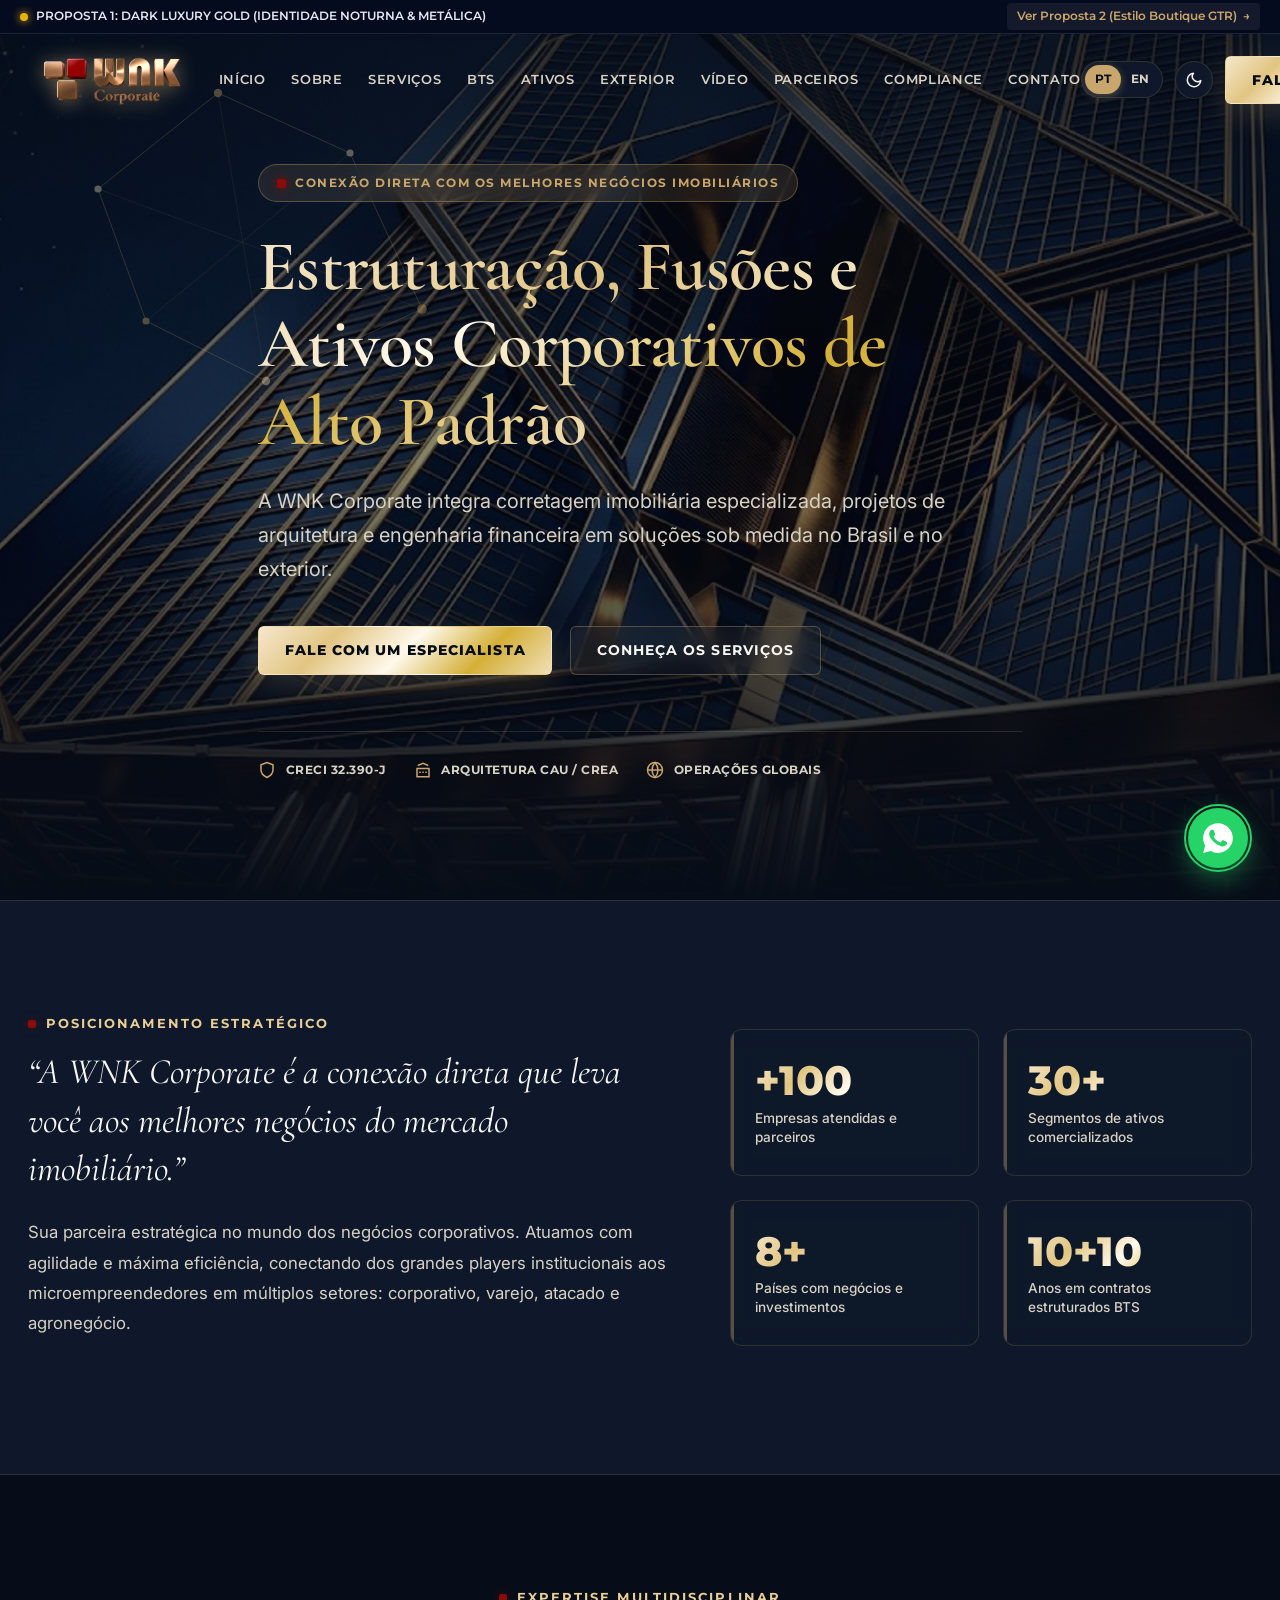
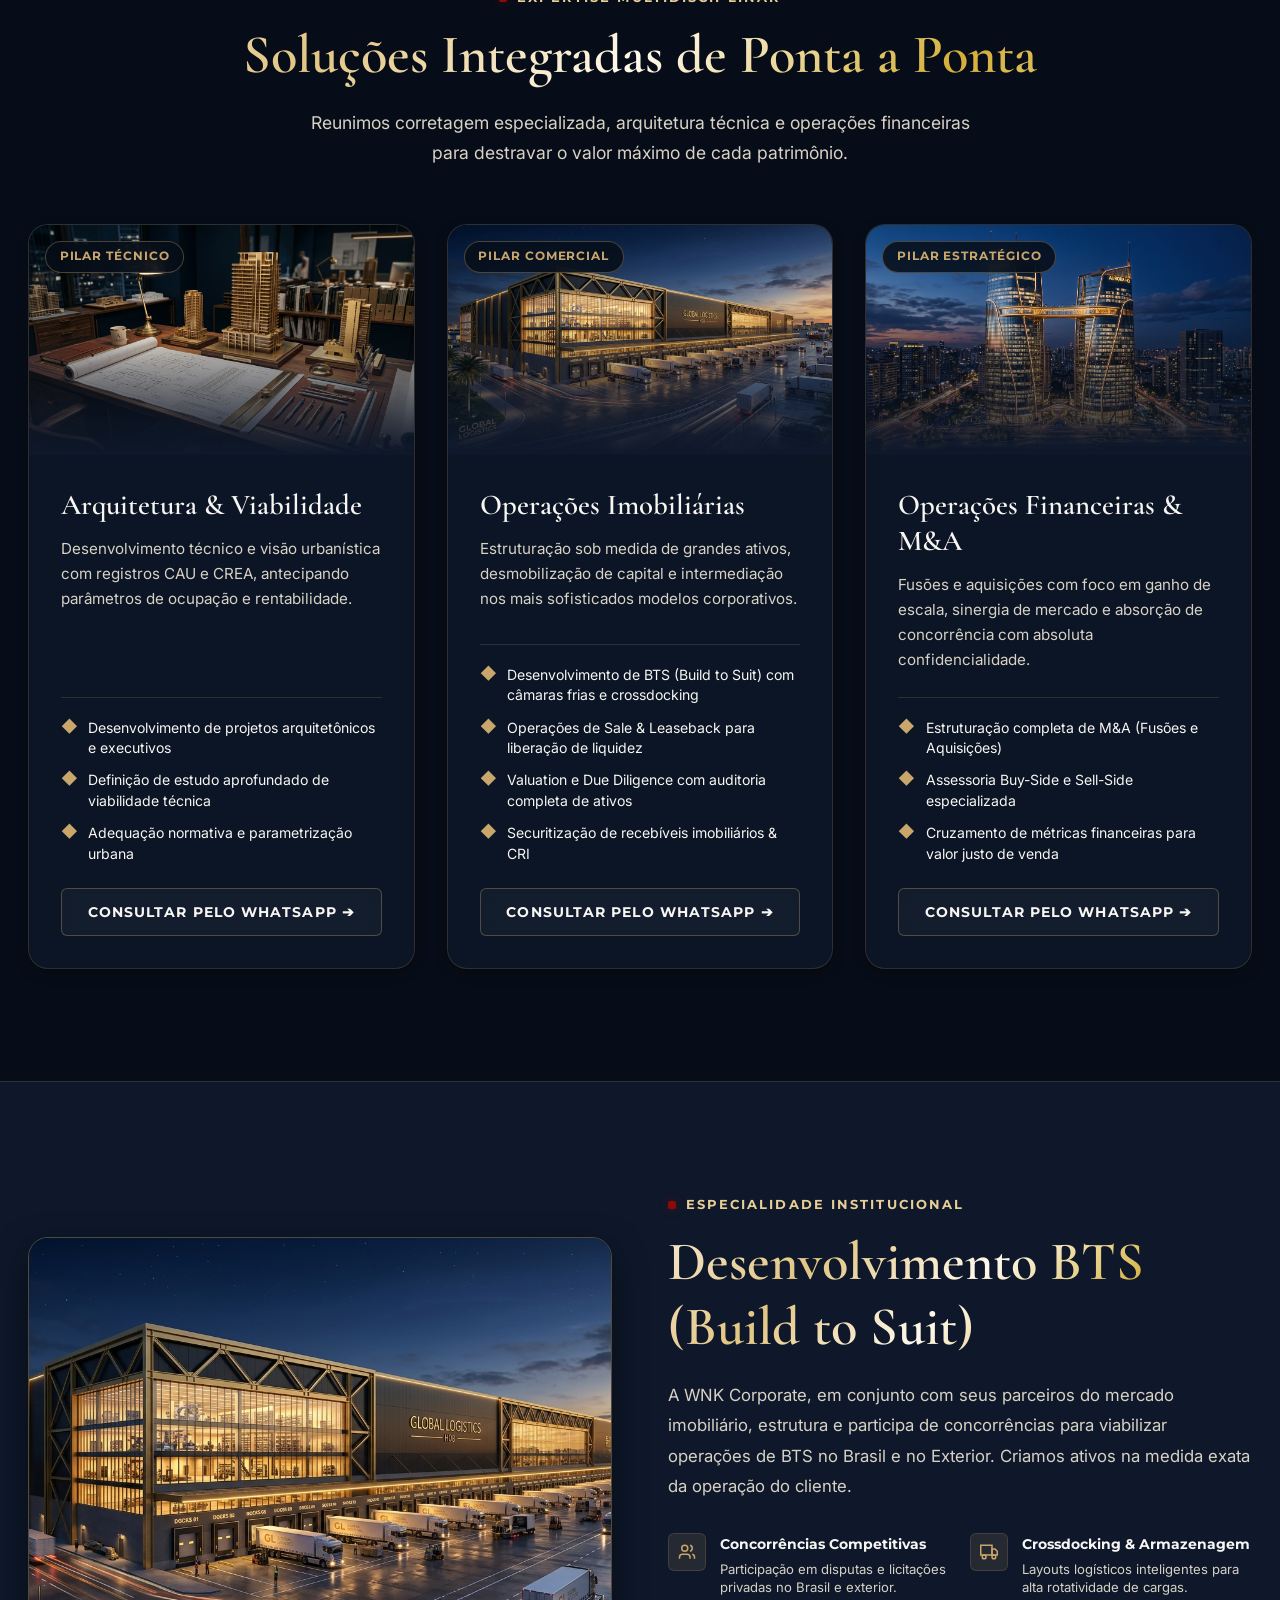
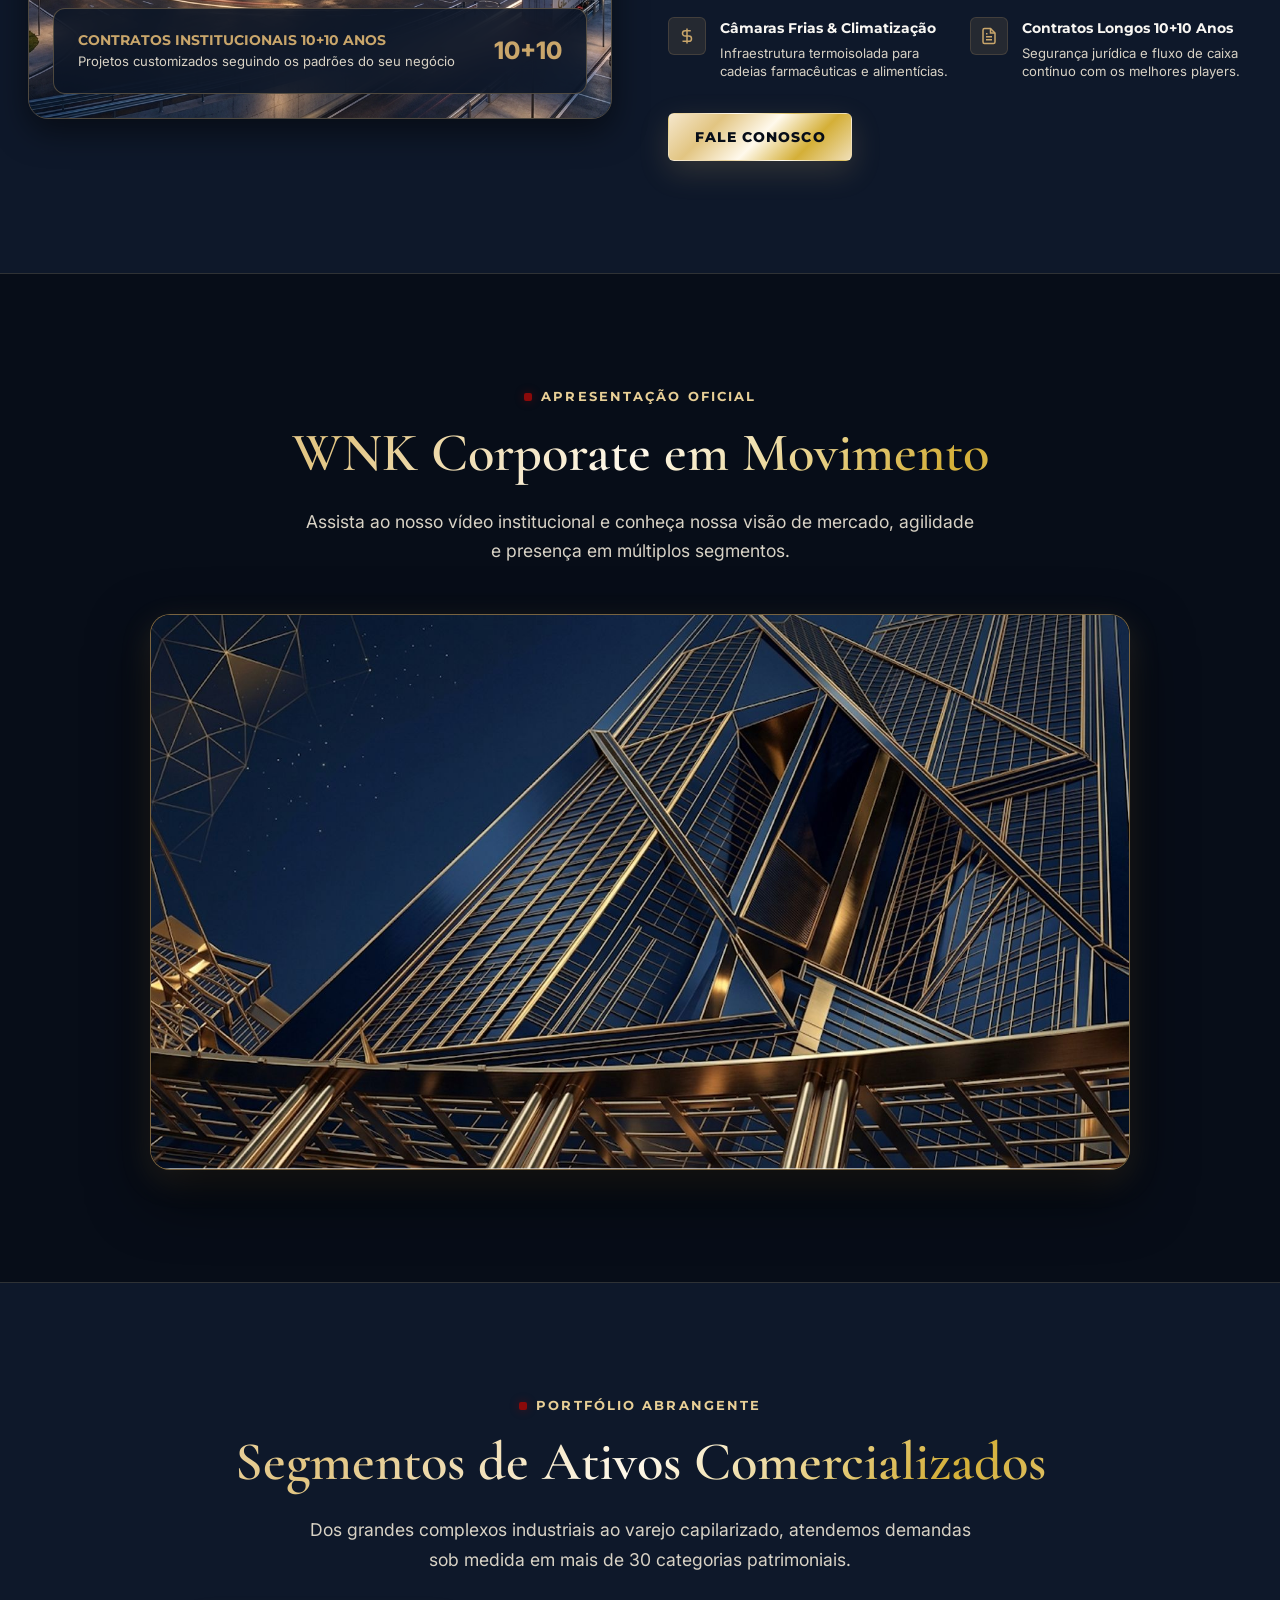
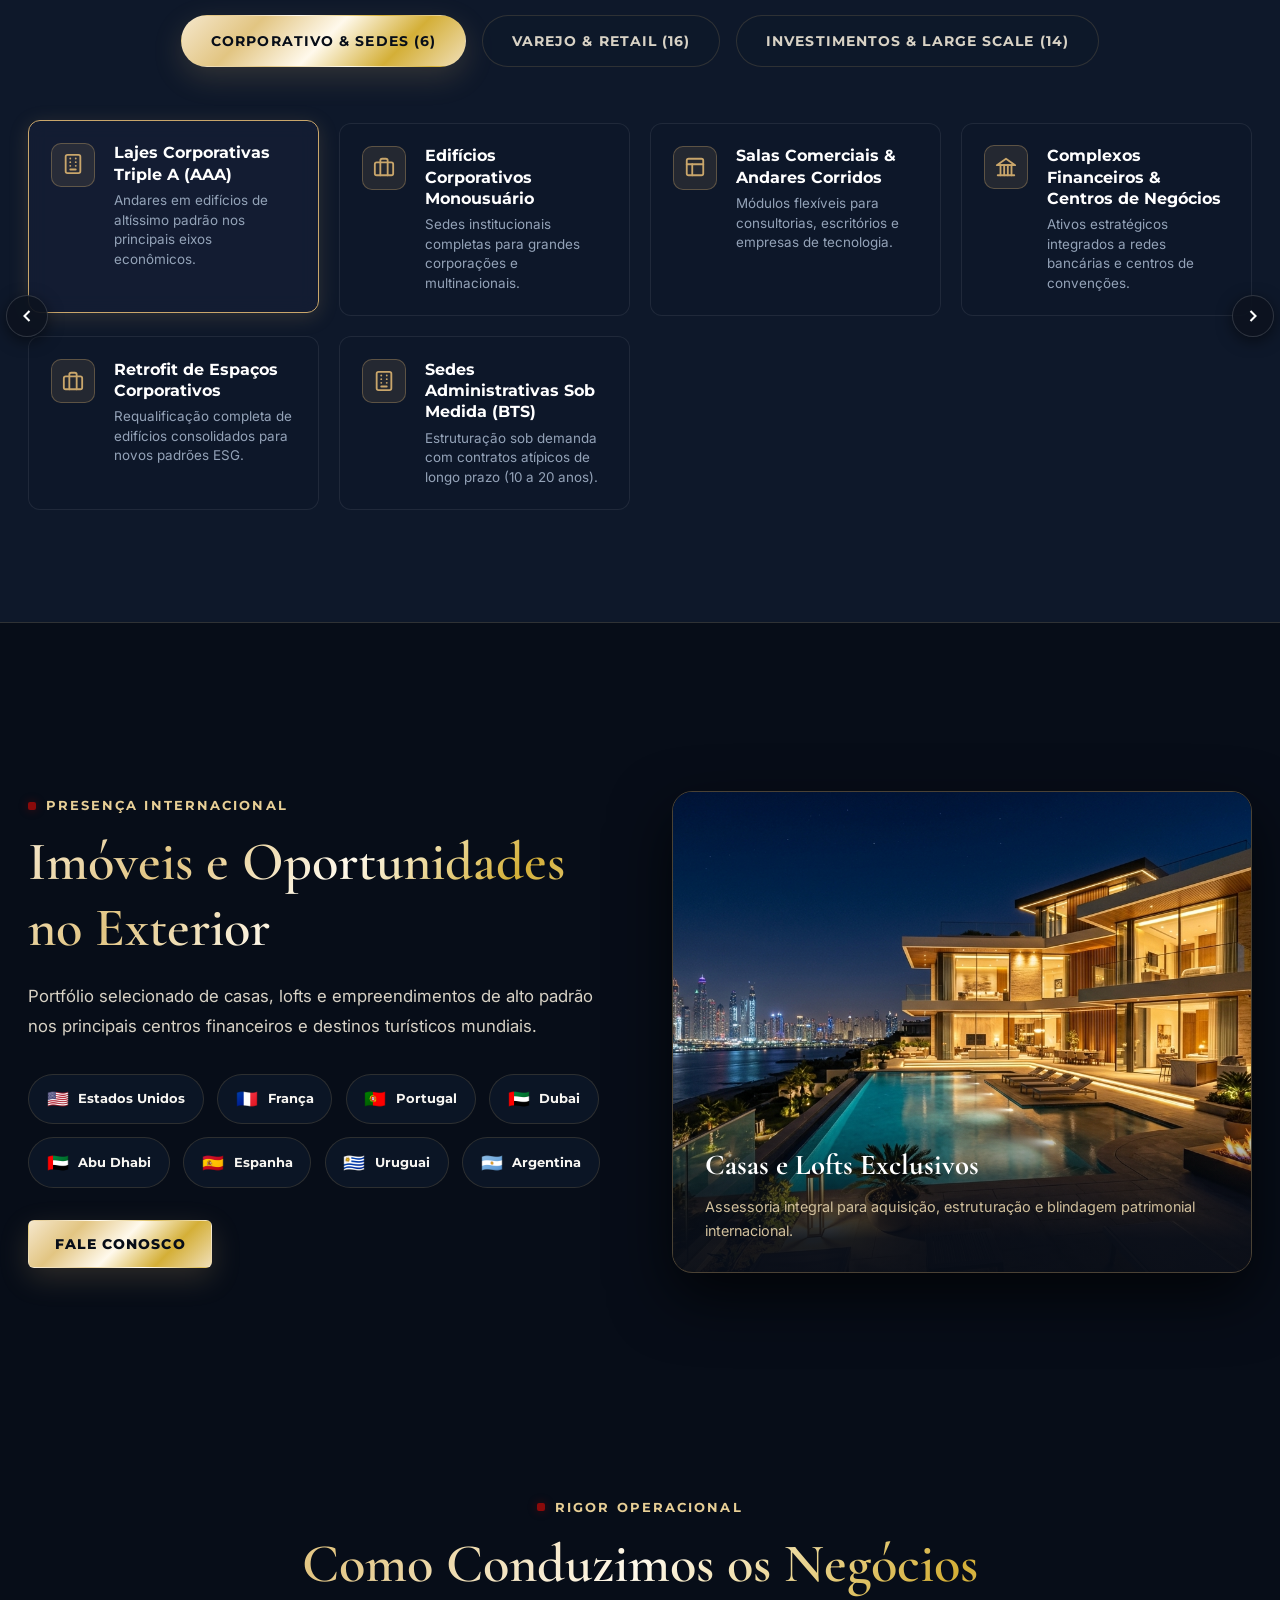
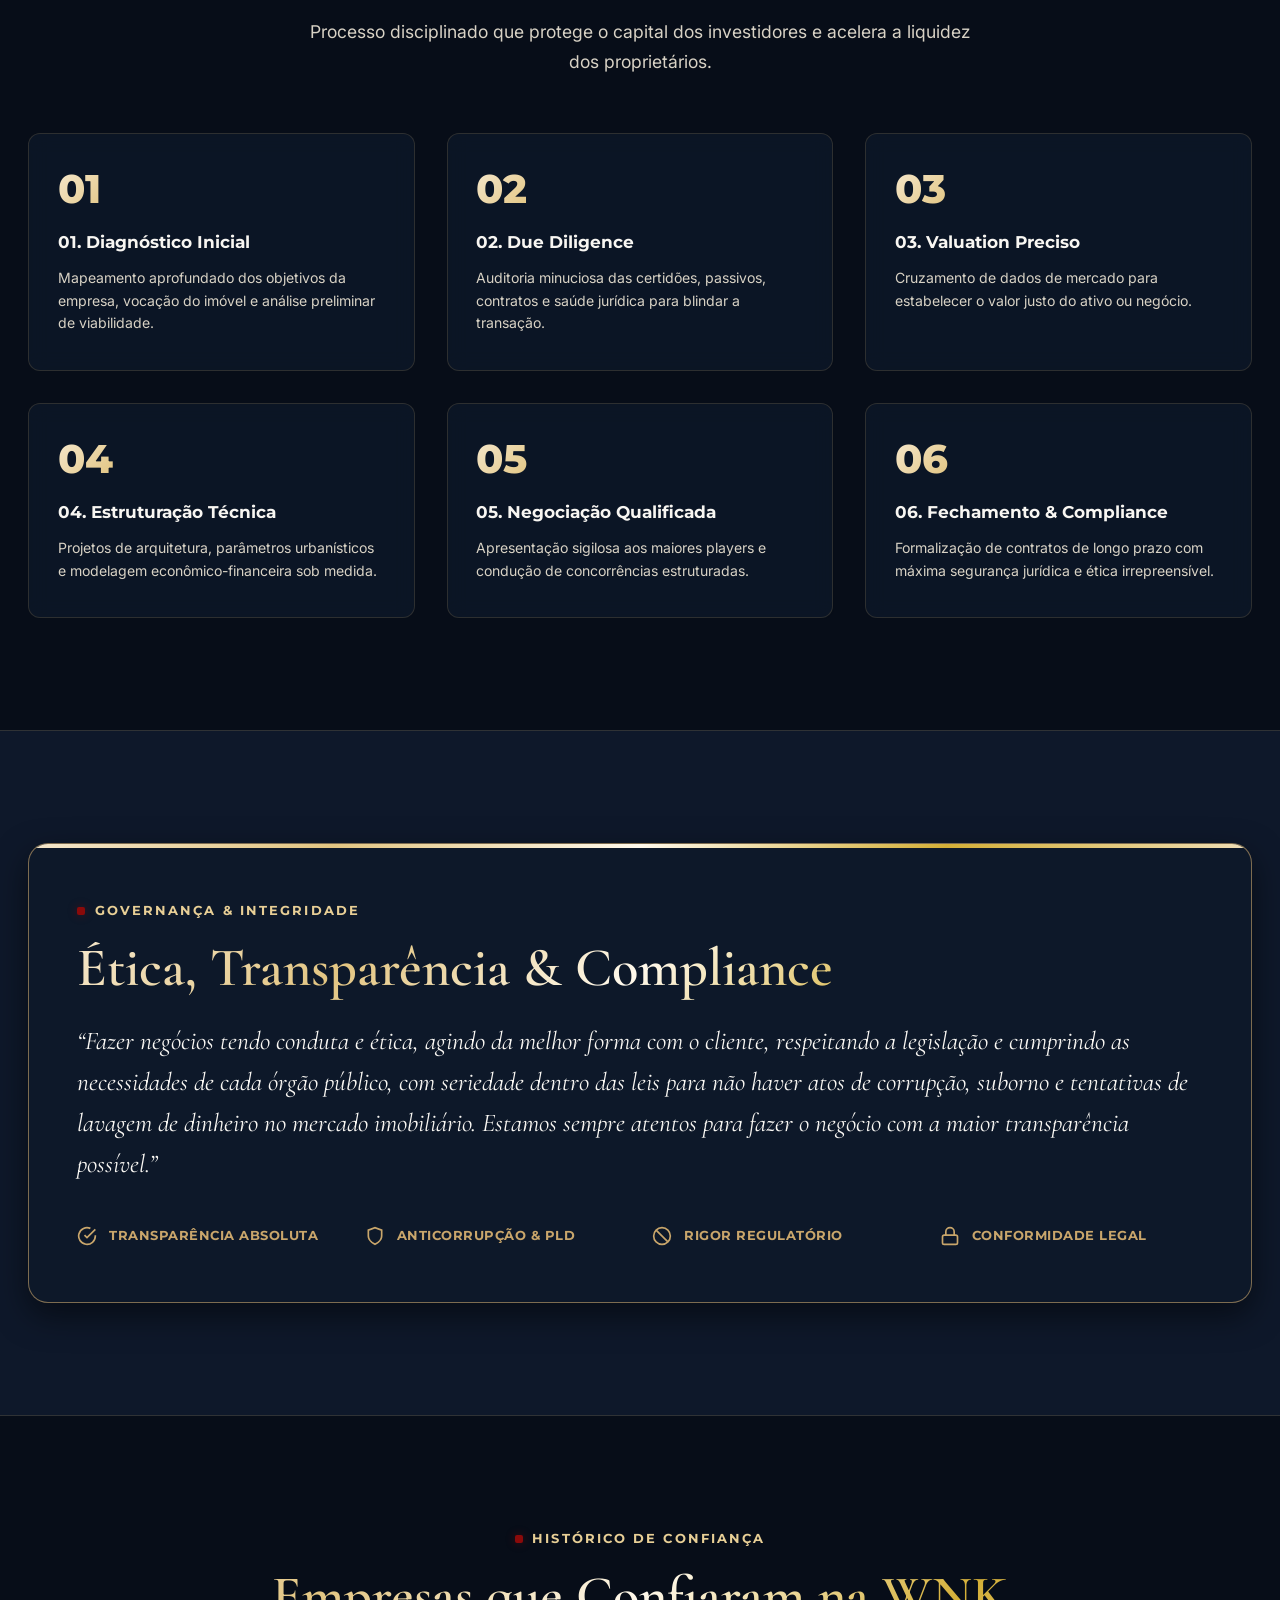
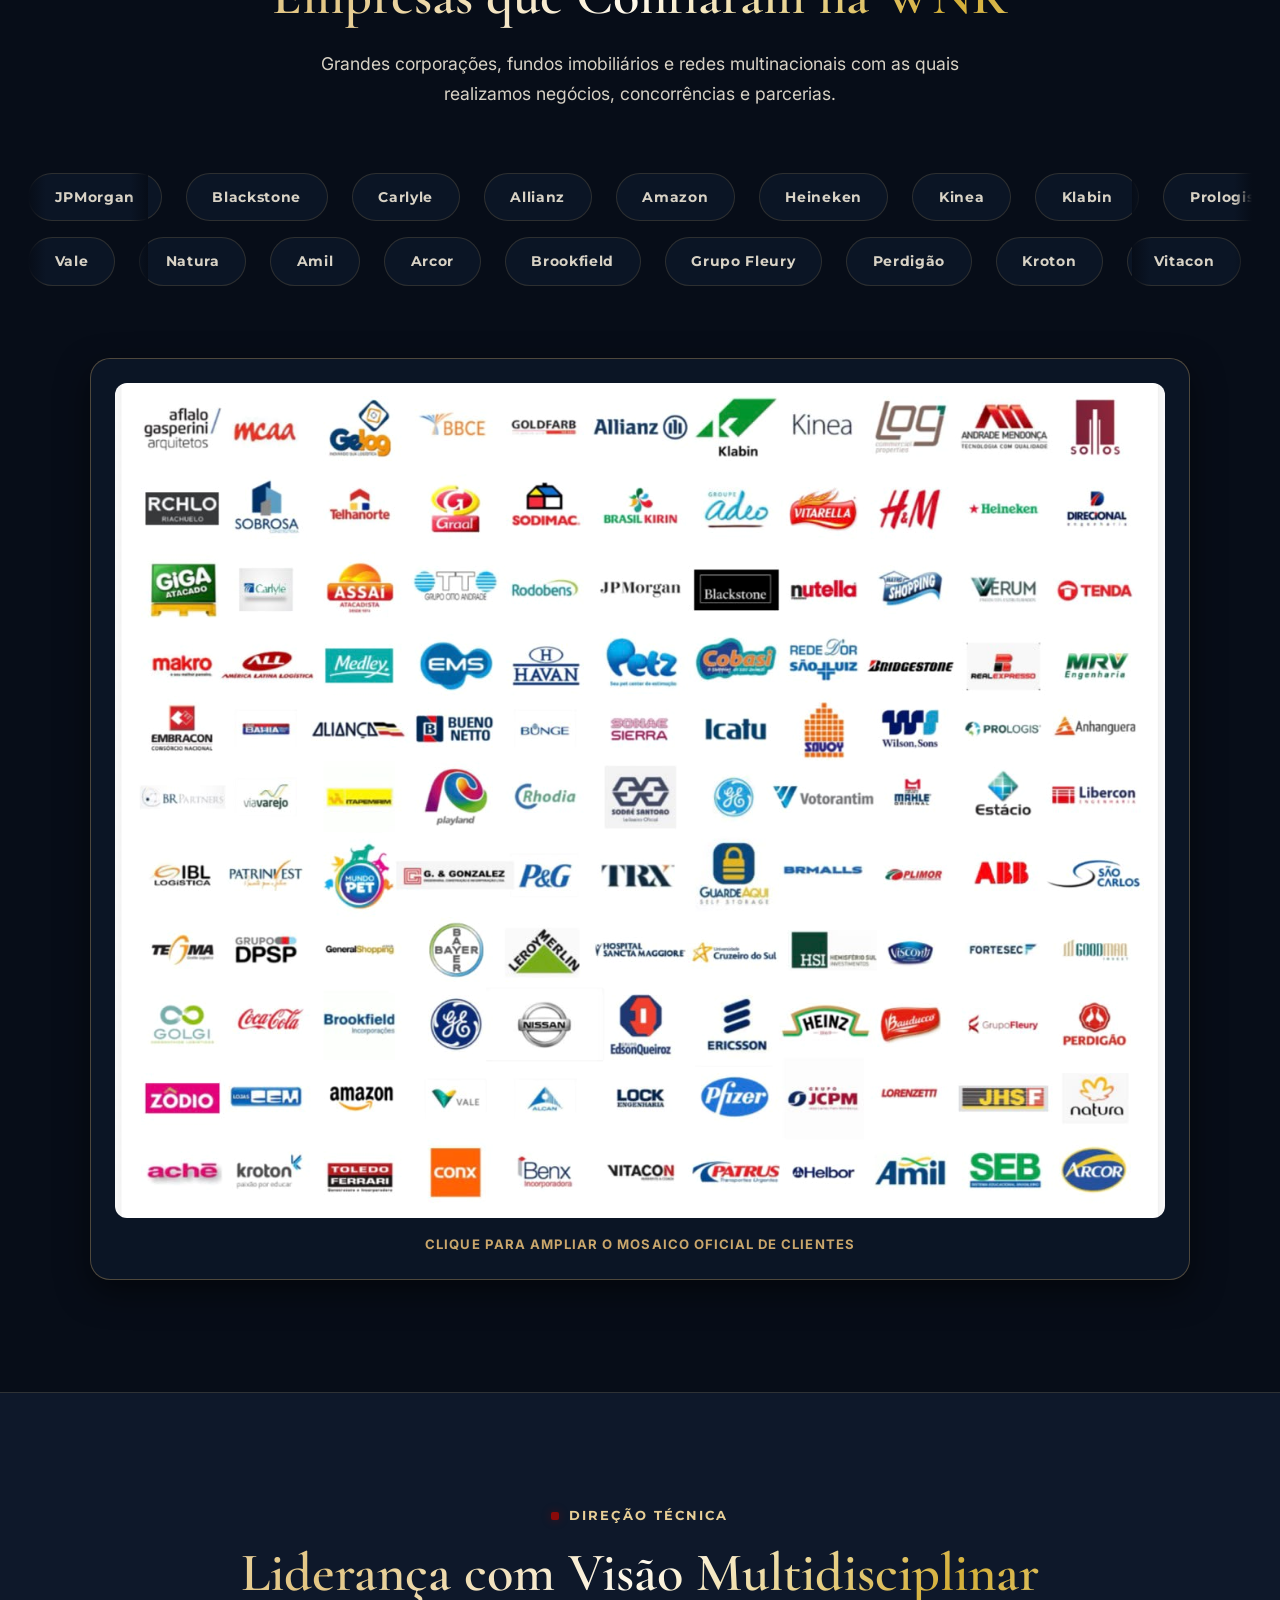
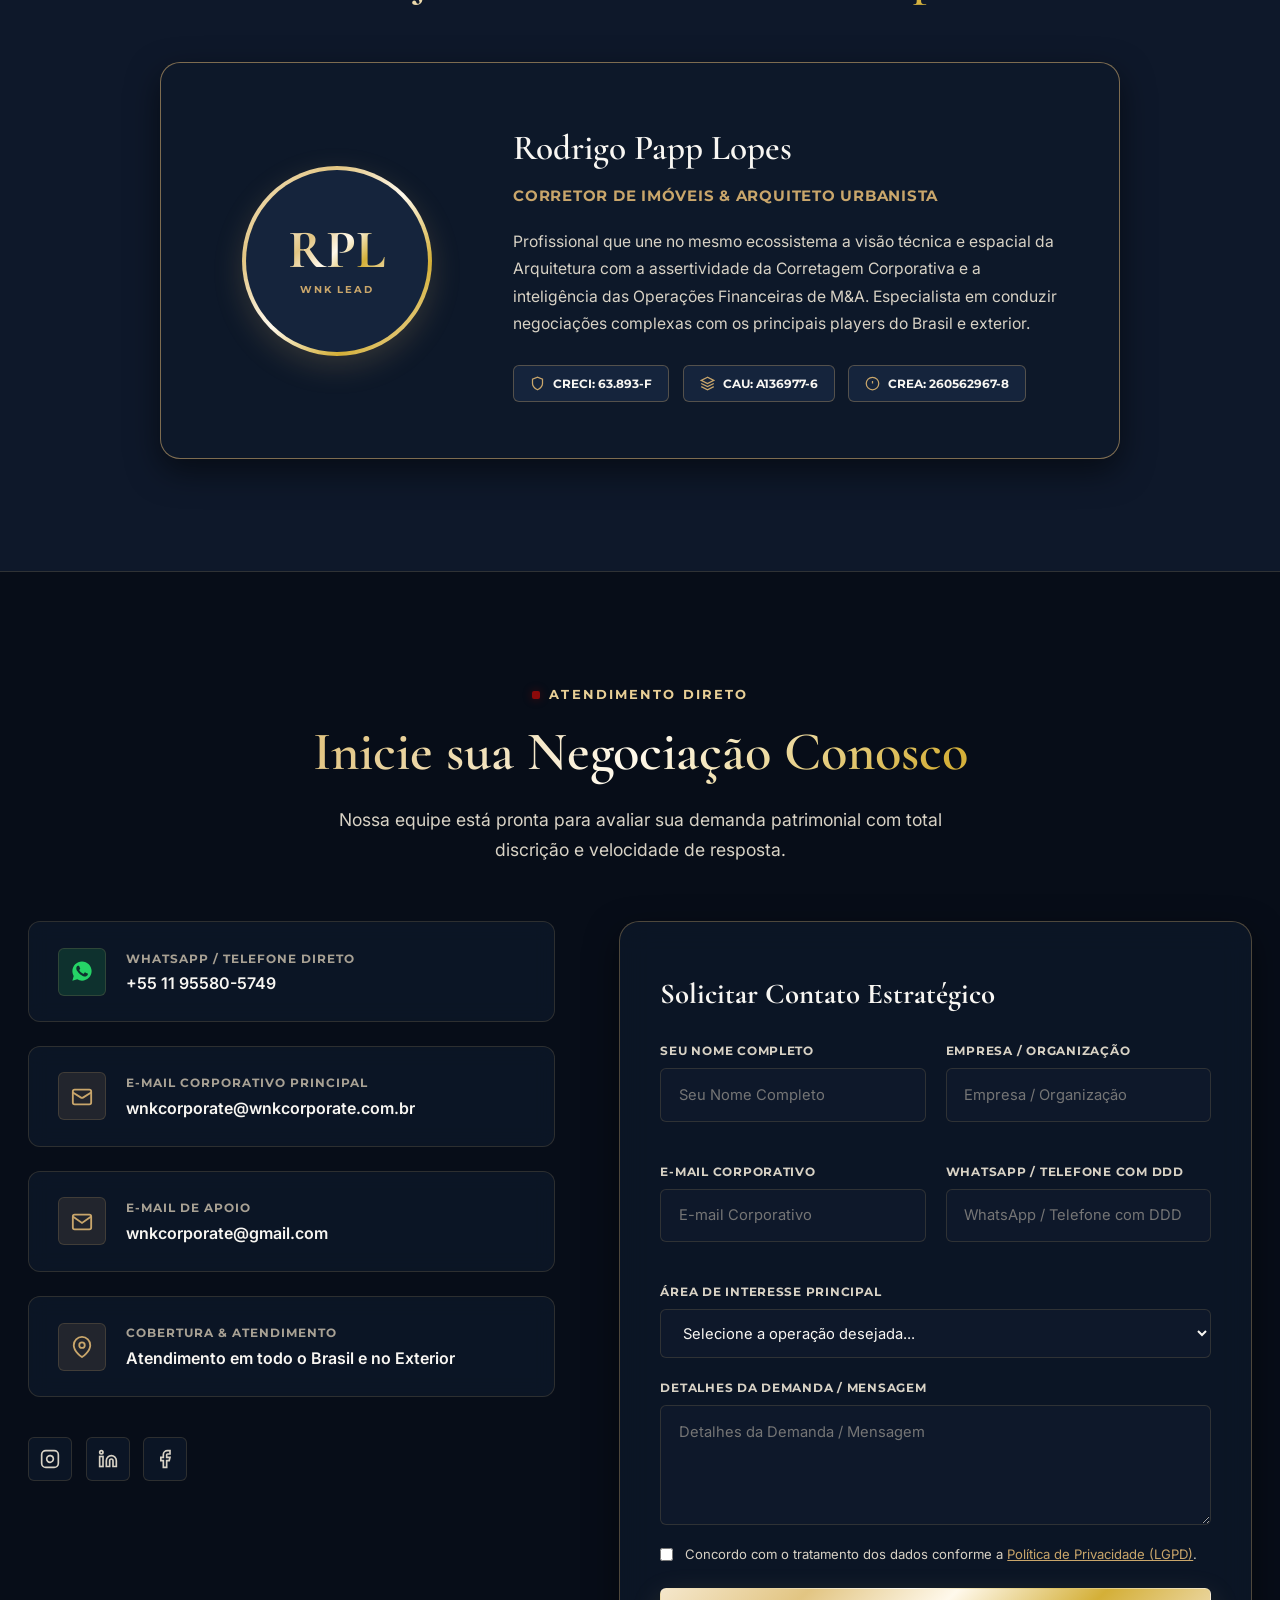
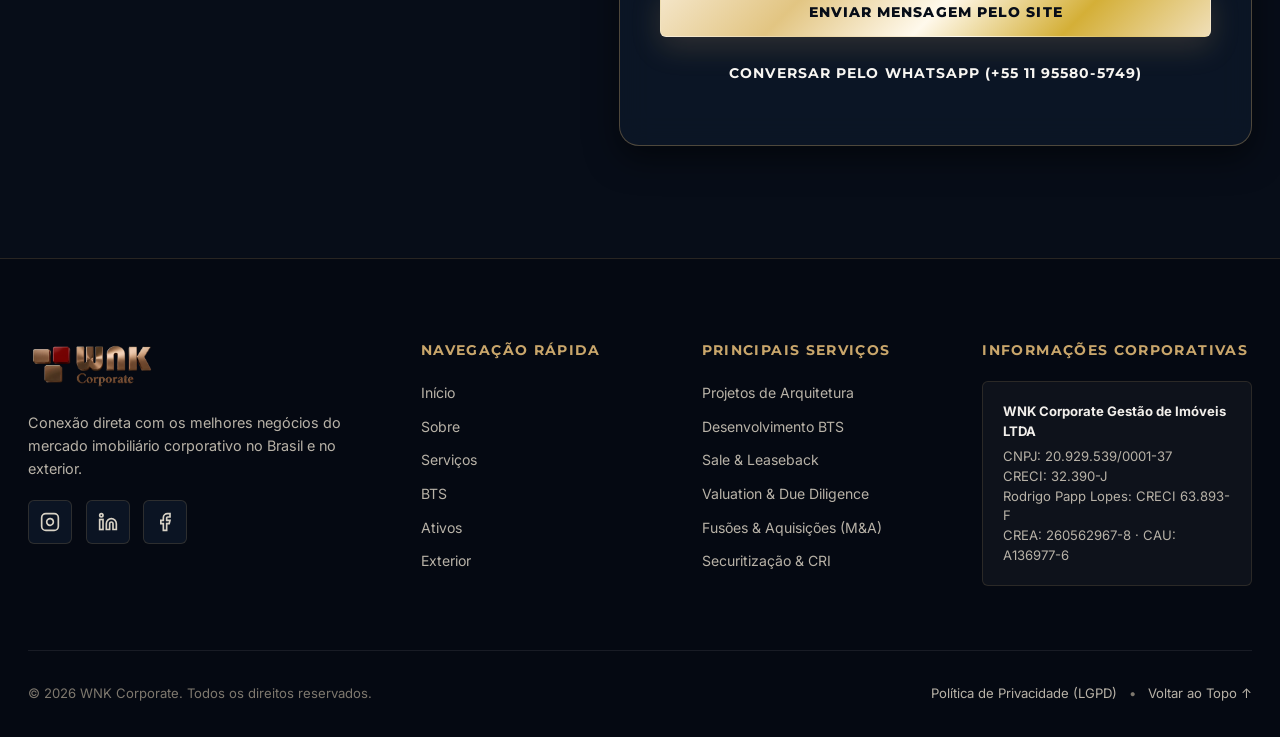
==== index.html @ b380c349 "chore: local adjustments before merge" ====
<!DOCTYPE html>
<html lang="pt-BR" data-theme="dark">
<head>
  <meta charset="UTF-8">
  <meta name="viewport" content="width=device-width, initial-scale=1.0">
  <title>WNK Corporate — Gestão de Imóveis & Estruturação de Ativos</title>
  <meta name="description" content="A WNK Corporate é a conexão direta que leva você aos melhores negócios do mercado imobiliário. BTS, Fusões e Aquisições (M&A), Valuation e Ativos Corporativos no Brasil e no Exterior.">
  <meta name="keywords" content="WNK Corporate, build to suit, BTS, M&A imobiliário, valuation imobiliário, galpões logísticos, imóveis corporativos, sale and leaseback, arquitetura corporativa, imóveis no exterior">
  <meta name="author" content="WNK Corporate Gestão de Imóveis LTDA">
  <meta name="robots" content="index, follow">

  <!-- Open Graph / Redes Sociais -->
  <meta property="og:type" content="website">
  <meta property="og:title" content="WNK Corporate — Gestão de Imóveis & Estruturação de Ativos">
  <meta property="og:description" content="A conexão direta que leva você aos melhores negócios do mercado imobiliário corporativo no Brasil e no exterior.">
  <meta property="og:url" content="https://www.wnkcorporate.com.br/">
  <meta property="og:image" content="assets/images/hero_reference.jpg">

  <!-- Favicon -->
  <link rel="icon" type="image/png" href="assets/images/logo.png">

  <!-- Google Fonts -->
  <link rel="preconnect" href="https://fonts.googleapis.com">
  <link rel="preconnect" href="https://fonts.gstatic.com" crossorigin>
  <link href="https://fonts.googleapis.com/css2?family=Cormorant+Garamond:ital,wght@0,500;0,600;0,700;1,500;1,600&family=Inter:wght@300;400;500;600;700&family=Montserrat:wght@400;500;600;700;800&display=swap" rel="stylesheet">

  <!-- Stylesheet -->
  <link rel="stylesheet" href="styles.css">
</head>
<body>

  <!-- ========================================================================
       BARRA DE COMPARAÇÃO DE PROTÓTIPOS (SWITCHER)
       ======================================================================== -->
  <div style="position: fixed; top: 0; left: 0; width: 100%; height: 34px; background: #050B1E; color: #E2E8F0; font-size: 0.78rem; padding: 0 1.25rem; display: flex; justify-content: space-between; align-items: center; z-index: 1100; border-bottom: 1px solid rgba(255,255,255,0.1); font-family: 'Montserrat', sans-serif; box-sizing: border-box;">
    <div style="display: inline-flex; align-items: center; gap: 0.5rem; font-weight: 600; text-transform: uppercase;">
      <span style="width: 8px; height: 8px; border-radius: 50%; background: #EAB308; box-shadow: 0 0 8px #EAB308;"></span>
      <span>Proposta 1: Dark Luxury Gold (Identidade Noturna & Metálica)</span>
    </div>
    <a href="prototipo-gtr.html" style="color: #C9A66B; font-weight: 600; display: inline-flex; align-items: center; gap: 0.4rem; padding: 0.2rem 0.6rem; border-radius: 4px; background: rgba(255,255,255,0.06); text-decoration: none;" title="Comparar com a Proposta 2">
      <span>Ver Proposta 2 (Estilo Boutique GTR)</span> →
    </a>
  </div>
  <header class="header" id="header">
    <div class="container navbar">
      <!-- Logotipo WNK -->
      <a href="#inicio" class="nav-brand" aria-label="WNK Corporate Início">
        <img src="assets/images/logo.png" alt="WNK Corporate Logotipo" width="210" height="84">
      </a>

      <!-- Menu Principal -->
      <nav class="nav-menu" id="navMenu">
        <a href="#inicio" class="nav-link" data-i18n="nav.home">Início</a>
        <a href="#sobre" class="nav-link" data-i18n="nav.about">Sobre</a>
        <a href="#servicos" class="nav-link" data-i18n="nav.services">Serviços</a>
        <a href="#bts" class="nav-link" data-i18n="nav.bts">BTS</a>
        <a href="#ativos" class="nav-link" data-i18n="nav.assets">Ativos</a>
        <a href="#exterior" class="nav-link" data-i18n="nav.global">Exterior</a>
        <a href="#video" class="nav-link" data-i18n="nav.video">Vídeo</a>
        <a href="#parceiros" class="nav-link" data-i18n="nav.clients">Parceiros</a>
        <a href="#compliance" class="nav-link" data-i18n="nav.compliance">Compliance</a>
        <a href="#contato" class="nav-link" data-i18n="nav.contact">Contato</a>

        <!-- Controles extras para Mobile no drawer -->
        <div class="nav-actions mobile-only" style="margin-top: 1rem; display: flex; gap: 0.75rem; width: 100%;">
          <a href="https://api.whatsapp.com/send?phone=5511955805749&text=Ol%C3%A1!%20Gostaria%20de%20informa%C3%A7%C3%B5es%20sobre%20a%20WNK%20Corporate." target="_blank" rel="noopener noreferrer" class="btn btn-primary" style="width: 100%; text-align: center;" data-i18n="nav.cta">
            Fale Conosco
          </a>
        </div>
      </nav>

      <!-- Ações de Cabeçalho (Idioma, Tema e CTA) -->
      <div class="nav-actions nav-actions-desktop">
        <!-- Seletor de Idioma (PT / EN) -->
        <div class="lang-toggle" role="group" aria-label="Seleção de idioma">
          <button class="lang-btn active" data-lang="pt" aria-label="Português">PT</button>
          <button class="lang-btn" data-lang="en" aria-label="English">EN</button>
        </div>

        <!-- Alternador de Tema (Dark / Light) -->
        <button class="theme-toggle-btn" id="themeToggle" aria-label="Alternar tema claro ou escuro">
          <svg id="themeIcon" viewBox="0 0 24 24" width="18" height="18" fill="none">
            <path d="M21 12.79A9 9 0 1 1 11.21 3 7 7 0 0 0 21 12.79z" stroke="currentColor" stroke-width="2" stroke-linecap="round" stroke-linejoin="round"/>
          </svg>
        </button>

        <!-- CTA WhatsApp Principal -->
        <a href="https://api.whatsapp.com/send?phone=5511955805749&text=Ol%C3%A1!%20Gostaria%20de%20informa%C3%A7%C3%B5es%20sobre%20as%20solu%C3%A7%C3%B5es%20corporativas%20da%20WNK%20Corporate." target="_blank" rel="noopener noreferrer" class="btn btn-primary" data-i18n="nav.cta">
          Fale Conosco
        </a>
      </div>

      <!-- Botão Hamburguer Mobile -->
      <button class="hamburger" id="hamburger" aria-label="Abrir menu de navegação">
        <span></span>
        <span></span>
        <span></span>
      </button>
    </div>
  </header>

  <main>
    <!-- ========================================================================
         HERO SECTION
         ======================================================================== -->
    <section class="hero" id="inicio">
      <div class="hero-backdrop">
        <img src="assets/images/hero_reference.jpg" alt="Estruturas Corporativas e Torres WNK" class="hero-img">
        <div class="hero-overlay"></div>
      </div>

      <!-- Rede Poligonal Dourada em SVG -->
      <svg class="hero-constellation" viewBox="0 0 400 400" fill="none" xmlns="http://www.w3.org/2000/svg">
        <path d="M50 120 L150 40 L260 90 L320 220 L190 280 L90 230 Z" stroke="#C9A66B" stroke-width="0.8" opacity="0.6"/>
        <path d="M150 40 L190 280 M260 90 L90 230 M50 120 L320 220" stroke="#C9A66B" stroke-width="0.5" opacity="0.4"/>
        <circle cx="50" cy="120" r="3" fill="#EAD9B8"/>
        <circle cx="150" cy="40" r="3.5" fill="#C9A66B"/>
        <circle cx="260" cy="90" r="3" fill="#EAD9B8"/>
        <circle cx="320" cy="220" r="4" fill="#C9A66B"/>
        <circle cx="190" cy="280" r="3.5" fill="#EAD9B8"/>
        <circle cx="90" cy="230" r="3" fill="#C9A66B"/>
      </svg>

      <div class="container hero-content">
        <!-- Tagline / Badge de topo -->
        <div class="hero-badge">
          <span class="cube-dot"></span>
          <span data-i18n="hero.badge">Conexão direta com os melhores negócios imobiliários</span>
        </div>

        <!-- Título Principal com Gradiente Metálico -->
        <h1 class="hero-title">
          <span class="text-metallic" data-i18n="hero.title">Estruturação, Fusões e Ativos Corporativos de Alto Padrão</span>
        </h1>

        <!-- Descrição -->
        <p class="hero-desc" data-i18n="hero.desc">
          A WNK Corporate integra corretagem imobiliária especializada, projetos de arquitetura e engenharia financeira em soluções sob medida no Brasil e no exterior.
        </p>

        <!-- CTAs -->
        <div class="hero-ctas">
          <a href="https://api.whatsapp.com/send?phone=5511955805749&text=Ol%C3%A1!%20Gostaria%20de%20falar%20com%20um%20especialista%20da%20WNK%20Corporate." target="_blank" rel="noopener noreferrer" class="btn btn-primary" data-i18n="hero.cta_primary">
            Fale com um Especialista
          </a>
          <a href="#servicos" class="btn btn-outline" data-i18n="hero.cta_secondary">
            Conheça os Serviços
          </a>
        </div>

        <!-- Chancelas Oficiais e Credenciais -->
        <div class="hero-credentials">
          <div class="cred-item">
            <svg viewBox="0 0 24 24" fill="none" stroke="currentColor" stroke-width="2"><path d="M12 22s8-4 8-10V5l-8-3-8 3v7c0 6 8 10 8 10z"/></svg>
            <span data-i18n="hero.cred_creci">CRECI 32.390-J</span>
          </div>
          <div class="cred-item">
            <svg viewBox="0 0 24 24" fill="none" stroke="currentColor" stroke-width="2"><path d="M3 21h18M3 10h18M5 6l7-3 7 3M4 10v11M20 10v11M8 14v2M12 14v2M16 14v2"/></svg>
            <span data-i18n="hero.cred_cau">Arquitetura CAU / CREA</span>
          </div>
          <div class="cred-item">
            <svg viewBox="0 0 24 24" fill="none" stroke="currentColor" stroke-width="2"><circle cx="12" cy="12" r="10"/><path d="M2 12h20M12 2a15.3 15.3 0 0 1 4 10 15.3 15.3 0 0 1-4 10 15.3 15.3 0 0 1-4-10 15.3 15.3 0 0 1 4-10z"/></svg>
            <span data-i18n="hero.cred_global">Operações Globais</span>
          </div>
        </div>
      </div>
    </section>

    <!-- ========================================================================
         MANIFESTO & ESTATÍSTICAS CHAVE
         ======================================================================== -->
    <section class="section manifesto-section" id="sobre">
      <div class="container">
        <div class="manifesto-grid">
          <div>
            <span class="section-label" data-i18n="manifesto.label">Posicionamento Estratégico</span>
            <blockquote class="manifesto-quote text-gold" data-i18n="manifesto.quote">
              “A WNK Corporate é a conexão direta que leva você aos melhores negócios do mercado imobiliário.”
            </blockquote>
            <p class="manifesto-text" data-i18n="manifesto.desc">
              Sua parceira estratégica no mundo dos negócios corporativos. Atuamos com agilidade e máxima eficiência, conectando dos grandes players institucionais aos microempreendedores em múltiplos setores: corporativo, varejo, atacado e agronegócio.
            </p>
          </div>

          <!-- Grade de Contadores & Métricas Chave -->
          <div class="stats-grid">
            <div class="stat-card">
              <div class="stat-number text-metallic" data-i18n="stat.companies">+100</div>
              <div class="stat-label" data-i18n="stat.companies_lbl">Empresas atendidas e parceiros</div>
            </div>
            <div class="stat-card">
              <div class="stat-number text-metallic" data-i18n="stat.assets">30+</div>
              <div class="stat-label" data-i18n="stat.assets_lbl">Segmentos de ativos comercializados</div>
            </div>
            <div class="stat-card">
              <div class="stat-number text-metallic" data-i18n="stat.countries">8+</div>
              <div class="stat-label" data-i18n="stat.countries_lbl">Países com negócios e investimentos</div>
            </div>
            <div class="stat-card">
              <div class="stat-number text-metallic" data-i18n="stat.contracts">10+10</div>
              <div class="stat-label" data-i18n="stat.contracts_lbl">Anos em contratos estruturados BTS</div>
            </div>
          </div>
        </div>
      </div>
    </section>

    <!-- ========================================================================
         SERVIÇOS (3 GRANDES PILARES)
         ======================================================================== -->
    <section class="section" id="servicos">
      <div class="container">
        <div class="text-center">
          <span class="section-label" data-i18n="services.label">Expertise Multidisciplinar</span>
          <h2 class="section-title text-metallic" data-i18n="services.title">Soluções Integradas de Ponta a Ponta</h2>
          <p class="section-subtitle" data-i18n="services.subtitle">
            Reunimos corretagem especializada, arquitetura técnica e operações financeiras para destravar o valor máximo de cada patrimônio.
          </p>
        </div>

        <div class="services-grid">
          <!-- Pilar 1: Arquitetura & Viabilidade -->
          <article class="service-card">
            <div class="service-img-wrapper">
              <img src="assets/images/architecture_concept.jpg" alt="Mesa de projetos e maquetes de arquitetura" loading="lazy">
              <div class="service-img-overlay"></div>
              <span class="service-tag" data-i18n="serv1.tag">Pilar Técnico</span>
            </div>
            <div class="service-body">
              <h3 class="service-title" data-i18n="serv1.title">Arquitetura & Viabilidade</h3>
              <p class="service-desc" data-i18n="serv1.desc">
                Desenvolvimento técnico e visão urbanística com registros CAU e CREA, antecipando parâmetros de ocupação e rentabilidade.
              </p>
              <ul class="service-list">
                <li class="service-item">
                  <span class="bullet">◆</span>
                  <span data-i18n="serv1.item1">Desenvolvimento de projetos arquitetônicos e executivos</span>
                </li>
                <li class="service-item">
                  <span class="bullet">◆</span>
                  <span data-i18n="serv1.item2">Definição de estudo aprofundado de viabilidade técnica</span>
                </li>
                <li class="service-item">
                  <span class="bullet">◆</span>
                  <span data-i18n="serv1.item3">Adequação normativa e parametrização urbana</span>
                </li>
              </ul>
              <a href="https://api.whatsapp.com/send?phone=5511955805749&text=Ol%C3%A1!%20Gostaria%20de%20mais%20informa%C3%A7%C3%B5es%20sobre%20Arquitetura%20%26%20Viabilidade." target="_blank" rel="noopener noreferrer" class="btn btn-outline" style="width: 100%; margin-top: 1.5rem; text-align: center;">Consultar pelo WhatsApp ➔</a>
            </div>
          </article>

          <!-- Pilar 2: Operações Imobiliárias Corporativas -->
          <article class="service-card">
            <div class="service-img-wrapper">
              <img src="assets/images/bts_warehouse.jpg" alt="Centro logístico moderno com docas" loading="lazy">
              <div class="service-img-overlay"></div>
              <span class="service-tag" data-i18n="serv2.tag">Pilar Comercial</span>
            </div>
            <div class="service-body">
              <h3 class="service-title" data-i18n="serv2.title">Operações Imobiliárias</h3>
              <p class="service-desc" data-i18n="serv2.desc">
                Estruturação sob medida de grandes ativos, desmobilização de capital e intermediação nos mais sofisticados modelos corporativos.
              </p>
              <ul class="service-list">
                <li class="service-item">
                  <span class="bullet">◆</span>
                  <span data-i18n="serv2.item1">Desenvolvimento de BTS (Build to Suit) com câmaras frias e crossdocking</span>
                </li>
                <li class="service-item">
                  <span class="bullet">◆</span>
                  <span data-i18n="serv2.item2">Operações de Sale & Leaseback para liberação de liquidez</span>
                </li>
                <li class="service-item">
                  <span class="bullet">◆</span>
                  <span data-i18n="serv2.item3">Valuation e Due Diligence com auditoria completa de ativos</span>
                </li>
                <li class="service-item">
                  <span class="bullet">◆</span>
                  <span data-i18n="serv2.item4">Securitização de recebíveis imobiliários & CRI</span>
                </li>
              </ul>
              <a href="https://api.whatsapp.com/send?phone=5511955805749&text=Ol%C3%A1!%20Gostaria%20de%20mais%20informa%C3%A7%C3%B5es%20sobre%20Opera%C3%A7%C3%B5es%20Imobili%C3%A1rias%20e%20BTS." target="_blank" rel="noopener noreferrer" class="btn btn-outline" style="width: 100%; margin-top: 1.5rem; text-align: center;">Consultar pelo WhatsApp ➔</a>
            </div>
          </article>

          <!-- Pilar 3: Operações Financeiras & M&A -->
          <article class="service-card">
            <div class="service-img-wrapper">
              <img src="assets/images/mna_towers.jpg" alt="Torres corporativas modernas conectadas" loading="lazy">
              <div class="service-img-overlay"></div>
              <span class="service-tag" data-i18n="serv3.tag">Pilar Estratégico</span>
            </div>
            <div class="service-body">
              <h3 class="service-title" data-i18n="serv3.title">Operações Financeiras & M&A</h3>
              <p class="service-desc" data-i18n="serv3.desc">
                Fusões e aquisições com foco em ganho de escala, sinergia de mercado e absorção de concorrência com absoluta confidencialidade.
              </p>
              <ul class="service-list">
                <li class="service-item">
                  <span class="bullet">◆</span>
                  <span data-i18n="serv3.item1">Estruturação completa de M&A (Fusões e Aquisições)</span>
                </li>
                <li class="service-item">
                  <span class="bullet">◆</span>
                  <span data-i18n="serv3.item2">Assessoria Buy-Side e Sell-Side especializada</span>
                </li>
                <li class="service-item">
                  <span class="bullet">◆</span>
                  <span data-i18n="serv3.item3">Cruzamento de métricas financeiras para valor justo de venda</span>
                </li>
              </ul>
              <a href="https://api.whatsapp.com/send?phone=5511955805749&text=Ol%C3%A1!%20Gostaria%20de%20mais%20informa%C3%A7%C3%B5es%20sobre%20Opera%C3%A7%C3%B5es%20Financeiras%20%26%20M%26A." target="_blank" rel="noopener noreferrer" class="btn btn-outline" style="width: 100%; margin-top: 1.5rem; text-align: center;">Consultar pelo WhatsApp ➔</a>
            </div>
          </article>
        </div>
      </div>
    </section>

    <!-- ========================================================================
         DESTAQUE BTS (BUILD TO SUIT)
         ======================================================================== -->
    <section class="section bts-section" id="bts">
      <div class="container">
        <div class="bts-grid">
          <!-- Coluna Visual -->
          <div class="bts-image-box">
            <img src="assets/images/bts_warehouse.jpg" alt="Galpão Logístico BTS WNK Corporate" loading="lazy">
            <div class="bts-badge-floating">
              <div>
                <div class="bts-badge-title" data-i18n="bts.badge_title">Contratos Institucionais 10+10 Anos</div>
                <div class="bts-badge-sub" data-i18n="bts.badge_sub">Projetos customizados seguindo os padrões do seu negócio</div>
              </div>
              <div style="color: var(--gold-400); font-size: 1.5rem; font-weight: 800;">10+10</div>
            </div>
          </div>

          <!-- Coluna Conteúdo -->
          <div>
            <span class="section-label" data-i18n="bts.label">Especialidade Institucional</span>
            <h2 class="section-title text-metallic" data-i18n="bts.title">Desenvolvimento BTS (Build to Suit)</h2>
            <p class="manifesto-text" data-i18n="bts.desc">
              A WNK Corporate, em conjunto com seus parceiros do mercado imobiliário, estrutura e participa de concorrências para viabilizar operações de BTS no Brasil e no Exterior. Criamos ativos na medida exata da operação do cliente.
            </p>

            <div class="bts-features-list">
              <div class="bts-feature-item">
                <div class="bts-feature-icon">
                  <svg viewBox="0 0 24 24" fill="none" stroke="currentColor" stroke-width="2"><path d="M16 21v-2a4 4 0 0 0-4-4H6a4 4 0 0 0-4 4v2"/><circle cx="9" cy="7" r="4"/><path d="M22 21v-2a4 4 0 0 0-3-3.87"/><path d="M16 3.13a4 4 0 0 1 0 7.75"/></svg>
                </div>
                <div class="bts-feature-text">
                  <h4 data-i18n="bts.f1_title">Concorrências Competitivas</h4>
                  <p data-i18n="bts.f1_desc">Participação em disputas e licitações privadas no Brasil e exterior.</p>
                </div>
              </div>

              <div class="bts-feature-item">
                <div class="bts-feature-icon">
                  <svg viewBox="0 0 24 24" fill="none" stroke="currentColor" stroke-width="2"><rect x="1" y="3" width="15" height="13"/><polygon points="16 8 20 8 23 11 23 16 16 16 16 8"/><circle cx="5.5" cy="18.5" r="2.5"/><circle cx="18.5" cy="18.5" r="2.5"/></svg>
                </div>
                <div class="bts-feature-text">
                  <h4 data-i18n="bts.f2_title">Crossdocking & Armazenagem</h4>
                  <p data-i18n="bts.f2_desc">Layouts logísticos inteligentes para alta rotatividade de cargas.</p>
                </div>
              </div>

              <div class="bts-feature-item">
                <div class="bts-feature-icon">
                  <svg viewBox="0 0 24 24" fill="none" stroke="currentColor" stroke-width="2"><path d="M12 2v20M17 5H9.5a3.5 3.5 0 0 0 0 7h5a3.5 3.5 0 0 1 0 7H6"/></svg>
                </div>
                <div class="bts-feature-text">
                  <h4 data-i18n="bts.f3_title">Câmaras Frias & Climatização</h4>
                  <p data-i18n="bts.f3_desc">Infraestrutura termoisolada para cadeias farmacêuticas e alimentícias.</p>
                </div>
              </div>

              <div class="bts-feature-item">
                <div class="bts-feature-icon">
                  <svg viewBox="0 0 24 24" fill="none" stroke="currentColor" stroke-width="2"><path d="M14 2H6a2 2 0 0 0-2 2v16a2 2 0 0 0 2 2h12a2 2 0 0 0 2-2V8z"/><polyline points="14 2 14 8 20 8"/><line x1="16" y1="13" x2="8" y2="13"/><line x1="16" y1="17" x2="8" y2="17"/><polyline points="10 9 9 9 8 9"/></svg>
                </div>
                <div class="bts-feature-text">
                  <h4 data-i18n="bts.f4_title">Contratos Longos 10+10 Anos</h4>
                  <p data-i18n="bts.f4_desc">Segurança jurídica e fluxo de caixa contínuo com os melhores players.</p>
                </div>
              </div>
            </div>

            <a href="https://api.whatsapp.com/send?phone=5511955805749&text=Ol%C3%A1!%20Gostaria%20de%20estruturar%20uma%20opera%C3%A7%C3%A3o%20de%20BTS%20com%20a%20WNK%20Corporate." target="_blank" rel="noopener noreferrer" class="btn btn-primary" data-i18n="nav.cta">
              Fale Conosco sobre BTS
            </a>
          </div>
        </div>
      </div>
    </section>

    <!-- ========================================================================
         VÍDEO INSTITUCIONAL
         ======================================================================== -->
    <section class="section video-section" id="video">
      <div class="container text-center">
        <span class="section-label" data-i18n="video.label">Apresentação Oficial</span>
        <h2 class="section-title text-metallic" data-i18n="video.title">WNK Corporate em Movimento</h2>
        <p class="section-subtitle" data-i18n="video.subtitle">
          Assista ao nosso vídeo institucional e conheça nossa visão de mercado, agilidade e presença em múltiplos segmentos.
        </p>

        <!-- Player Customizado -->
        <div class="video-container">
          <div class="video-wrapper">
            <video id="instVideo" playsinline preload="metadata" poster="assets/images/hero_reference.jpg">
              <source src="assets/video/wnk_institucional.mp4" type="video/mp4">
              Seu navegador não suporta a reprodução deste vídeo.
            </video>
          </div>
          <!-- Controles customizados sobrepostos -->
          <div class="video-custom-controls">
            <button class="video-play-btn" id="videoPlayBtn" aria-label="Reproduzir vídeo institucional">
              <svg viewBox="0 0 24 24" width="22" height="22" fill="currentColor">
                <path d="M8 5v14l11-7z"/>
              </svg>
            </button>
            <div class="video-meta">WNK Corporate • Vídeo Oficial</div>
          </div>
        </div>
      </div>
    </section>

    <!-- ========================================================================
         SEGMENTOS DE ATIVOS (DUAS ABAS INTERATIVAS)
         ======================================================================== -->
    <section class="section assets-section" id="ativos">
      <div class="container">
        <div class="text-center">
          <span class="section-label" data-i18n="assets.label">Portfólio Abrangente</span>
          <h2 class="section-title text-metallic" data-i18n="assets.title">Segmentos de Ativos Comercializados</h2>
          <p class="section-subtitle" data-i18n="assets.subtitle">
            Dos grandes complexos industriais ao varejo capilarizado, atendemos demandas sob medida em mais de 30 categorias patrimoniais.
          </p>
        </div>

        <!-- Botões de Alternância das Abas -->
        <div class="assets-tabs">
          <button class="tab-btn active" id="tabCorp">
            <span data-i18n="assets.tab_corp">Corporativo & Sedes (6)</span>
          </button>
          <button class="tab-btn" id="tabRetail">
            <span data-i18n="assets.tab_retail">Varejo & Retail (16)</span>
          </button>
          <button class="tab-btn" id="tabInvest">
            <span data-i18n="assets.tab_invest">Investimentos & Large Scale (14)</span>
          </button>
        </div>

        <!-- Grade Dinâmica de Ativos com Navegação Carrossel -->
        <div class="assets-carousel-wrapper">
          <button class="carousel-arrow prev" id="assetsPrev" aria-label="Anterior">
            <svg width="20" height="20" viewBox="0 0 24 24" fill="none" stroke="currentColor" stroke-width="2.5"><polyline points="15 18 9 12 15 6"></polyline></svg>
          </button>

          <div class="assets-grid" id="assetsList">
            <!-- Renderizado via script.js -->
          </div>

          <button class="carousel-arrow next" id="assetsNext" aria-label="Próximo">
            <svg width="20" height="20" viewBox="0 0 24 24" fill="none" stroke="currentColor" stroke-width="2.5"><polyline points="9 18 15 12 9 6"></polyline></svg>
          </button>
        </div>
      </div>
    </section>

    <!-- ========================================================================
         IMÓVEIS NO EXTERIOR (CASAS E LOFTS)
         ======================================================================== -->
    <section class="section global-section" id="exterior">
      <div class="container">
        <div class="global-grid">
          <div>
            <span class="section-label" data-i18n="global.label">Presença Internacional</span>
            <h2 class="section-title text-metallic" data-i18n="global.title">Imóveis e Oportunidades no Exterior</h2>
            <p class="manifesto-text" data-i18n="global.desc">
              Portfólio selecionado de casas, lofts e empreendimentos de alto padrão nos principais centros financeiros e destinos turísticos mundiais.
            </p>

            <!-- Países em Destaque -->
            <div class="countries-pills">
              <div class="country-pill">
                <span class="flag">🇺🇸</span>
                <span data-i18n="global.p1">Estados Unidos</span>
              </div>
              <div class="country-pill">
                <span class="flag">🇫🇷</span>
                <span data-i18n="global.p2">França</span>
              </div>
              <div class="country-pill">
                <span class="flag">🇵🇹</span>
                <span data-i18n="global.p3">Portugal</span>
              </div>
              <div class="country-pill">
                <span class="flag">🇦🇪</span>
                <span data-i18n="global.p4">Dubai</span>
              </div>
              <div class="country-pill">
                <span class="flag">🇦🇪</span>
                <span data-i18n="global.p5">Abu Dhabi</span>
              </div>
              <div class="country-pill">
                <span class="flag">🇪🇸</span>
                <span data-i18n="global.p6">Espanha</span>
              </div>
              <div class="country-pill">
                <span class="flag">🇺🇾</span>
                <span data-i18n="global.p7">Uruguai</span>
              </div>
              <div class="country-pill">
                <span class="flag">🇦🇷</span>
                <span data-i18n="global.p8">Argentina</span>
              </div>
            </div>

            <a href="https://api.whatsapp.com/send?phone=5511955805749&text=Ol%C3%A1!%20Tenho%20interesse%20em%20investimentos%20e%20im%C3%B3veis%20no%20exterior." target="_blank" rel="noopener noreferrer" class="btn btn-primary" data-i18n="nav.cta">
              Consultar Carteira Internacional
            </a>
          </div>

          <!-- Card Visual com Imagem de Villa Internacional -->
          <div class="global-card">
            <img src="assets/images/international_villa.jpg" alt="Villa de Luxo Internacional à Beira-Mar" loading="lazy">
            <div class="global-card-info">
              <h3 data-i18n="global.card_title">Casas e Lofts Exclusivos</h3>
              <p data-i18n="global.card_sub">Assessoria integral para aquisição, estruturação e blindagem patrimonial internacional.</p>
            </div>
          </div>
        </div>
      </div>
    </section>

    <!-- ========================================================================
         METODOLOGIA / COMO TRABALHAMOS (6 ETAPAS)
         ======================================================================== -->
    <section class="section" id="metodologia">
      <div class="container">
        <div class="text-center">
          <span class="section-label" data-i18n="process.label">Rigor Operacional</span>
          <h2 class="section-title text-metallic" data-i18n="process.title">Como Conduzimos os Negócios</h2>
          <p class="section-subtitle" data-i18n="process.subtitle">
            Processo disciplinado que protege o capital dos investidores e acelera a liquidez dos proprietários.
          </p>
        </div>

        <div class="process-grid">
          <div class="process-card">
            <div class="process-number">01</div>
            <h3 class="process-title" data-i18n="step1.title">01. Diagnóstico Inicial</h3>
            <p class="process-desc" data-i18n="step1.desc">Mapeamento aprofundado dos objetivos da empresa, vocação do imóvel e análise preliminar de viabilidade.</p>
          </div>

          <div class="process-card">
            <div class="process-number">02</div>
            <h3 class="process-title" data-i18n="step2.title">02. Due Diligence</h3>
            <p class="process-desc" data-i18n="step2.desc">Auditoria minuciosa das certidões, passivos, contratos e saúde jurídica para blindar a transação.</p>
          </div>

          <div class="process-card">
            <div class="process-number">03</div>
            <h3 class="process-title" data-i18n="step3.title">03. Valuation Preciso</h3>
            <p class="process-desc" data-i18n="step3.desc">Cruzamento de dados de mercado para estabelecer o valor justo do ativo ou negócio.</p>
          </div>

          <div class="process-card">
            <div class="process-number">04</div>
            <h3 class="process-title" data-i18n="step4.title">04. Estruturação Técnica</h3>
            <p class="process-desc" data-i18n="step4.desc">Projetos de arquitetura, parâmetros urbanísticos e modelagem econômico-financeira sob medida.</p>
          </div>

          <div class="process-card">
            <div class="process-number">05</div>
            <h3 class="process-title" data-i18n="step5.title">05. Negociação Qualificada</h3>
            <p class="process-desc" data-i18n="step5.desc">Apresentação sigilosa aos maiores players e condução de concorrências estruturadas.</p>
          </div>

          <div class="process-card">
            <div class="process-number">06</div>
            <h3 class="process-title" data-i18n="step6.title">06. Fechamento & Compliance</h3>
            <p class="process-desc" data-i18n="step6.desc">Formalização de contratos de longo prazo com máxima segurança jurídica e ética irrepreensível.</p>
          </div>
        </div>
      </div>
    </section>

    <!-- ========================================================================
         ÉTICA & COMPLIANCE
         ======================================================================== -->
    <section class="section compliance-section" id="compliance">
      <div class="container">
        <div class="compliance-box">
          <span class="section-label" data-i18n="compliance.label">Governança & Integridade</span>
          <h2 class="section-title text-metallic" data-i18n="compliance.title">Ética, Transparência & Compliance</h2>
          <blockquote class="compliance-manifesto" data-i18n="compliance.quote">
            “Fazer negócios tendo conduta e ética, agindo da melhor forma com o cliente, respeitando a legislação e cumprindo as necessidades de cada órgão público, com seriedade dentro das leis para não haver atos de corrupção, suborno e tentativas de lavagem de dinheiro no mercado imobiliário. Estamos sempre atentos para fazer o negócio com a maior transparência possível.”
          </blockquote>

          <div class="compliance-pillars">
            <div class="compliance-pillar-item">
              <svg viewBox="0 0 24 24" fill="none" stroke="currentColor" stroke-width="2"><path d="M22 11.08V12a10 10 0 1 1-5.93-9.14"/><polyline points="22 4 12 14.01 9 11.01"/></svg>
              <span data-i18n="compliance.p1">Transparência Absoluta</span>
            </div>
            <div class="compliance-pillar-item">
              <svg viewBox="0 0 24 24" fill="none" stroke="currentColor" stroke-width="2"><path d="M12 22s8-4 8-10V5l-8-3-8 3v7c0 6 8 10 8 10z"/></svg>
              <span data-i18n="compliance.p2">Anticorrupção & PLD</span>
            </div>
            <div class="compliance-pillar-item">
              <svg viewBox="0 0 24 24" fill="none" stroke="currentColor" stroke-width="2"><circle cx="12" cy="12" r="10"/><path d="m4.93 4.93 14.14 14.14"/></svg>
              <span data-i18n="compliance.p3">Rigor Regulatório</span>
            </div>
            <div class="compliance-pillar-item">
              <svg viewBox="0 0 24 24" fill="none" stroke="currentColor" stroke-width="2"><rect x="3" y="11" width="18" height="11" rx="2" ry="2"/><path d="M7 11V7a5 5 0 0 1 10 0v4"/></svg>
              <span data-i18n="compliance.p4">Conformidade Legal</span>
            </div>
          </div>
        </div>
      </div>
    </section>

    <!-- ========================================================================
         EMPRESAS QUE CONFIARAM NA WNK (CLIENTES / PARCEIROS)
         ======================================================================== -->
    <section class="section clients-section" id="parceiros">
      <div class="container text-center">
        <span class="section-label" data-i18n="clients.label">Histórico de Confiança</span>
        <h2 class="section-title text-metallic" data-i18n="clients.title">Empresas que Confiaram na WNK</h2>
        <p class="section-subtitle" data-i18n="clients.subtitle">
          Grandes corporações, fundos imobiliários e redes multinacionais com as quais realizamos negócios, concorrências e parcerias.
        </p>

        <!-- Marquee Infinito de Marcas Reais Notáveis -->
        <div class="marquee-container">
          <div class="marquee-track">
            <span class="marquee-pill">JPMorgan</span>
            <span class="marquee-pill">Blackstone</span>
            <span class="marquee-pill">Carlyle</span>
            <span class="marquee-pill">Allianz</span>
            <span class="marquee-pill">Amazon</span>
            <span class="marquee-pill">Heineken</span>
            <span class="marquee-pill">Kinea</span>
            <span class="marquee-pill">Klabin</span>
            <span class="marquee-pill">Prologis</span>
            <span class="marquee-pill">Votorantim</span>
            <span class="marquee-pill">Rede D'Or São Luiz</span>
            <span class="marquee-pill">Assaí Atacadista</span>
            <span class="marquee-pill">H&M</span>
            <span class="marquee-pill">Petz</span>
            <span class="marquee-pill">Cobasi</span>
            <span class="marquee-pill">Coca-Cola</span>
            <span class="marquee-pill">Pfizer</span>
            <span class="marquee-pill">Leroy Merlin</span>
            <span class="marquee-pill">ABB</span>
            <span class="marquee-pill">Bayer</span>
            <!-- Repetição para loop seamless -->
            <span class="marquee-pill">JPMorgan</span>
            <span class="marquee-pill">Blackstone</span>
            <span class="marquee-pill">Carlyle</span>
            <span class="marquee-pill">Allianz</span>
            <span class="marquee-pill">Amazon</span>
            <span class="marquee-pill">Heineken</span>
            <span class="marquee-pill">Kinea</span>
            <span class="marquee-pill">Klabin</span>
            <span class="marquee-pill">Prologis</span>
            <span class="marquee-pill">Votorantim</span>
            <span class="marquee-pill">Rede D'Or São Luiz</span>
            <span class="marquee-pill">Assaí Atacadista</span>
            <span class="marquee-pill">H&M</span>
            <span class="marquee-pill">Petz</span>
            <span class="marquee-pill">Cobasi</span>
            <span class="marquee-pill">Coca-Cola</span>
            <span class="marquee-pill">Pfizer</span>
            <span class="marquee-pill">Leroy Merlin</span>
            <span class="marquee-pill">ABB</span>
            <span class="marquee-pill">Bayer</span>
          </div>

          <div class="marquee-track reverse">
            <span class="marquee-pill">Vale</span>
            <span class="marquee-pill">Natura</span>
            <span class="marquee-pill">Amil</span>
            <span class="marquee-pill">Arcor</span>
            <span class="marquee-pill">Brookfield</span>
            <span class="marquee-pill">Grupo Fleury</span>
            <span class="marquee-pill">Perdigão</span>
            <span class="marquee-pill">Kroton</span>
            <span class="marquee-pill">Vitacon</span>
            <span class="marquee-pill">MRV Engenharia</span>
            <span class="marquee-pill">Telhanorte</span>
            <span class="marquee-pill">Sodimac</span>
            <span class="marquee-pill">Rodobens</span>
            <span class="marquee-pill">Icatu Seguros</span>
            <span class="marquee-pill">Bunge</span>
            <span class="marquee-pill">Graal</span>
            <span class="marquee-pill">Nissan</span>
            <span class="marquee-pill">Ericsson</span>
            <span class="marquee-pill">Heinz</span>
            <span class="marquee-pill">Bridgestone</span>
            <!-- Repetição para loop seamless -->
            <span class="marquee-pill">Vale</span>
            <span class="marquee-pill">Natura</span>
            <span class="marquee-pill">Amil</span>
            <span class="marquee-pill">Arcor</span>
            <span class="marquee-pill">Brookfield</span>
            <span class="marquee-pill">Grupo Fleury</span>
            <span class="marquee-pill">Perdigão</span>
            <span class="marquee-pill">Kroton</span>
            <span class="marquee-pill">Vitacon</span>
            <span class="marquee-pill">MRV Engenharia</span>
            <span class="marquee-pill">Telhanorte</span>
            <span class="marquee-pill">Sodimac</span>
            <span class="marquee-pill">Rodobens</span>
            <span class="marquee-pill">Icatu Seguros</span>
            <span class="marquee-pill">Bunge</span>
            <span class="marquee-pill">Graal</span>
            <span class="marquee-pill">Nissan</span>
            <span class="marquee-pill">Ericsson</span>
            <span class="marquee-pill">Heinz</span>
            <span class="marquee-pill">Bridgestone</span>
          </div>
        </div>

        <!-- Mosaico Completo Interativo com Botão para Ampliar -->
        <div class="clients-mosaic-card" id="clientsMosaicTrigger" style="cursor: pointer;" title="Clique para ampliar">
          <img src="assets/images/clientes.jpg" alt="Mosaico de 120 logos de empresas atendidas e parceiros da WNK Corporate" loading="lazy">
          <div style="margin-top: 1rem; color: var(--gold-400); font-size: 0.82rem; font-weight: 700; text-transform: uppercase; letter-spacing: 0.08em;" data-i18n="clients.mosaic_cta">
            Clique para ampliar o mosaico oficial de clientes
          </div>
        </div>
      </div>
    </section>

    <!-- ========================================================================
         LIDERANÇA & DIREÇÃO TÉCNICA (RODRIGO PAPP LOPES)
         ======================================================================== -->
    <section class="section leadership-section" id="lideranca">
      <div class="container">
        <div class="text-center">
          <span class="section-label" data-i18n="lead.label">Direção Técnica</span>
          <h2 class="section-title text-metallic" data-i18n="lead.title">Liderança com Visão Multidisciplinar</h2>
        </div>

        <div class="leadership-card">
          <!-- Monograma Oficial Luxury (Sem foto pessoal provisória conforme solicitação) -->
          <div class="leader-monogram">
            <div class="leader-monogram-inner">
              <span class="leader-monogram-letters">RPL</span>
              <span class="leader-monogram-label">WNK LEAD</span>
            </div>
          </div>

          <!-- Credenciais e Biografia Executiva -->
          <div>
            <h3 class="leader-name" data-i18n="lead.name">Rodrigo Papp Lopes</h3>
            <div class="leader-roles" data-i18n="lead.roles">Corretor de Imóveis & Arquiteto Urbanista</div>
            <p class="leader-bio" data-i18n="lead.bio">
              Profissional que une no mesmo ecossistema a visão técnica e espacial da Arquitetura com a assertividade da Corretagem Corporativa e a inteligência das Operações Financeiras de M&A. Especialista em conduzir negociações complexas com os principais players do Brasil e exterior.
            </p>

            <div class="credentials-badges">
              <div class="cred-badge">
                <svg viewBox="0 0 24 24" fill="none" stroke="currentColor" stroke-width="2"><path d="M12 22s8-4 8-10V5l-8-3-8 3v7c0 6 8 10 8 10z"/></svg>
                <span data-i18n="lead.creci">CRECI: 63.893-F</span>
              </div>
              <div class="cred-badge">
                <svg viewBox="0 0 24 24" fill="none" stroke="currentColor" stroke-width="2"><polygon points="12 2 2 7 12 12 22 7 12 2"/><polyline points="2 17 12 22 22 17"/><polyline points="2 12 12 17 22 12"/></svg>
                <span data-i18n="lead.cau">CAU: A136977-6</span>
              </div>
              <div class="cred-badge">
                <svg viewBox="0 0 24 24" fill="none" stroke="currentColor" stroke-width="2"><circle cx="12" cy="12" r="10"/><line x1="12" y1="8" x2="12" y2="12"/><line x1="12" y1="16" x2="12.01" y2="16"/></svg>
                <span data-i18n="lead.crea">CREA: 260562967-8</span>
              </div>
            </div>
          </div>
        </div>
      </div>
    </section>

    <!-- ========================================================================
         CONTATO & ATENDIMENTO PERSONALIZADO
         ======================================================================== -->
    <section class="section contact-section" id="contato">
      <div class="container">
        <div class="text-center">
          <span class="section-label" data-i18n="contact.label">Atendimento Direto</span>
          <h2 class="section-title text-metallic" data-i18n="contact.title">Inicie sua Negociação Conosco</h2>
          <p class="section-subtitle" data-i18n="contact.subtitle">
            Nossa equipe está pronta para avaliar sua demanda patrimonial com total discrição e velocidade de resposta.
          </p>
        </div>

        <div class="contact-grid">
          <!-- Coluna 1: Informações e Cartões Diretos -->
          <div class="contact-info-panel">
            <!-- WhatsApp Direto -->
            <a href="https://api.whatsapp.com/send?phone=5511955805749&text=Ol%C3%A1!%20Gostaria%20de%20iniciar%20um%20atendimento%20com%20a%20WNK%20Corporate." target="_blank" rel="noopener noreferrer" class="contact-card-box">
              <div class="contact-card-icon" style="background: rgba(37, 211, 102, 0.15); color: #25D366;">
                <svg viewBox="0 0 32 32" fill="currentColor" width="24" height="24" aria-hidden="true">
                  <path d="M16 2C8.27 2 2 8.27 2 16c0 2.58.7 5.01 1.91 7.11L2 30l7.08-1.86A13.93 13.93 0 0 0 16 30c7.73 0 14-6.27 14-14S23.73 2 16 2zm8.17 19.83c-.34.96-1.7 1.76-2.77 1.99-.74.16-1.71.29-4.96-1.06-4.16-1.72-6.83-5.96-7.04-6.24-.2-.28-1.69-2.25-1.69-4.3 0-2.05 1.07-3.05 1.45-3.47.38-.42.83-.52 1.11-.52.28 0 .55.01.79.02.26.01.59-.1.93.71.35.83 1.19 2.89 1.29 3.1.1.21.17.46.03.74-.14.28-.21.46-.42.7-.21.24-.44.54-.63.73-.21.21-.43.44-.19.86.24.42 1.08 1.78 2.32 2.88 1.59 1.42 2.93 1.86 3.35 2.07.42.21.66.17.91-.1.24-.28 1.04-1.21 1.32-1.63.28-.42.55-.35.93-.21.38.14 2.39 1.13 2.8 1.33.41.21.69.31.79.48.1.18.1 1.02-.24 1.98z"/>
                </svg>
              </div>
              <div class="contact-card-meta">
                <h4 data-i18n="contact.phone_lbl">WhatsApp / Telefone Direto</h4>
                <p>+55 11 95580-5749</p>
              </div>
            </a>

            <!-- E-mail Principal -->
            <a href="mailto:wnkcorporate@wnkcorporate.com.br" class="contact-card-box">
              <div class="contact-card-icon">
                <svg viewBox="0 0 24 24" fill="none" stroke="currentColor" stroke-width="2"><rect x="2" y="4" width="20" height="16" rx="2"/><path d="m22 7-8.97 5.7a1.94 1.94 0 0 1-2.06 0L2 7"/></svg>
              </div>
              <div class="contact-card-meta">
                <h4 data-i18n="contact.email_lbl">E-mail Corporativo Principal</h4>
                <p>wnkcorporate@wnkcorporate.com.br</p>
              </div>
            </a>

            <!-- E-mail de Apoio -->
            <a href="mailto:wnkcorporate@gmail.com" class="contact-card-box">
              <div class="contact-card-icon">
                <svg viewBox="0 0 24 24" fill="none" stroke="currentColor" stroke-width="2"><path d="M4 4h16c1.1 0 2 .9 2 2v12c0 1.1-.9 2-2 2H4c-1.1 0-2-.9-2-2V6c0-1.1.9-2 2-2z"/><polyline points="22,6 12,13 2,6"/></svg>
              </div>
              <div class="contact-card-meta">
                <h4 data-i18n="contact.email_alt_lbl">E-mail de Apoio</h4>
                <p>wnkcorporate@gmail.com</p>
              </div>
            </a>

            <!-- Atendimento e Cobertura -->
            <div class="contact-card-box">
              <div class="contact-card-icon">
                <svg viewBox="0 0 24 24" fill="none" stroke="currentColor" stroke-width="2"><path d="M21 10c0 7-9 13-9 13s-9-6-9-13a9 9 0 0 1 18 0z"/><circle cx="12" cy="10" r="3"/></svg>
              </div>
              <div class="contact-card-meta">
                <h4 data-i18n="contact.address_lbl">Cobertura & Atendimento</h4>
                <p data-i18n="contact.address_val">Atendimento em todo o Brasil e no Exterior</p>
              </div>
            </div>

            <!-- Redes Sociais Oficiais -->
            <div class="social-links-bar">
              <a href="https://instagram.com/wnkcorporate.com.br" target="_blank" rel="noopener noreferrer" class="social-icon-btn" aria-label="Instagram da WNK Corporate">
                <svg viewBox="0 0 24 24" fill="none" stroke="currentColor" stroke-width="2"><rect x="2" y="2" width="20" height="20" rx="5" ry="5"/><path d="M16 11.37A4 4 0 1 1 12.63 8 4 4 0 0 1 16 11.37z"/><line x1="17.5" y1="6.5" x2="17.51" y2="6.5"/></svg>
              </a>
              <a href="#" class="social-icon-btn" aria-label="LinkedIn da WNK Corporate" title="LinkedIn WNK Corporate (Em breve)" onclick="event.preventDefault();">
                <svg viewBox="0 0 24 24" fill="none" stroke="currentColor" stroke-width="2"><path d="M16 8a6 6 0 0 1 6 6v7h-4v-7a2 2 0 0 0-2-2 2 2 0 0 0-2 2v7h-4v-7a6 6 0 0 1 6-6z"/><rect x="2" y="9" width="4" height="12"/><circle cx="4" cy="4" r="2"/></svg>
              </a>
              <a href="https://facebook.com/consultorimoveiswnk" target="_blank" rel="noopener noreferrer" class="social-icon-btn" aria-label="Facebook da WNK Corporate">
                <svg viewBox="0 0 24 24" fill="none" stroke="currentColor" stroke-width="2"><path d="M18 2h-3a5 5 0 0 0-5 5v3H7v4h3v8h4v-8h3l1-4h-4V7a1 1 0 0 1 1-1h3z"/></svg>
              </a>
            </div>
          </div>

          <!-- Coluna 2: Formulário Executivo de Contato -->
          <div class="contact-form-card">
            <h3 style="font-family: var(--font-serif); font-size: 1.8rem; margin-bottom: 1.5rem; color: var(--text-primary);" data-i18n="contact.form_title">
              Solicitar Contato Estratégico
            </h3>

            <form id="contactForm">
              <div class="form-group-row">
                <div class="form-field">
                  <label class="form-label" for="formName" data-i18n="contact.f_name">Seu Nome Completo</label>
                  <input type="text" id="formName" class="form-input" required placeholder="Ex: Carlos Mendes" data-i18n-ph="contact.f_name">
                </div>
                <div class="form-field">
                  <label class="form-label" for="formCompany" data-i18n="contact.f_company">Empresa / Organização</label>
                  <input type="text" id="formCompany" class="form-input" placeholder="Ex: Grupo Alfa Corp" data-i18n-ph="contact.f_company">
                </div>
              </div>

              <div class="form-group-row">
                <div class="form-field">
                  <label class="form-label" for="formEmail" data-i18n="contact.f_email">E-mail Corporativo</label>
                  <input type="email" id="formEmail" class="form-input" required placeholder="carlos@empresa.com.br" data-i18n-ph="contact.f_email">
                </div>
                <div class="form-field">
                  <label class="form-label" for="formPhone" data-i18n="contact.f_phone">WhatsApp / Telefone com DDD</label>
                  <input type="tel" id="formPhone" class="form-input" required placeholder="(11) 99999-9999" data-i18n-ph="contact.f_phone">
                </div>
              </div>

              <div class="form-field">
                <label class="form-label" for="formInterest" data-i18n="contact.f_interest">Área de Interesse Principal</label>
                <select id="formInterest" class="form-select" required>
                  <option value="" disabled selected data-i18n="contact.f_interest_def">Selecione a operação desejada...</option>
                  <option value="BTS (Build to Suit)" data-i18n="contact.f_opt_bts">Desenvolvimento BTS (Build to Suit)</option>
                  <option value="Operações M&A" data-i18n="contact.f_opt_mna">Operações Financeiras & M&A</option>
                  <option value="Galpões Logísticos" data-i18n="contact.f_opt_logistics">Galpões Logísticos / Indústria</option>
                  <option value="Varejo e Comercial" data-i18n="contact.f_opt_retail">Varejo & Comercial</option>
                  <option value="Imóveis no Exterior" data-i18n="contact.f_opt_global">Imóveis no Exterior</option>
                  <option value="Valuation e Due Diligence" data-i18n="contact.f_opt_valuation">Valuation & Due Diligence</option>
                  <option value="Outros Segmentos" data-i18n="contact.f_opt_other">Outros Segmentos Corporativos</option>
                </select>
              </div>

              <div class="form-field">
                <label class="form-label" for="formMessage" data-i18n="contact.f_msg">Detalhes da Demanda / Mensagem</label>
                <textarea id="formMessage" class="form-textarea" required placeholder="Descreva brevemente seu interesse..." data-i18n-ph="contact.f_msg"></textarea>
              </div>

              <label class="form-checkbox-label">
                <input type="checkbox" id="formLgpd" required>
                <span>
                  <span data-i18n="contact.f_lgpd">Concordo com o tratamento dos dados conforme a</span>
                  <a href="politica-de-privacidade.html" target="_blank" data-i18n="contact.f_lgpd_link">Política de Privacidade (LGPD)</a>.
                </span>
              </label>

              <button type="submit" class="btn btn-primary" style="width: 100%;" data-i18n="contact.f_submit">
                Enviar Mensagem pelo Site
              </button>
              <a href="https://api.whatsapp.com/send?phone=5511955805749&text=Ol%C3%A1!%20Gostaria%20de%20iniciar%20um%20atendimento%20estrat%C3%A9gico%20com%20a%20WNK%20Corporate." target="_blank" rel="noopener noreferrer" class="btn btn-secondary" style="width: 100%; margin-top: 0.85rem; text-align: center; display: inline-flex; justify-content: center; align-items: center; gap: 0.5rem;" data-i18n="contact.f_or_wpp_btn">
                <svg width="18" height="18" viewBox="0 0 24 24" fill="currentColor"><path d="M12.031 6.172c-3.181 0-5.767 2.586-5.768 5.766-.001 1.298.38 2.27 1.019 3.287l-.582 2.128 2.182-.573c.978.58 1.911.928 3.145.929 3.178 0 5.767-2.587 5.768-5.766.001-3.187-2.575-5.77-5.764-5.771zm3.392 8.244c-.144.405-.837.774-1.17.824-.299.045-.677.063-1.092-.069-.252-.08-.575-.187-.988-.365-1.739-.751-2.874-2.502-2.961-2.617-.087-.116-.708-.94-.708-1.793s.448-1.273.607-1.446c.159-.173.346-.217.462-.217l.332.006c.106.005.249-.04.39.298.144.347.491 1.2.534 1.287.043.087.072.188.014.304-.058.116-.087.188-.173.289l-.26.304c-.087.086-.177.18-.076.354.101.174.449.741.964 1.201.662.591 1.221.774 1.394.86.173.086.275.071.376-.043.101-.116.433-.506.549-.68.116-.173.231-.145.39-.087s1.011.477 1.184.564.289.13.332.202c.043.072.043.419-.101.824z"/></svg>
                Conversar pelo WhatsApp (+55 11 95580-5749)
              </a>
            </form>
          </div>
        </div>
      </div>
    </section>
  </main>

  <!-- ========================================================================
       RODAPÉ COMPLETO & DADOS CORPORATIVOS
       ======================================================================== -->
  <footer class="footer">
    <div class="container">
      <div class="footer-grid">
        <!-- Coluna 1: Marca & Resumo -->
        <div class="footer-brand">
          <img src="assets/images/logo.png" alt="WNK Corporate" width="160" height="64">
          <p data-i18n="footer.desc">
            Conexão direta com os melhores negócios do mercado imobiliário corporativo no Brasil e no exterior.
          </p>
          <div class="social-links-bar" style="margin-top: 1.25rem;">
            <a href="https://instagram.com/wnkcorporate.com.br" target="_blank" rel="noopener noreferrer" class="social-icon-btn" aria-label="Instagram da WNK Corporate">
              <svg viewBox="0 0 24 24" fill="none" stroke="currentColor" stroke-width="2"><rect x="2" y="2" width="20" height="20" rx="5" ry="5"/><path d="M16 11.37A4 4 0 1 1 12.63 8 4 4 0 0 1 16 11.37z"/><line x1="17.5" y1="6.5" x2="17.51" y2="6.5"/></svg>
            </a>
            <a href="#" class="social-icon-btn" aria-label="LinkedIn da WNK Corporate" title="LinkedIn WNK Corporate (Em breve)" onclick="event.preventDefault();">
              <svg viewBox="0 0 24 24" fill="none" stroke="currentColor" stroke-width="2"><path d="M16 8a6 6 0 0 1 6 6v7h-4v-7a2 2 0 0 0-2-2 2 2 0 0 0-2 2v7h-4v-7a6 6 0 0 1 6-6z"/><rect x="2" y="9" width="4" height="12"/><circle cx="4" cy="4" r="2"/></svg>
            </a>
            <a href="https://facebook.com/consultorimoveiswnk" target="_blank" rel="noopener noreferrer" class="social-icon-btn" aria-label="Facebook da WNK Corporate">
              <svg viewBox="0 0 24 24" fill="none" stroke="currentColor" stroke-width="2"><path d="M18 2h-3a5 5 0 0 0-5 5v3H7v4h3v8h4v-8h3l1-4h-4V7a1 1 0 0 1 1-1h3z"/></svg>
            </a>
          </div>
        </div>

        <!-- Coluna 2: Navegação Rápida -->
        <div class="footer-col">
          <h4 data-i18n="footer.nav_title">Navegação Rápida</h4>
          <div class="footer-links">
            <a href="#inicio" data-i18n="nav.home">Início</a>
            <a href="#sobre" data-i18n="nav.about">Sobre Nós</a>
            <a href="#servicos" data-i18n="nav.services">Serviços</a>
            <a href="#bts" data-i18n="nav.bts">Build to Suit</a>
            <a href="#ativos" data-i18n="nav.assets">Ativos</a>
            <a href="#exterior" data-i18n="nav.global">Exterior</a>
          </div>
        </div>

        <!-- Coluna 3: Serviços Chave -->
        <div class="footer-col">
          <h4 data-i18n="footer.serv_title">Principais Serviços</h4>
          <div class="footer-links">
            <a href="#servicos">Projetos de Arquitetura</a>
            <a href="#bts">Desenvolvimento BTS</a>
            <a href="#servicos">Sale & Leaseback</a>
            <a href="#servicos">Valuation & Due Diligence</a>
            <a href="#servicos">Fusões & Aquisições (M&A)</a>
            <a href="#servicos">Securitização & CRI</a>
          </div>
        </div>

        <!-- Coluna 4: Informações Corporativas Oficiais -->
        <div class="footer-col">
          <h4 data-i18n="footer.legal_title">Informações Corporativas</h4>
          <div class="footer-legal-panel">
            <strong data-i18n="footer.legal_razao">WNK Corporate Gestão de Imóveis LTDA</strong>
            <p data-i18n="footer.legal_cnpj">CNPJ: 20.929.539/0001-37</p>
            <p data-i18n="footer.legal_creci">CRECI: 32.390-J</p>
            <p>Rodrigo Papp Lopes: CRECI 63.893-F</p>
            <p>CREA: 260562967-8 · CAU: A136977-6</p>
          </div>
        </div>
      </div>

      <!-- Barra Inferior do Rodapé -->
      <div class="footer-bottom">
        <div>
          © 2026 WNK Corporate. <span data-i18n="footer.rights">Todos os direitos reservados.</span>
        </div>
        <div>
          <a href="politica-de-privacidade.html" data-i18n="footer.privacy">Política de Privacidade (LGPD)</a>
          <span style="margin: 0 0.5rem;">•</span>
          <a href="#inicio">Voltar ao Topo ↑</a>
        </div>
      </div>
    </div>
  </footer>

  <!-- ========================================================================
       BOTÃO WHATSAPP FLUTUANTE
       ======================================================================== -->
  <a href="https://api.whatsapp.com/send?phone=5511955805749&text=Ol%C3%A1!%20Gostaria%20de%20informa%C3%A7%C3%B5es%20sobre%20as%20solu%C3%A7%C3%B5es%20da%20WNK%20Corporate." target="_blank" rel="noopener noreferrer" class="whatsapp-float" aria-label="Fale conosco no WhatsApp">
    <div class="whatsapp-pulse"></div>
    <svg viewBox="0 0 32 32" fill="#FFFFFF" width="34" height="34" aria-hidden="true">
      <path d="M16 2C8.27 2 2 8.27 2 16c0 2.58.7 5.01 1.91 7.11L2 30l7.08-1.86A13.93 13.93 0 0 0 16 30c7.73 0 14-6.27 14-14S23.73 2 16 2zm8.17 19.83c-.34.96-1.7 1.76-2.77 1.99-.74.16-1.71.29-4.96-1.06-4.16-1.72-6.83-5.96-7.04-6.24-.2-.28-1.69-2.25-1.69-4.3 0-2.05 1.07-3.05 1.45-3.47.38-.42.83-.52 1.11-.52.28 0 .55.01.79.02.26.01.59-.1.93.71.35.83 1.19 2.89 1.29 3.1.1.21.17.46.03.74-.14.28-.21.46-.42.7-.21.24-.44.54-.63.73-.21.21-.43.44-.19.86.24.42 1.08 1.78 2.32 2.88 1.59 1.42 2.93 1.86 3.35 2.07.42.21.66.17.91-.1.24-.28 1.04-1.21 1.32-1.63.28-.42.55-.35.93-.21.38.14 2.39 1.13 2.8 1.33.41.21.69.31.79.48.1.18.1 1.02-.24 1.98z"/>
    </svg>
  </a>

  <!-- ========================================================================
       MODAL DE ZOOM DO MOSAICO DE CLIENTES
       ======================================================================== -->
  <div class="modal-overlay" id="modalClients">
    <div class="modal-content">
      <button class="modal-close-btn" id="modalClose" aria-label="Fechar visualização">✕</button>
      <img src="assets/images/clientes.jpg" alt="Mosaico completo ampliado de clientes e parceiros" style="width: 100%; height: auto;">
    </div>
  </div>

  <!-- JavaScript -->
  <script src="script.js"></script>
</body>
</html>
---- styles.css ----
/* ==========================================================================
   WNK CORPORATE — DESIGN SYSTEM & TOKENS
   Paleta extraída do logo 3D e do render arquitetônico Hero
   Suporte a Modo Escuro (Default) e Modo Claro, e layout 100% responsivo
   ========================================================================== */

:root {
  /* Fontes */
  --font-serif: 'Cormorant Garamond', Georgia, serif;
  --font-heading: 'Montserrat', -apple-system, BlinkMacSystemFont, sans-serif;
  --font-body: 'Inter', -apple-system, BlinkMacSystemFont, sans-serif;

  /* Constantes de Cores da Marca */
  --wnk-red: #8B0A0A;
  --wnk-red-glow: rgba(139, 10, 10, 0.45);
  --gold-400: #C9A66B;
  --gold-300: #DCBF8A;
  --gold-200: #EAD9B8;
  --gold-500: #AF8B4C;
  --bronze-700: #492C1A;
  --bronze-500: #745039;
  --bronze-300: #B29886;

  /* Gradiente Metálico de Assinatura — Luminoso e de Alto Contraste */
  --gradient-gold: linear-gradient(135deg, #F5E7CC 0%, #E2C582 25%, #FFF9EC 50%, #D4AF37 75%, #F0DFB8 100%);
  --gradient-gold-bright: linear-gradient(135deg, #FFFFFF 0%, #F5E8C7 50%, #E2C582 100%);
  --gradient-glass: linear-gradient(135deg, rgba(255, 255, 255, 0.08) 0%, rgba(255, 255, 255, 0.02) 100%);

  /* Transições e Curvas */
  --ease-smooth: cubic-bezier(0.16, 1, 0.3, 1);
  --ease-spring: cubic-bezier(0.34, 1.56, 0.64, 1);
  --transition-fast: 0.25s var(--ease-smooth);
  --transition-normal: 0.4s var(--ease-smooth);
  --transition-slow: 0.8s var(--ease-smooth);

  /* Dimensões Globais */
  --container-max: 1320px;
  --header-height: 92px;
  --radius-sm: 6px;
  --radius-md: 12px;
  --radius-lg: 20px;
  --radius-full: 9999px;
}

/* ==========================================================================
   TEMA ESCURO (DEFAULT — Midnight Navy & Brushed Gold)
   ========================================================================== */
[data-theme="dark"], :root:not([data-theme="light"]) {
  --bg-base: #070D18;
  --bg-surface: #0E182A;
  --bg-surface-elevated: #15243C;
  --bg-surface-hover: #1D3150;
  --bg-card: rgba(14, 24, 42, 0.75);
  --bg-glass: rgba(10, 20, 38, 0.85);

  --border-subtle: rgba(201, 166, 107, 0.18);
  --border-medium: rgba(201, 166, 107, 0.35);
  --border-strong: rgba(201, 166, 107, 0.6);

  --text-primary: #F8F6F2;
  --text-secondary: #D8D2C5;
  --text-muted: #A8A194;
  --text-accent: #E8CF96;

  --shadow-sm: 0 4px 12px rgba(0, 0, 0, 0.35);
  --shadow-md: 0 12px 32px rgba(0, 0, 0, 0.5);
  --shadow-lg: 0 24px 60px rgba(0, 0, 0, 0.7);
  --shadow-gold: 0 10px 30px rgba(201, 166, 107, 0.2);

  --hero-overlay: linear-gradient(180deg, rgba(7, 13, 24, 0.75) 0%, rgba(7, 13, 24, 0.4) 50%, #070D18 100%);
  --marquee-fade: linear-gradient(90deg, #070D18 0%, transparent 15%, transparent 85%, #070D18 100%);
}

/* ==========================================================================
   TEMA CLARO (Executive Ivory, Warm Paper & Polished Gold)
   ========================================================================== */
[data-theme="light"] {
  --bg-base: #F7F5F0;
  --bg-surface: #FFFFFF;
  --bg-surface-elevated: #EFEBE3;
  --bg-surface-hover: #E8E2D7;
  --bg-card: rgba(255, 255, 255, 0.88);
  --bg-glass: rgba(247, 245, 240, 0.9);

  --border-subtle: rgba(116, 80, 57, 0.12);
  --border-medium: rgba(175, 139, 76, 0.35);
  --border-strong: rgba(175, 139, 76, 0.65);

  --text-primary: #0D1624;
  --text-secondary: #3D4857;
  --text-muted: #6B7280;
  --text-accent: #8E6C32;

  --shadow-sm: 0 4px 14px rgba(13, 22, 36, 0.06);
  --shadow-md: 0 12px 30px rgba(13, 22, 36, 0.1);
  --shadow-lg: 0 24px 50px rgba(13, 22, 36, 0.14);
  --shadow-gold: 0 10px 25px rgba(175, 139, 76, 0.25);

  --hero-overlay: linear-gradient(180deg, rgba(247, 245, 240, 0.88) 0%, rgba(247, 245, 240, 0.65) 50%, #F7F5F0 100%);
  --marquee-fade: linear-gradient(90deg, #F7F5F0 0%, transparent 15%, transparent 85%, #F7F5F0 100%);
}

/* ==========================================================================
   RESET & BASE STYLES
   ========================================================================== */
*, *::before, *::after {
  box-sizing: border-box;
  margin: 0;
  padding: 0;
}

html {
  scroll-behavior: smooth;
  scroll-padding-top: var(--header-height);
  font-size: 16px;
  -webkit-font-smoothing: antialiased;
  -moz-osx-font-smoothing: grayscale;
}

body {
  font-family: var(--font-body);
  background-color: var(--bg-base);
  color: var(--text-primary);
  line-height: 1.65;
  overflow-x: hidden;
  transition: background-color var(--transition-normal), color var(--transition-normal);
}

img, video {
  max-width: 100%;
  height: auto;
  display: block;
}

a {
  color: inherit;
  text-decoration: none;
  transition: var(--transition-fast);
}

button, input, textarea, select {
  font: inherit;
  color: inherit;
  border: none;
  background: none;
  outline: none;
}

button {
  cursor: pointer;
}

ul, ol {
  list-style: none;
}

/* Seleção de Texto */
::selection {
  background: var(--gold-400);
  color: #070D18;
}

/* Scrollbar Customizada */
::-webkit-scrollbar {
  width: 9px;
}
::-webkit-scrollbar-track {
  background: var(--bg-base);
}
::-webkit-scrollbar-thumb {
  background: var(--bronze-500);
  border-radius: var(--radius-full);
}
::-webkit-scrollbar-thumb:hover {
  background: var(--gold-400);
}

/* Utilitários de Layout */
.container {
  width: 100%;
  max-width: var(--container-max);
  margin: 0 auto;
  padding: 0 1.75rem;
}

.section {
  padding: 7rem 0;
  position: relative;
}

@media (max-width: 768px) {
  .section {
    padding: 4.5rem 0;
  }
}

/* Tipografia Especial */
.font-serif {
  font-family: var(--font-serif);
}

.text-gold {
  color: var(--text-accent);
}

.text-metallic {
  background: var(--gradient-gold);
  -webkit-background-clip: text;
  -webkit-text-fill-color: transparent;
  background-clip: text;
  color: #F5E7CC;
}

[data-theme="light"] .text-metallic {
  background: linear-gradient(135deg, #9C7238 0%, #C4984A 50%, #7A5320 100%);
  -webkit-background-clip: text;
  -webkit-text-fill-color: transparent;
  background-clip: text;
  color: #9C7238;
}

.section-label {
  display: flex;
  align-items: center;
  gap: 0.6rem;
  font-family: var(--font-heading);
  font-size: 0.82rem;
  font-weight: 700;
  text-transform: uppercase;
  letter-spacing: 0.16em;
  color: var(--text-accent);
  margin-bottom: 0.85rem;
  width: fit-content;
}

.section-label::before {
  content: '';
  display: inline-block;
  width: 8px;
  height: 8px;
  background: var(--wnk-red);
  border-radius: 2px;
  box-shadow: 0 0 10px var(--wnk-red-glow);
  flex-shrink: 0;
}

.section-title {
  display: block;
  width: 100%;
  font-family: var(--font-serif);
  font-size: clamp(2.2rem, 4.5vw, 3.4rem);
  font-weight: 600;
  line-height: 1.2;
  margin-bottom: 1.25rem;
  color: var(--text-primary);
}

.section-subtitle {
  display: block;
  font-size: 1.1rem;
  color: var(--text-secondary);
  max-width: 680px;
  line-height: 1.7;
}

.text-center {
  text-align: center;
}

.text-center .section-label {
  justify-content: center;
  margin-left: auto;
  margin-right: auto;
  margin-bottom: 0.85rem;
}

.text-center .section-title {
  text-align: center;
  margin-left: auto;
  margin-right: auto;
}

.text-center .section-subtitle {
  margin-left: auto;
  margin-right: auto;
}

/* ==========================================================================
   HEADER & NAVBAR
   ========================================================================== */
.header {
  position: fixed;
  top: 34px;
  left: 0;
  width: 100%;
  height: var(--header-height);
  z-index: 1000;
  transition: all var(--transition-normal);
  background: transparent;
}

.header.scrolled {
  height: 72px;
  background: var(--bg-glass);
  backdrop-filter: blur(20px);
  -webkit-backdrop-filter: blur(20px);
  border-bottom: 1px solid var(--border-subtle);
  box-shadow: var(--shadow-sm);
}

.navbar {
  display: flex;
  align-items: center;
  justify-content: space-between;
  height: 100%;
}

.header .container.navbar {
  max-width: 1780px;
  padding: 0 clamp(1.25rem, 3vw, 3.5rem);
  width: 100%;
}

.nav-brand {
  display: flex;
  align-items: center;
  gap: 0.75rem;
  z-index: 1002;
  margin-right: clamp(1rem, 2.5vw, 3.5rem);
  flex-shrink: 0;
}

.mobile-only {
  display: none !important;
}

@media (max-width: 1080px) {
  .mobile-only {
    display: flex !important;
  }
}

.nav-brand img {
  height: 60px;
  width: auto;
  object-fit: contain;
  transition: transform var(--transition-fast), height var(--transition-fast), filter var(--transition-fast);
  filter: drop-shadow(0 2px 10px rgba(201, 166, 107, 0.45)) brightness(1.28);
}

.header.scrolled .nav-brand img {
  height: 48px;
}

@media (max-width: 768px) {
  .nav-brand img {
    height: 48px;
  }
}

[data-theme="light"] .nav-brand img {
  filter: drop-shadow(0 2px 8px rgba(0, 0, 0, 0.15)) brightness(0.95);
}

.nav-brand:hover img {
  transform: scale(1.03);
}

.nav-menu {
  display: flex;
  align-items: center;
  gap: 1.6rem;
}

.nav-link {
  font-family: var(--font-heading);
  font-size: 0.82rem;
  font-weight: 600;
  letter-spacing: 0.05em;
  text-transform: uppercase;
  color: var(--text-secondary);
  position: relative;
  padding: 0.4rem 0;
}

.nav-link::after {
  content: '';
  position: absolute;
  bottom: 0;
  left: 0;
  width: 0%;
  height: 2px;
  background: var(--gradient-gold);
  transition: width var(--transition-fast);
}

.nav-link:hover {
  color: var(--text-primary);
}

.nav-link:hover::after {
  width: 100%;
}

/* Controles de Topo (Idioma, Tema, CTA) */
.nav-actions {
  display: flex;
  align-items: center;
  gap: 0.75rem;
}

/* Botão Alternador de Idioma (PT / EN) */
.lang-toggle {
  display: inline-flex;
  align-items: center;
  background: var(--bg-surface);
  border: 1px solid var(--border-subtle);
  border-radius: var(--radius-full);
  padding: 3px;
  transition: var(--transition-fast);
}

.lang-toggle:hover {
  border-color: var(--border-medium);
}

.lang-btn {
  font-family: var(--font-heading);
  font-size: 0.72rem;
  font-weight: 700;
  padding: 5px 10px;
  border-radius: var(--radius-full);
  color: var(--text-secondary);
  transition: all var(--transition-fast);
}

.lang-btn.active {
  background: var(--gold-400);
  color: #070D18;
  box-shadow: 0 2px 8px rgba(201, 166, 107, 0.4);
}

/* Botão Alternador de Tema (Dark / Light) */
.theme-toggle-btn {
  display: flex;
  align-items: center;
  justify-content: center;
  width: 38px;
  height: 38px;
  border-radius: var(--radius-full);
  background: var(--bg-surface);
  border: 1px solid var(--border-subtle);
  color: var(--text-primary);
  transition: all var(--transition-fast);
}

.theme-toggle-btn:hover {
  border-color: var(--gold-400);
  color: var(--gold-400);
  transform: rotate(18deg);
}

.theme-toggle-btn svg {
  width: 18px;
  height: 18px;
}

/* Botões Estilizados */
.btn {
  display: inline-flex;
  align-items: center;
  justify-content: center;
  gap: 0.6rem;
  padding: 0.75rem 1.6rem;
  font-family: var(--font-heading);
  font-size: 0.85rem;
  font-weight: 700;
  text-transform: uppercase;
  letter-spacing: 0.08em;
  border-radius: var(--radius-sm);
  transition: all var(--transition-fast);
  position: relative;
  overflow: hidden;
  white-space: nowrap;
}

.btn-primary {
  background: var(--gradient-gold);
  color: #070D18;
  font-weight: 800;
  border: 1px solid rgba(255, 255, 255, 0.2);
  box-shadow: var(--shadow-gold);
}

.btn-primary:hover {
  box-shadow: 0 12px 30px rgba(201, 166, 107, 0.45);
  transform: translateY(-2px);
  filter: brightness(1.08);
}

.btn-outline {
  border: 1px solid var(--border-medium);
  color: var(--text-primary);
  background: rgba(255, 255, 255, 0.03);
  backdrop-filter: blur(10px);
}

.btn-outline:hover {
  border-color: var(--gold-400);
  color: var(--gold-400);
  background: rgba(201, 166, 107, 0.08);
  transform: translateY(-2px);
}

.btn-whatsapp {
  background: #25D366;
  color: #FFFFFF;
}

.btn-whatsapp:hover {
  background: #20BD5A;
  box-shadow: 0 10px 25px rgba(37, 211, 102, 0.35);
  transform: translateY(-2px);
}

/* Hamburger Mobile */
.hamburger {
  display: none;
  flex-direction: column;
  justify-content: space-around;
  width: 30px;
  height: 24px;
  background: transparent;
  cursor: pointer;
  z-index: 1002;
}

.hamburger span {
  width: 100%;
  height: 2px;
  background-color: var(--text-primary);
  border-radius: 2px;
  transition: all var(--transition-fast);
}

.hamburger.active span:nth-child(1) {
  transform: rotate(45deg) translate(6px, 6px);
}

.hamburger.active span:nth-child(2) {
  opacity: 0;
}

.hamburger.active span:nth-child(3) {
  transform: rotate(-45deg) translate(6px, -6px);
}

@media (max-width: 1080px) {
  .hamburger {
    display: flex;
  }

  .nav-menu {
    position: fixed;
    top: 0;
    right: -100%;
    width: min(85vw, 380px);
    height: 100vh;
    background: var(--bg-surface);
    backdrop-filter: blur(25px);
    -webkit-backdrop-filter: blur(25px);
    border-left: 1px solid var(--border-subtle);
    flex-direction: column;
    align-items: flex-start;
    padding: 6rem 2.2rem 2.5rem;
    gap: 1.4rem;
    transition: right var(--transition-normal);
    box-shadow: var(--shadow-lg);
    z-index: 1001;
    overflow-y: auto;
  }

  .nav-menu.open {
    right: 0;
  }

  .nav-link {
    font-size: 1rem;
    width: 100%;
  }

  .nav-actions-desktop {
    display: none;
  }
}

/* ==========================================================================
   HERO SECTION
   ========================================================================== */
.hero {
  position: relative;
  min-height: 100vh;
  display: flex;
  align-items: center;
  padding-top: calc(var(--header-height) + 2rem);
  padding-bottom: 5rem;
  overflow: hidden;
}

.hero-backdrop {
  position: absolute;
  top: 0;
  left: 0;
  width: 100%;
  height: 100%;
  z-index: 1;
  overflow: hidden;
}

.hero-img {
  width: 100%;
  height: 100%;
  object-fit: cover;
  object-position: center right;
  transform: scale(1.05);
  filter: contrast(1.08) brightness(0.85);
  transition: filter var(--transition-normal);
}

[data-theme="light"] .hero-img {
  filter: contrast(0.95) brightness(0.92) saturate(0.9);
}

.hero-overlay {
  position: absolute;
  top: 0;
  left: 0;
  width: 100%;
  height: 100%;
  background: var(--hero-overlay);
  z-index: 2;
}

/* Rede geométrica / constelação SVG decorativa */
.hero-constellation {
  position: absolute;
  top: 5%;
  left: 3%;
  width: 480px;
  height: 480px;
  pointer-events: none;
  opacity: 0.38;
  z-index: 3;
}

.hero-content {
  position: relative;
  z-index: 4;
  max-width: 820px;
}

.hero-badge {
  display: inline-flex;
  align-items: center;
  gap: 0.6rem;
  padding: 0.5rem 1.1rem;
  border-radius: var(--radius-full);
  background: rgba(201, 166, 107, 0.12);
  border: 1px solid var(--border-medium);
  font-family: var(--font-heading);
  font-size: 0.78rem;
  font-weight: 700;
  letter-spacing: 0.12em;
  text-transform: uppercase;
  color: var(--gold-400);
  margin-bottom: 1.6rem;
  backdrop-filter: blur(10px);
}

.hero-badge .cube-dot {
  width: 9px;
  height: 9px;
  background: var(--wnk-red);
  border-radius: 2px;
  box-shadow: 0 0 10px var(--wnk-red);
}

.hero-title {
  font-family: var(--font-serif);
  font-size: clamp(2.6rem, 5.5vw, 4.4rem);
  font-weight: 600;
  line-height: 1.1;
  margin-bottom: 1.5rem;
  letter-spacing: -0.01em;
}

.hero-desc {
  font-size: clamp(1.05rem, 1.8vw, 1.25rem);
  color: var(--text-secondary);
  line-height: 1.7;
  margin-bottom: 2.5rem;
  max-width: 720px;
}

.hero-ctas {
  display: flex;
  flex-wrap: wrap;
  gap: 1.1rem;
  margin-bottom: 3.5rem;
}

.hero-credentials {
  display: flex;
  flex-wrap: wrap;
  align-items: center;
  gap: 1.75rem;
  padding-top: 1.75rem;
  border-top: 1px solid var(--border-subtle);
}

.cred-item {
  display: flex;
  align-items: center;
  gap: 0.6rem;
  font-family: var(--font-heading);
  font-size: 0.78rem;
  font-weight: 700;
  color: var(--text-secondary);
  letter-spacing: 0.04em;
  text-transform: uppercase;
}

.cred-item svg {
  width: 18px;
  height: 18px;
  color: var(--gold-400);
}

/* ==========================================================================
   MANIFESTO & ESTATÍSTICAS
   ========================================================================== */
.manifesto-section {
  background: var(--bg-surface);
  border-top: 1px solid var(--border-subtle);
  border-bottom: 1px solid var(--border-subtle);
  position: relative;
}

.manifesto-grid {
  display: grid;
  grid-template-columns: 1.1fr 0.9fr;
  gap: 4rem;
  align-items: center;
}

@media (max-width: 960px) {
  .manifesto-grid {
    grid-template-columns: 1fr;
    gap: 3rem;
  }
}

.manifesto-quote {
  font-family: var(--font-serif);
  font-size: clamp(1.6rem, 2.8vw, 2.3rem);
  font-style: italic;
  line-height: 1.35;
  color: var(--text-primary);
  margin-bottom: 1.5rem;
  position: relative;
}

.manifesto-text {
  font-size: 1.05rem;
  color: var(--text-secondary);
  line-height: 1.8;
  margin-bottom: 1.5rem;
}

.stats-grid {
  display: grid;
  grid-template-columns: repeat(2, 1fr);
  gap: 1.5rem;
}

.stat-card {
  background: var(--bg-card);
  border: 1px solid var(--border-subtle);
  border-radius: var(--radius-md);
  padding: 1.75rem 1.5rem;
  transition: all var(--transition-normal);
  backdrop-filter: blur(10px);
  position: relative;
  overflow: hidden;
}

.stat-card::before {
  content: '';
  position: absolute;
  top: 0;
  left: 0;
  width: 3px;
  height: 100%;
  background: var(--gold-400);
  opacity: 0.4;
  transition: opacity var(--transition-fast);
}

.stat-card:hover {
  transform: translateY(-4px);
  border-color: var(--border-medium);
  box-shadow: var(--shadow-sm);
}

.stat-card:hover::before {
  opacity: 1;
}

.stat-number {
  font-family: var(--font-heading);
  font-size: clamp(2rem, 3.2vw, 2.7rem);
  font-weight: 800;
  color: var(--text-accent);
  line-height: 1.1;
  margin-bottom: 0.35rem;
}

.stat-label {
  font-size: 0.85rem;
  color: var(--text-secondary);
  font-weight: 500;
  line-height: 1.4;
}

/* ==========================================================================
   SERVIÇOS (3 GRANDES PILARES)
   ========================================================================== */
.services-grid {
  display: grid;
  grid-template-columns: repeat(3, 1fr);
  gap: 2rem;
  margin-top: 3.5rem;
}

@media (max-width: 1024px) {
  .services-grid {
    grid-template-columns: 1fr;
    max-width: 600px;
    margin-left: auto;
    margin-right: auto;
  }
}

.service-card {
  background: var(--bg-card);
  border: 1px solid var(--border-subtle);
  border-radius: var(--radius-lg);
  overflow: hidden;
  display: flex;
  flex-direction: column;
  transition: all var(--transition-normal);
  backdrop-filter: blur(15px);
  box-shadow: var(--shadow-sm);
  position: relative;
}

.service-card:hover {
  transform: translateY(-8px);
  border-color: var(--border-strong);
  box-shadow: var(--shadow-md);
}

.service-img-wrapper {
  position: relative;
  height: 230px;
  overflow: hidden;
}

.service-img-wrapper img {
  width: 100%;
  height: 100%;
  object-fit: cover;
  transition: transform var(--transition-slow);
}

.service-card:hover .service-img-wrapper img {
  transform: scale(1.08);
}

.service-img-overlay {
  position: absolute;
  inset: 0;
  background: linear-gradient(180deg, transparent 40%, var(--bg-surface) 100%);
}

.service-tag {
  position: absolute;
  top: 1rem;
  left: 1rem;
  background: rgba(7, 13, 24, 0.85);
  border: 1px solid var(--border-medium);
  border-radius: var(--radius-full);
  padding: 0.35rem 0.85rem;
  font-family: var(--font-heading);
  font-size: 0.72rem;
  font-weight: 700;
  color: var(--gold-400);
  text-transform: uppercase;
  letter-spacing: 0.08em;
  backdrop-filter: blur(8px);
}

.service-body {
  padding: 2rem;
  flex: 1;
  display: flex;
  flex-direction: column;
}

.service-title {
  font-family: var(--font-serif);
  font-size: 1.8rem;
  font-weight: 600;
  margin-bottom: 0.85rem;
  line-height: 1.25;
}

.service-desc {
  font-size: 0.95rem;
  color: var(--text-secondary);
  line-height: 1.65;
  margin-bottom: 1.5rem;
}

.service-list {
  margin-top: auto;
  display: flex;
  flex-direction: column;
  gap: 0.75rem;
  padding-top: 1.25rem;
  border-top: 1px solid var(--border-subtle);
}

.service-item {
  display: flex;
  align-items: flex-start;
  gap: 0.65rem;
  font-size: 0.88rem;
  color: var(--text-primary);
  line-height: 1.45;
}

.service-item .bullet {
  color: var(--gold-400);
  font-size: 1rem;
  line-height: 1;
}

/* ==========================================================================
   DESTAQUE BTS (BUILD TO SUIT)
   ========================================================================== */
.bts-section {
  position: relative;
  background: var(--bg-surface);
  border-top: 1px solid var(--border-subtle);
  border-bottom: 1px solid var(--border-subtle);
  overflow: hidden;
}

.bts-grid {
  display: grid;
  grid-template-columns: 1fr 1fr;
  gap: 3.5rem;
  align-items: center;
}

@media (max-width: 960px) {
  .bts-grid {
    grid-template-columns: 1fr;
  }
}

.bts-image-box {
  position: relative;
  border-radius: var(--radius-lg);
  overflow: hidden;
  border: 1px solid var(--border-medium);
  box-shadow: var(--shadow-md);
}

.bts-image-box img {
  width: 100%;
  height: 480px;
  object-fit: cover;
  transition: transform var(--transition-slow);
}

.bts-image-box:hover img {
  transform: scale(1.04);
}

.bts-badge-floating {
  position: absolute;
  bottom: 1.5rem;
  left: 1.5rem;
  right: 1.5rem;
  background: var(--bg-glass);
  backdrop-filter: blur(16px);
  border: 1px solid var(--border-medium);
  border-radius: var(--radius-md);
  padding: 1.25rem 1.5rem;
  display: flex;
  align-items: center;
  justify-content: space-between;
}

.bts-badge-title {
  font-family: var(--font-heading);
  font-size: 0.85rem;
  font-weight: 700;
  color: var(--gold-400);
  text-transform: uppercase;
}

.bts-badge-sub {
  font-size: 0.82rem;
  color: var(--text-secondary);
}

.bts-features-list {
  display: grid;
  grid-template-columns: 1fr 1fr;
  gap: 1.25rem;
  margin: 2rem 0;
}

@media (max-width: 600px) {
  .bts-features-list {
    grid-template-columns: 1fr;
  }
}

.bts-feature-item {
  display: flex;
  gap: 0.85rem;
  align-items: flex-start;
}

.bts-feature-icon {
  width: 38px;
  height: 38px;
  border-radius: var(--radius-sm);
  background: rgba(201, 166, 107, 0.12);
  border: 1px solid var(--border-subtle);
  display: flex;
  align-items: center;
  justify-content: center;
  color: var(--gold-400);
  flex-shrink: 0;
}

.bts-feature-icon svg {
  width: 18px;
  height: 18px;
}

.bts-feature-text h4 {
  font-family: var(--font-heading);
  font-size: 0.9rem;
  font-weight: 700;
  margin-bottom: 0.2rem;
  color: var(--text-primary);
}

.bts-feature-text p {
  font-size: 0.82rem;
  color: var(--text-secondary);
  line-height: 1.4;
}

/* ==========================================================================
   VÍDEO INSTITUCIONAL
   ========================================================================== */
.video-section {
  position: relative;
  background: var(--bg-base);
}

.video-container {
  max-width: 980px;
  margin: 3rem auto 0;
  position: relative;
  border-radius: var(--radius-lg);
  overflow: hidden;
  border: 1px solid var(--border-strong);
  box-shadow: var(--shadow-lg), var(--shadow-gold);
  background: #000;
}

.video-wrapper {
  position: relative;
  width: 100%;
  padding-bottom: 56.6%; /* 16:9 approx */
}

.video-wrapper video {
  position: absolute;
  top: 0;
  left: 0;
  width: 100%;
  height: 100%;
  object-fit: cover;
}

.video-custom-controls {
  position: absolute;
  bottom: 0;
  left: 0;
  right: 0;
  padding: 1.25rem 1.75rem;
  background: linear-gradient(180deg, transparent 0%, rgba(0, 0, 0, 0.85) 100%);
  display: flex;
  align-items: center;
  justify-content: space-between;
  gap: 1.5rem;
  z-index: 10;
  opacity: 0;
  transition: opacity var(--transition-fast);
}

.video-container:hover .video-custom-controls {
  opacity: 1;
}

.video-play-btn {
  width: 46px;
  height: 46px;
  border-radius: var(--radius-full);
  background: var(--gradient-gold);
  color: #070D18;
  display: flex;
  align-items: center;
  justify-content: center;
  box-shadow: 0 4px 15px rgba(201, 166, 107, 0.5);
  transition: transform var(--transition-fast);
}

.video-play-btn:hover {
  transform: scale(1.1);
}

.video-meta {
  color: #FFFFFF;
  font-family: var(--font-heading);
  font-size: 0.82rem;
  font-weight: 600;
  letter-spacing: 0.05em;
  text-transform: uppercase;
}

/* ==========================================================================
   SEGMENTOS DE ATIVOS (DUAS ABAS INTERATIVAS)
   ========================================================================== */
.assets-section {
  background: var(--bg-surface);
  border-top: 1px solid var(--border-subtle);
  border-bottom: 1px solid var(--border-subtle);
}

.assets-tabs {
  display: flex;
  justify-content: center;
  gap: 1rem;
  margin-top: 2.5rem;
  margin-bottom: 3.5rem;
}

.tab-btn {
  display: inline-flex;
  align-items: center;
  gap: 0.6rem;
  padding: 0.85rem 1.8rem;
  border-radius: var(--radius-full);
  font-family: var(--font-heading);
  font-size: 0.85rem;
  font-weight: 700;
  text-transform: uppercase;
  letter-spacing: 0.08em;
  background: var(--bg-card);
  border: 1px solid var(--border-subtle);
  color: var(--text-secondary);
  transition: all var(--transition-fast);
}

.tab-btn:hover {
  border-color: var(--border-medium);
  color: var(--text-primary);
}

.tab-btn.active {
  background: var(--gradient-gold);
  color: #070D18;
  border-color: transparent;
  box-shadow: var(--shadow-gold);
}

.tab-badge-count {
  padding: 2px 7px;
  border-radius: var(--radius-full);
  font-size: 0.72rem;
  background: rgba(0, 0, 0, 0.2);
}

.assets-carousel-wrapper {
  position: relative;
  width: 100%;
}

.carousel-arrow {
  position: absolute;
  top: 50%;
  transform: translateY(-50%);
  width: 42px;
  height: 42px;
  border-radius: 50%;
  background: rgba(13, 19, 31, 0.92);
  border: 1px solid rgba(255, 255, 255, 0.15);
  color: #FFFFFF;
  display: flex;
  align-items: center;
  justify-content: center;
  cursor: pointer;
  z-index: 10;
  transition: all var(--transition-fast);
  box-shadow: 0 4px 15px rgba(0, 0, 0, 0.5);
}

.carousel-arrow:hover {
  background: var(--gold-400);
  color: #070D18;
  border-color: var(--gold-400);
  transform: translateY(-50%) scale(1.08);
}

.carousel-arrow.prev {
  left: -22px;
}

.carousel-arrow.next {
  right: -22px;
}

@media (max-width: 900px) {
  .carousel-arrow {
    display: none;
  }
}

.assets-grid {
  display: grid;
  grid-template-columns: repeat(auto-fill, minmax(280px, 1fr));
  gap: 1.25rem;
}

.asset-card-link {
  text-decoration: none;
  color: inherit;
  display: flex;
}

.asset-card-corp {
  background: rgba(15, 23, 42, 0.65);
  border: 1px solid rgba(255, 255, 255, 0.08);
  border-radius: 12px;
  padding: 1.35rem 1.4rem;
  display: flex;
  align-items: flex-start;
  gap: 1.15rem;
  text-decoration: none;
  color: inherit;
  transition: all var(--transition-fast);
  backdrop-filter: blur(10px);
  cursor: pointer;
}

.asset-card-corp:hover,
.asset-card-corp.active {
  border-color: var(--gold-400);
  box-shadow: 0 4px 20px rgba(201, 166, 107, 0.18);
  background: rgba(20, 30, 52, 0.85);
  transform: translateY(-3px);
}

.asset-icon-corp {
  width: 44px;
  height: 44px;
  min-width: 44px;
  border-radius: 10px;
  background: rgba(201, 166, 107, 0.12);
  border: 1px solid rgba(201, 166, 107, 0.35);
  color: var(--gold-400);
  display: flex;
  align-items: center;
  justify-content: center;
  flex-shrink: 0;
  transition: all var(--transition-fast);
}

.asset-card-corp:hover .asset-icon-corp {
  background: var(--gold-400);
  color: #070D18;
  border-color: var(--gold-400);
}

.asset-content-corp {
  flex: 1;
}

.asset-title-corp {
  font-family: var(--font-heading);
  font-size: 1.02rem;
  font-weight: 700;
  color: #FFFFFF;
  margin: 0 0 0.4rem 0;
  line-height: 1.3;
}

.asset-desc-corp {
  font-size: 0.84rem;
  color: #94A3B8;
  margin: 0;
  line-height: 1.45;
}

.asset-pill {
  background: var(--bg-card);
  border: 1px solid var(--border-subtle);
  border-radius: var(--radius-md);
  padding: 1.25rem 1.4rem;
  display: flex;
  align-items: center;
  gap: 1rem;
  transition: all var(--transition-fast);
  backdrop-filter: blur(10px);
  cursor: pointer;
}

.asset-pill:hover {
  transform: translateY(-4px);
  border-color: var(--gold-400);
  box-shadow: var(--shadow-sm);
  background: var(--bg-surface-elevated);
}

.asset-icon {
  width: 40px;
  height: 40px;
  border-radius: var(--radius-sm);
  background: rgba(201, 166, 107, 0.1);
  border: 1px solid var(--border-subtle);
  color: var(--gold-400);
  display: flex;
  align-items: center;
  justify-content: center;
  flex-shrink: 0;
  transition: background var(--transition-fast), color var(--transition-fast);
}

.asset-pill:hover .asset-icon {
  background: var(--gold-400);
  color: #070D18;
}

.asset-name {
  font-family: var(--font-heading);
  font-size: 0.88rem;
  font-weight: 700;
  color: var(--text-primary);
  line-height: 1.35;
}

/* ==========================================================================
   IMÓVEIS NO EXTERIOR (GLOBAL EXPANSION)
   ========================================================================== */
.global-section {
  position: relative;
  background: var(--bg-base);
  overflow: hidden;
}

.global-grid {
  display: grid;
  grid-template-columns: 1fr 1fr;
  gap: 4rem;
  align-items: center;
  margin-top: 3.5rem;
}

@media (max-width: 960px) {
  .global-grid {
    grid-template-columns: 1fr;
  }
}

.countries-pills {
  display: flex;
  flex-wrap: wrap;
  gap: 0.85rem;
  margin: 2rem 0;
}

.country-pill {
  display: inline-flex;
  align-items: center;
  gap: 0.6rem;
  padding: 0.6rem 1.1rem;
  border-radius: var(--radius-full);
  background: var(--bg-card);
  border: 1px solid var(--border-subtle);
  font-family: var(--font-heading);
  font-size: 0.82rem;
  font-weight: 700;
  color: var(--text-primary);
  transition: all var(--transition-fast);
}

.country-pill:hover {
  border-color: var(--gold-400);
  transform: translateY(-2px);
  background: var(--bg-surface-elevated);
}

.country-pill .flag {
  font-size: 1.1rem;
}

.global-card {
  position: relative;
  border-radius: var(--radius-lg);
  overflow: hidden;
  border: 1px solid var(--border-medium);
  box-shadow: var(--shadow-lg);
}

.global-card img {
  width: 100%;
  height: 480px;
  object-fit: cover;
  transition: transform var(--transition-slow);
}

.global-card:hover img {
  transform: scale(1.05);
}

.global-card-info {
  position: absolute;
  bottom: 0;
  left: 0;
  right: 0;
  padding: 2.2rem 2rem 1.8rem;
  background: linear-gradient(180deg, transparent 0%, rgba(7, 13, 24, 0.92) 80%);
}

.global-card-info h3 {
  font-family: var(--font-serif);
  font-size: 1.8rem;
  color: #FFFFFF;
  margin-bottom: 0.4rem;
}

.global-card-info p {
  font-size: 0.9rem;
  color: #D1C09D;
}

/* ==========================================================================
   METODOLOGIA / COMO TRABALHAMOS
   ========================================================================== */
.process-grid {
  display: grid;
  grid-template-columns: repeat(3, 1fr);
  gap: 2rem;
  margin-top: 3.5rem;
}

@media (max-width: 960px) {
  .process-grid {
    grid-template-columns: repeat(2, 1fr);
  }
}

@media (max-width: 600px) {
  .process-grid {
    grid-template-columns: 1fr;
  }
}

.process-card {
  background: var(--bg-card);
  border: 1px solid var(--border-subtle);
  border-radius: var(--radius-md);
  padding: 2.2rem 1.8rem;
  position: relative;
  transition: all var(--transition-normal);
  backdrop-filter: blur(10px);
}

.process-card:hover {
  transform: translateY(-6px);
  border-color: var(--gold-400);
  box-shadow: var(--shadow-sm);
}

.process-number {
  font-family: var(--font-heading);
  font-size: 2.5rem;
  font-weight: 800;
  background: var(--gradient-gold);
  -webkit-background-clip: text;
  -webkit-text-fill-color: transparent;
  line-height: 1;
  margin-bottom: 1.25rem;
}

.process-title {
  font-family: var(--font-heading);
  font-size: 1.05rem;
  font-weight: 700;
  margin-bottom: 0.65rem;
  color: var(--text-primary);
}

.process-desc {
  font-size: 0.88rem;
  color: var(--text-secondary);
  line-height: 1.6;
}

/* ==========================================================================
   ÉTICA & COMPLIANCE
   ========================================================================== */
.compliance-section {
  background: var(--bg-surface);
  border-top: 1px solid var(--border-subtle);
  border-bottom: 1px solid var(--border-subtle);
}

.compliance-box {
  background: var(--bg-card);
  border: 1px solid var(--border-strong);
  border-radius: var(--radius-lg);
  padding: 3.5rem 3rem;
  position: relative;
  overflow: hidden;
  box-shadow: var(--shadow-md);
}

@media (max-width: 768px) {
  .compliance-box {
    padding: 2.25rem 1.5rem;
  }
}

.compliance-box::before {
  content: '';
  position: absolute;
  top: 0;
  left: 0;
  width: 100%;
  height: 4px;
  background: var(--gradient-gold);
}

.compliance-manifesto {
  font-family: var(--font-serif);
  font-size: clamp(1.2rem, 2.2vw, 1.6rem);
  line-height: 1.6;
  color: var(--text-primary);
  margin-bottom: 2.5rem;
  font-style: italic;
  position: relative;
}

.compliance-pillars {
  display: grid;
  grid-template-columns: repeat(4, 1fr);
  gap: 1.5rem;
}

@media (max-width: 900px) {
  .compliance-pillars {
    grid-template-columns: repeat(2, 1fr);
  }
}

@media (max-width: 500px) {
  .compliance-pillars {
    grid-template-columns: 1fr;
  }
}

.compliance-pillar-item {
  display: flex;
  align-items: center;
  gap: 0.75rem;
  font-family: var(--font-heading);
  font-size: 0.82rem;
  font-weight: 700;
  color: var(--gold-400);
  text-transform: uppercase;
  letter-spacing: 0.04em;
}

.compliance-pillar-item svg {
  width: 20px;
  height: 20px;
  flex-shrink: 0;
}

/* ==========================================================================
   EMPRESAS QUE CONFIARAM NA WNK (CLIENTES / PARCEIROS)
   ========================================================================== */
.clients-section {
  background: var(--bg-base);
  overflow: hidden;
  position: relative;
}

.clients-mosaic-card {
  max-width: 1100px;
  margin: 3rem auto 0;
  background: var(--bg-card);
  border: 1px solid var(--border-medium);
  border-radius: var(--radius-lg);
  overflow: hidden;
  box-shadow: var(--shadow-md);
  padding: 1.5rem;
}

.clients-mosaic-card img {
  width: 100%;
  height: auto;
  border-radius: var(--radius-md);
  filter: contrast(1.02);
}

/* Marquee Infinito de Logos / Marcas Notáveis */
.marquee-container {
  position: relative;
  width: 100%;
  overflow: hidden;
  margin-top: 2.5rem;
  padding: 1.5rem 0;
}

.marquee-container::before,
.marquee-container::after {
  content: '';
  position: absolute;
  top: 0;
  bottom: 0;
  width: 120px;
  z-index: 2;
  pointer-events: none;
}

.marquee-container::before {
  left: 0;
  background: var(--marquee-fade);
}

.marquee-container::after {
  right: 0;
  background: var(--marquee-fade);
  transform: rotate(180deg);
}

.marquee-track {
  display: flex;
  gap: 1.5rem;
  width: max-content;
  animation: marqueeScroll 45s linear infinite;
}

.marquee-track.reverse {
  animation: marqueeScrollReverse 45s linear infinite;
  margin-top: 1rem;
}

@keyframes marqueeScroll {
  from { transform: translateX(0); }
  to { transform: translateX(-50%); }
}

@keyframes marqueeScrollReverse {
  from { transform: translateX(-50%); }
  to { transform: translateX(0); }
}

.marquee-pill {
  padding: 0.75rem 1.6rem;
  border-radius: var(--radius-full);
  background: var(--bg-card);
  border: 1px solid var(--border-subtle);
  font-family: var(--font-heading);
  font-size: 0.85rem;
  font-weight: 700;
  letter-spacing: 0.05em;
  color: var(--text-secondary);
  white-space: nowrap;
  transition: all var(--transition-fast);
}

.marquee-pill:hover {
  border-color: var(--gold-400);
  color: var(--gold-400);
  transform: scale(1.04);
}

/* ==========================================================================
   LIDERANÇA & DIREÇÃO TÉCNICA (RODRIGO PAPP LOPES)
   ========================================================================== */
.leadership-section {
  background: var(--bg-surface);
  border-top: 1px solid var(--border-subtle);
  border-bottom: 1px solid var(--border-subtle);
}

.leadership-card {
  max-width: 960px;
  margin: 3.5rem auto 0;
  background: var(--bg-card);
  border: 1px solid var(--border-strong);
  border-radius: var(--radius-lg);
  padding: 3.5rem;
  display: grid;
  grid-template-columns: 240px 1fr;
  gap: 3.5rem;
  align-items: center;
  box-shadow: var(--shadow-md);
  position: relative;
}

@media (max-width: 800px) {
  .leadership-card {
    grid-template-columns: 1fr;
    padding: 2.5rem 1.75rem;
    gap: 2rem;
    text-align: center;
  }
}

.leader-monogram {
  width: 190px;
  height: 190px;
  border-radius: 50%;
  margin: 0 auto;
  background: var(--gradient-gold);
  padding: 4px;
  box-shadow: var(--shadow-gold);
  position: relative;
}

.leader-monogram-inner {
  width: 100%;
  height: 100%;
  border-radius: 50%;
  background: var(--bg-surface-elevated);
  display: flex;
  flex-direction: column;
  align-items: center;
  justify-content: center;
}

.leader-monogram-letters {
  font-family: var(--font-serif);
  font-size: 3.4rem;
  font-weight: 700;
  line-height: 1;
  background: var(--gradient-gold);
  -webkit-background-clip: text;
  -webkit-text-fill-color: transparent;
}

.leader-monogram-label {
  font-family: var(--font-heading);
  font-size: 0.65rem;
  font-weight: 700;
  letter-spacing: 0.18em;
  text-transform: uppercase;
  color: var(--gold-400);
  margin-top: 0.25rem;
}

.leader-name {
  font-family: var(--font-serif);
  font-size: 2.2rem;
  font-weight: 600;
  margin-bottom: 0.35rem;
  color: var(--text-primary);
}

.leader-roles {
  font-family: var(--font-heading);
  font-size: 0.95rem;
  font-weight: 700;
  color: var(--gold-400);
  letter-spacing: 0.05em;
  text-transform: uppercase;
  margin-bottom: 1.25rem;
}

.leader-bio {
  font-size: 0.98rem;
  color: var(--text-secondary);
  line-height: 1.75;
  margin-bottom: 1.75rem;
}

.credentials-badges {
  display: flex;
  flex-wrap: wrap;
  gap: 0.85rem;
}

@media (max-width: 800px) {
  .credentials-badges {
    justify-content: center;
  }
}

.cred-badge {
  display: inline-flex;
  align-items: center;
  gap: 0.5rem;
  padding: 0.45rem 1rem;
  border-radius: var(--radius-sm);
  background: var(--bg-surface-elevated);
  border: 1px solid var(--border-medium);
  font-family: var(--font-heading);
  font-size: 0.78rem;
  font-weight: 700;
  color: var(--text-primary);
}

.cred-badge svg {
  width: 15px;
  height: 15px;
  color: var(--gold-400);
}

/* ==========================================================================
   CONTATO & FORMULÁRIO
   ========================================================================== */
.contact-section {
  background: var(--bg-base);
  position: relative;
}

.contact-grid {
  display: grid;
  grid-template-columns: 1fr 1.2fr;
  gap: 4rem;
  margin-top: 3.5rem;
}

@media (max-width: 960px) {
  .contact-grid {
    grid-template-columns: 1fr;
  }
}

.contact-info-panel {
  display: flex;
  flex-direction: column;
  gap: 1.5rem;
}

.contact-card-box {
  background: var(--bg-card);
  border: 1px solid var(--border-subtle);
  border-radius: var(--radius-md);
  padding: 1.6rem 1.8rem;
  display: flex;
  align-items: center;
  gap: 1.25rem;
  transition: all var(--transition-fast);
  backdrop-filter: blur(10px);
}

.contact-card-box:hover {
  border-color: var(--gold-400);
  transform: translateY(-3px);
  box-shadow: var(--shadow-sm);
}

.contact-card-icon {
  width: 48px;
  height: 48px;
  border-radius: var(--radius-sm);
  background: rgba(201, 166, 107, 0.12);
  border: 1px solid var(--border-subtle);
  display: flex;
  align-items: center;
  justify-content: center;
  color: var(--gold-400);
  flex-shrink: 0;
}

.contact-card-icon svg {
  width: 22px;
  height: 22px;
}

.contact-card-meta h4 {
  font-family: var(--font-heading);
  font-size: 0.78rem;
  font-weight: 700;
  text-transform: uppercase;
  letter-spacing: 0.08em;
  color: var(--text-muted);
  margin-bottom: 0.25rem;
}

.contact-card-meta p,
.contact-card-meta a {
  font-size: 1rem;
  font-weight: 600;
  color: var(--text-primary);
  line-height: 1.35;
}

.contact-card-meta a:hover {
  color: var(--gold-400);
}

.social-links-bar {
  display: flex;
  gap: 0.85rem;
  margin-top: 1rem;
}

.social-icon-btn {
  width: 44px;
  height: 44px;
  border-radius: var(--radius-sm);
  background: var(--bg-card);
  border: 1px solid var(--border-subtle);
  color: var(--text-secondary);
  display: flex;
  align-items: center;
  justify-content: center;
  transition: all var(--transition-fast);
}

.social-icon-btn:hover {
  border-color: var(--gold-400);
  color: var(--gold-400);
  transform: translateY(-2px);
}

.social-icon-btn svg {
  width: 20px;
  height: 20px;
}

/* Formulário Executivo */
.contact-form-card {
  background: var(--bg-card);
  border: 1px solid var(--border-medium);
  border-radius: var(--radius-lg);
  padding: 3rem 2.5rem;
  box-shadow: var(--shadow-md);
  backdrop-filter: blur(15px);
}

@media (max-width: 600px) {
  .contact-form-card {
    padding: 2rem 1.5rem;
  }
}

.form-group-row {
  display: grid;
  grid-template-columns: 1fr 1fr;
  gap: 1.25rem;
  margin-bottom: 1.25rem;
}

@media (max-width: 600px) {
  .form-group-row {
    grid-template-columns: 1fr;
  }
}

.form-field {
  display: flex;
  flex-direction: column;
  gap: 0.4rem;
  margin-bottom: 1.25rem;
}

.form-label {
  font-family: var(--font-heading);
  font-size: 0.78rem;
  font-weight: 700;
  text-transform: uppercase;
  letter-spacing: 0.06em;
  color: var(--text-secondary);
}

.form-input,
.form-select,
.form-textarea {
  width: 100%;
  padding: 0.85rem 1.1rem;
  background: var(--bg-surface);
  border: 1px solid var(--border-subtle);
  border-radius: var(--radius-sm);
  color: var(--text-primary);
  font-size: 0.92rem;
  transition: all var(--transition-fast);
}

.form-input:focus,
.form-select:focus,
.form-textarea:focus {
  border-color: var(--gold-400);
  box-shadow: 0 0 0 3px rgba(201, 166, 107, 0.15);
}

.form-select option {
  background: var(--bg-surface);
  color: var(--text-primary);
}

.form-textarea {
  resize: vertical;
  min-height: 120px;
}

.form-checkbox-label {
  display: flex;
  align-items: flex-start;
  gap: 0.75rem;
  font-size: 0.82rem;
  color: var(--text-secondary);
  line-height: 1.45;
  cursor: pointer;
  margin-bottom: 1.5rem;
}

.form-checkbox-label input {
  margin-top: 3px;
  accent-color: var(--gold-400);
}

.form-checkbox-label a {
  color: var(--gold-400);
  text-decoration: underline;
}

/* ==========================================================================
   RODAPÉ
   ========================================================================== */
.footer {
  background: #050912;
  color: #F2EFEB;
  padding: 5rem 0 2rem;
  border-top: 1px solid rgba(201, 166, 107, 0.18);
  position: relative;
}

.footer-grid {
  display: grid;
  grid-template-columns: 1.5fr 1fr 1fr 1.2fr;
  gap: 3.5rem;
  margin-bottom: 4rem;
}

@media (max-width: 1024px) {
  .footer-grid {
    grid-template-columns: 1fr 1fr;
    gap: 2.5rem;
  }
}

@media (max-width: 600px) {
  .footer-grid {
    grid-template-columns: 1fr;
    gap: 2rem;
  }
}

.footer-brand img {
  height: 52px;
  width: auto;
  margin-bottom: 1.25rem;
}

.footer-brand p {
  font-size: 0.9rem;
  color: #B8B2A7;
  line-height: 1.6;
  max-width: 320px;
}

.footer-col h4 {
  font-family: var(--font-heading);
  font-size: 0.85rem;
  font-weight: 700;
  text-transform: uppercase;
  letter-spacing: 0.1em;
  color: var(--gold-400);
  margin-bottom: 1.25rem;
}

.footer-links {
  display: flex;
  flex-direction: column;
  gap: 0.65rem;
}

.footer-links a {
  font-size: 0.88rem;
  color: #B8B2A7;
  transition: color var(--transition-fast);
}

.footer-links a:hover {
  color: var(--gold-400);
  padding-left: 4px;
}

.footer-legal-panel {
  background: rgba(255, 255, 255, 0.04);
  border: 1px solid rgba(201, 166, 107, 0.15);
  border-radius: var(--radius-sm);
  padding: 1.25rem;
  font-size: 0.82rem;
  color: #B8B2A7;
  line-height: 1.5;
}

.footer-legal-panel strong {
  color: #F2EFEB;
  display: block;
  margin-bottom: 0.35rem;
}

.footer-bottom {
  display: flex;
  align-items: center;
  justify-content: space-between;
  padding-top: 2rem;
  border-top: 1px solid rgba(255, 255, 255, 0.08);
  font-size: 0.82rem;
  color: #7E786E;
  flex-wrap: wrap;
  gap: 1rem;
}

.footer-bottom a {
  color: #B8B2A7;
}

.footer-bottom a:hover {
  color: var(--gold-400);
}

/* ==========================================================================
   BOTÃO WHATSAPP FLUTUANTE
   ========================================================================== */
.whatsapp-float {
  position: fixed;
  bottom: 2rem;
  right: 2rem;
  width: 60px;
  height: 60px;
  background: #25D366;
  color: #FFFFFF;
  border-radius: 50%;
  display: flex;
  align-items: center;
  justify-content: center;
  box-shadow: 0 10px 28px rgba(37, 211, 102, 0.45);
  z-index: 999;
  transition: all var(--transition-fast);
}

.whatsapp-float:hover {
  transform: scale(1.08) translateY(-3px);
  box-shadow: 0 15px 35px rgba(37, 211, 102, 0.6);
}

.whatsapp-float svg {
  width: 34px;
  height: 34px;
  display: block;
}

.whatsapp-pulse {
  position: absolute;
  inset: -4px;
  border-radius: 50%;
  border: 2px solid #25D366;
  animation: pulseAnimation 2s infinite;
  pointer-events: none;
}

@keyframes pulseAnimation {
  0% { transform: scale(1); opacity: 0.8; }
  100% { transform: scale(1.4); opacity: 0; }
}

/* ==========================================================================
   MODAL DE IMAGEM / CLIENTES
   ========================================================================== */
.modal-overlay {
  position: fixed;
  inset: 0;
  background: rgba(7, 13, 24, 0.92);
  backdrop-filter: blur(12px);
  z-index: 2000;
  display: flex;
  align-items: center;
  justify-content: center;
  padding: 2rem;
  opacity: 0;
  pointer-events: none;
  transition: opacity var(--transition-normal);
}

.modal-overlay.open {
  opacity: 1;
  pointer-events: all;
}

.modal-content {
  position: relative;
  max-width: 1200px;
  max-height: 90vh;
  overflow: auto;
  border-radius: var(--radius-md);
  border: 1px solid var(--border-medium);
  background: var(--bg-surface);
  box-shadow: var(--shadow-lg);
}

.modal-close-btn {
  position: absolute;
  top: 1rem;
  right: 1rem;
  width: 40px;
  height: 40px;
  border-radius: var(--radius-full);
  background: rgba(0, 0, 0, 0.7);
  color: #FFFFFF;
  display: flex;
  align-items: center;
  justify-content: center;
  cursor: pointer;
  z-index: 10;
  border: 1px solid rgba(255, 255, 255, 0.2);
}

/* Toast de Alerta */
.toast-msg {
  position: fixed;
  bottom: 2rem;
  left: 50%;
  transform: translateX(-50%) translateY(100px);
  background: var(--bg-surface-elevated);
  border: 1px solid var(--gold-400);
  color: var(--text-primary);
  padding: 1rem 2rem;
  border-radius: var(--radius-full);
  box-shadow: var(--shadow-lg);
  font-family: var(--font-heading);
  font-size: 0.88rem;
  font-weight: 600;
  z-index: 3000;
  opacity: 0;
  transition: all var(--transition-fast);
  display: flex;
  align-items: center;
  gap: 0.75rem;
}

.toast-msg.show {
  transform: translateX(-50%) translateY(0);
  opacity: 1;
}
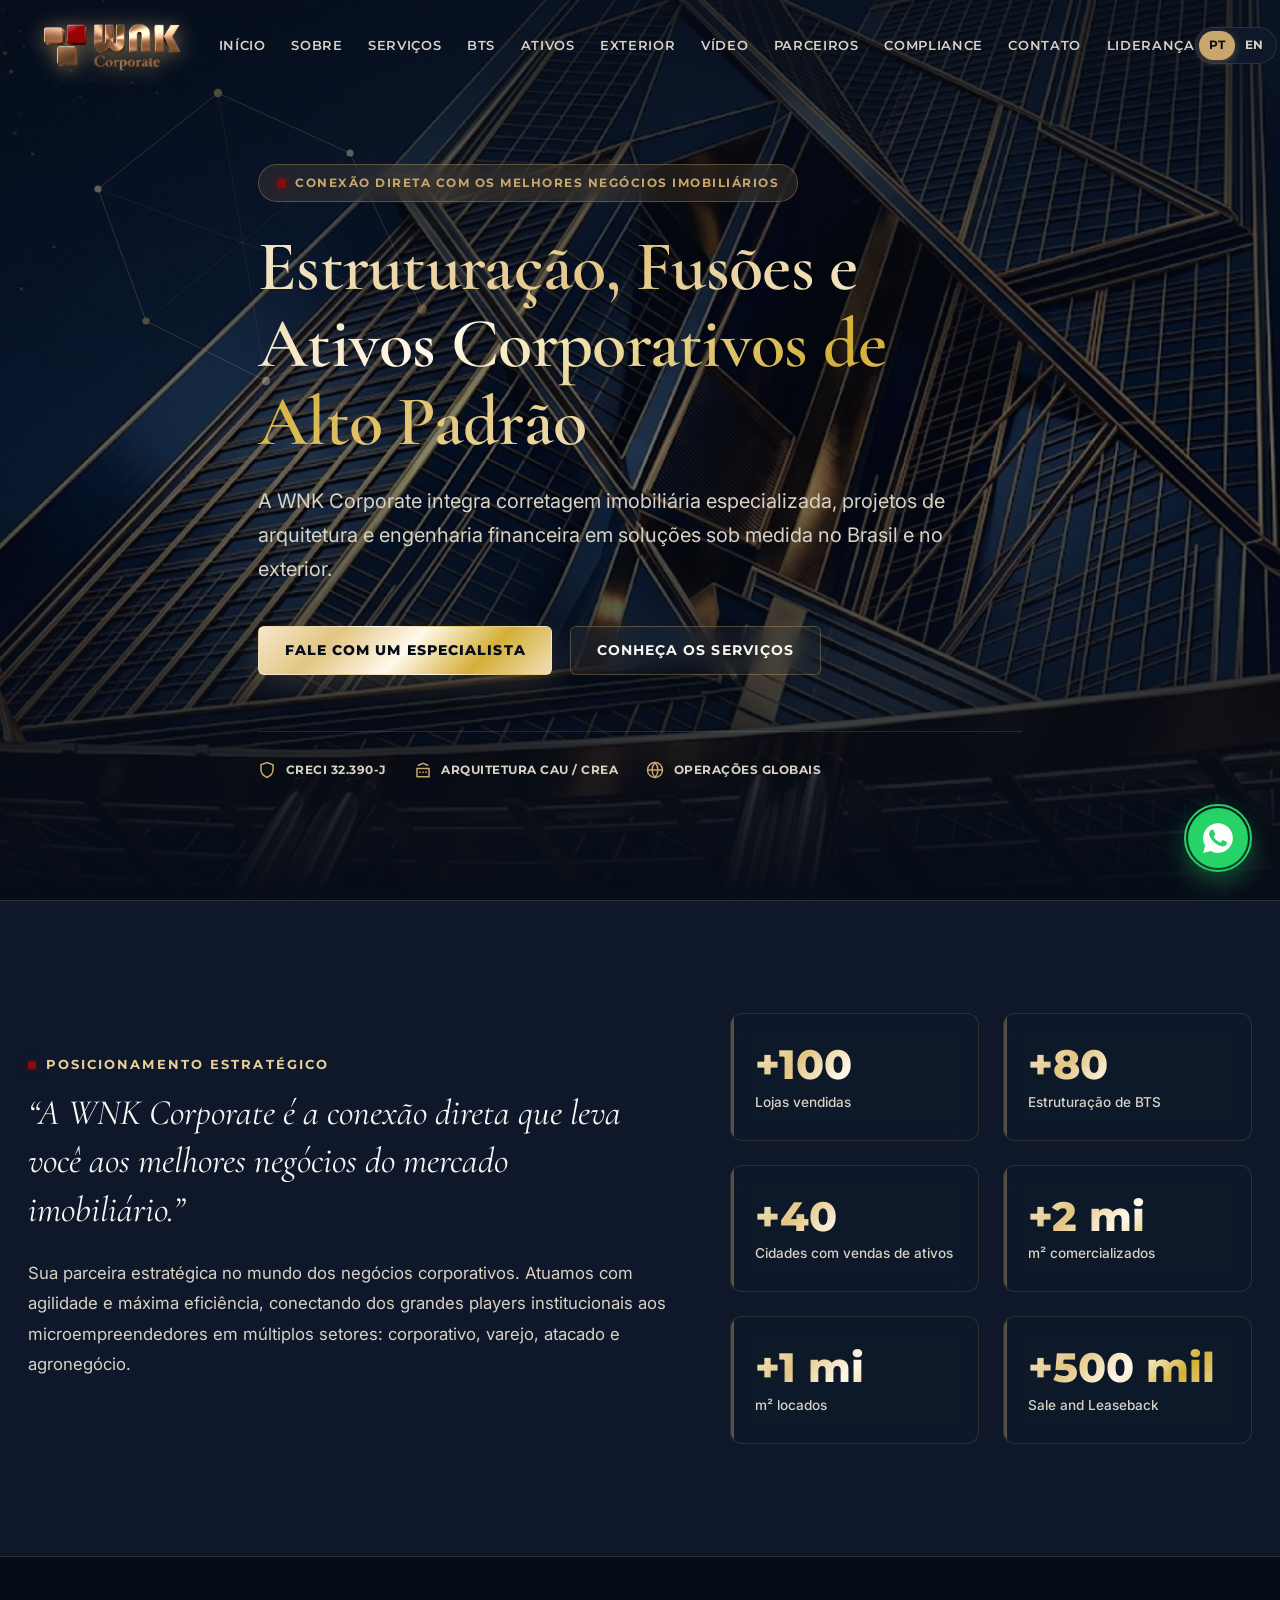
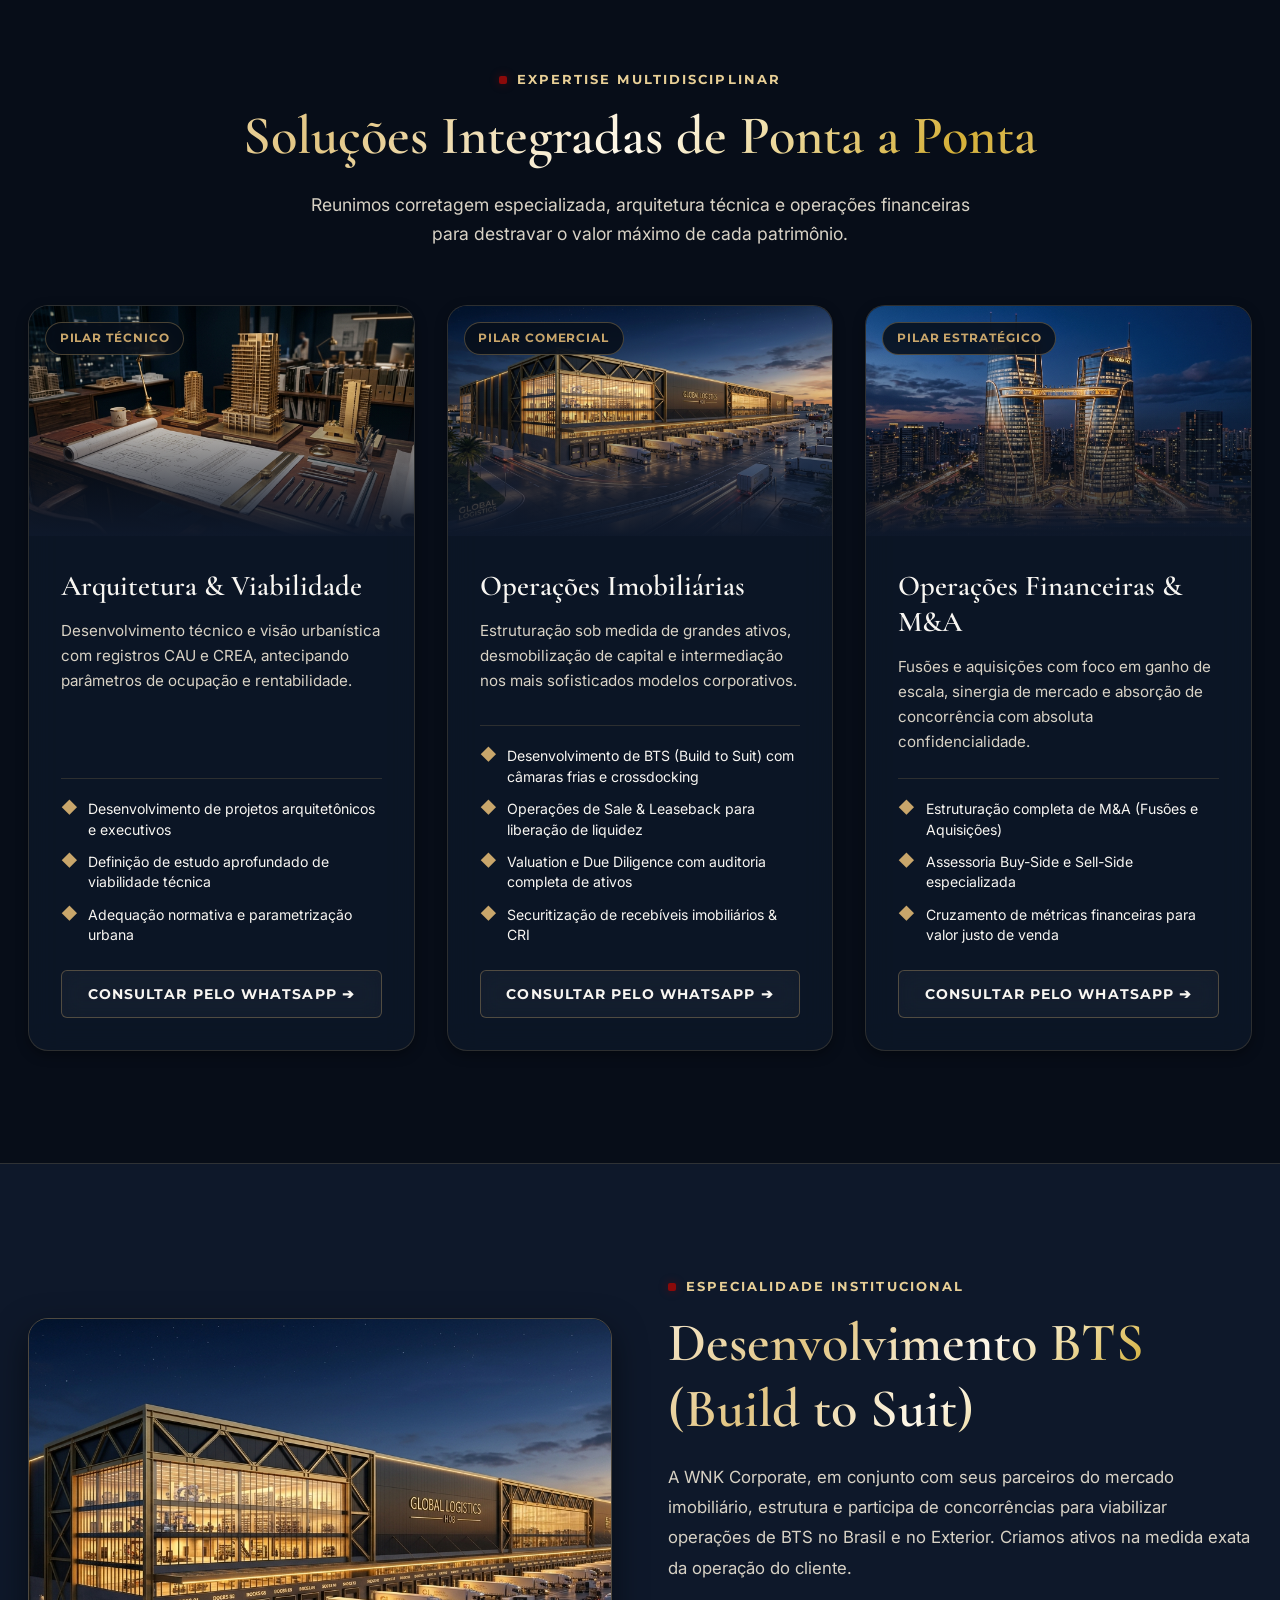
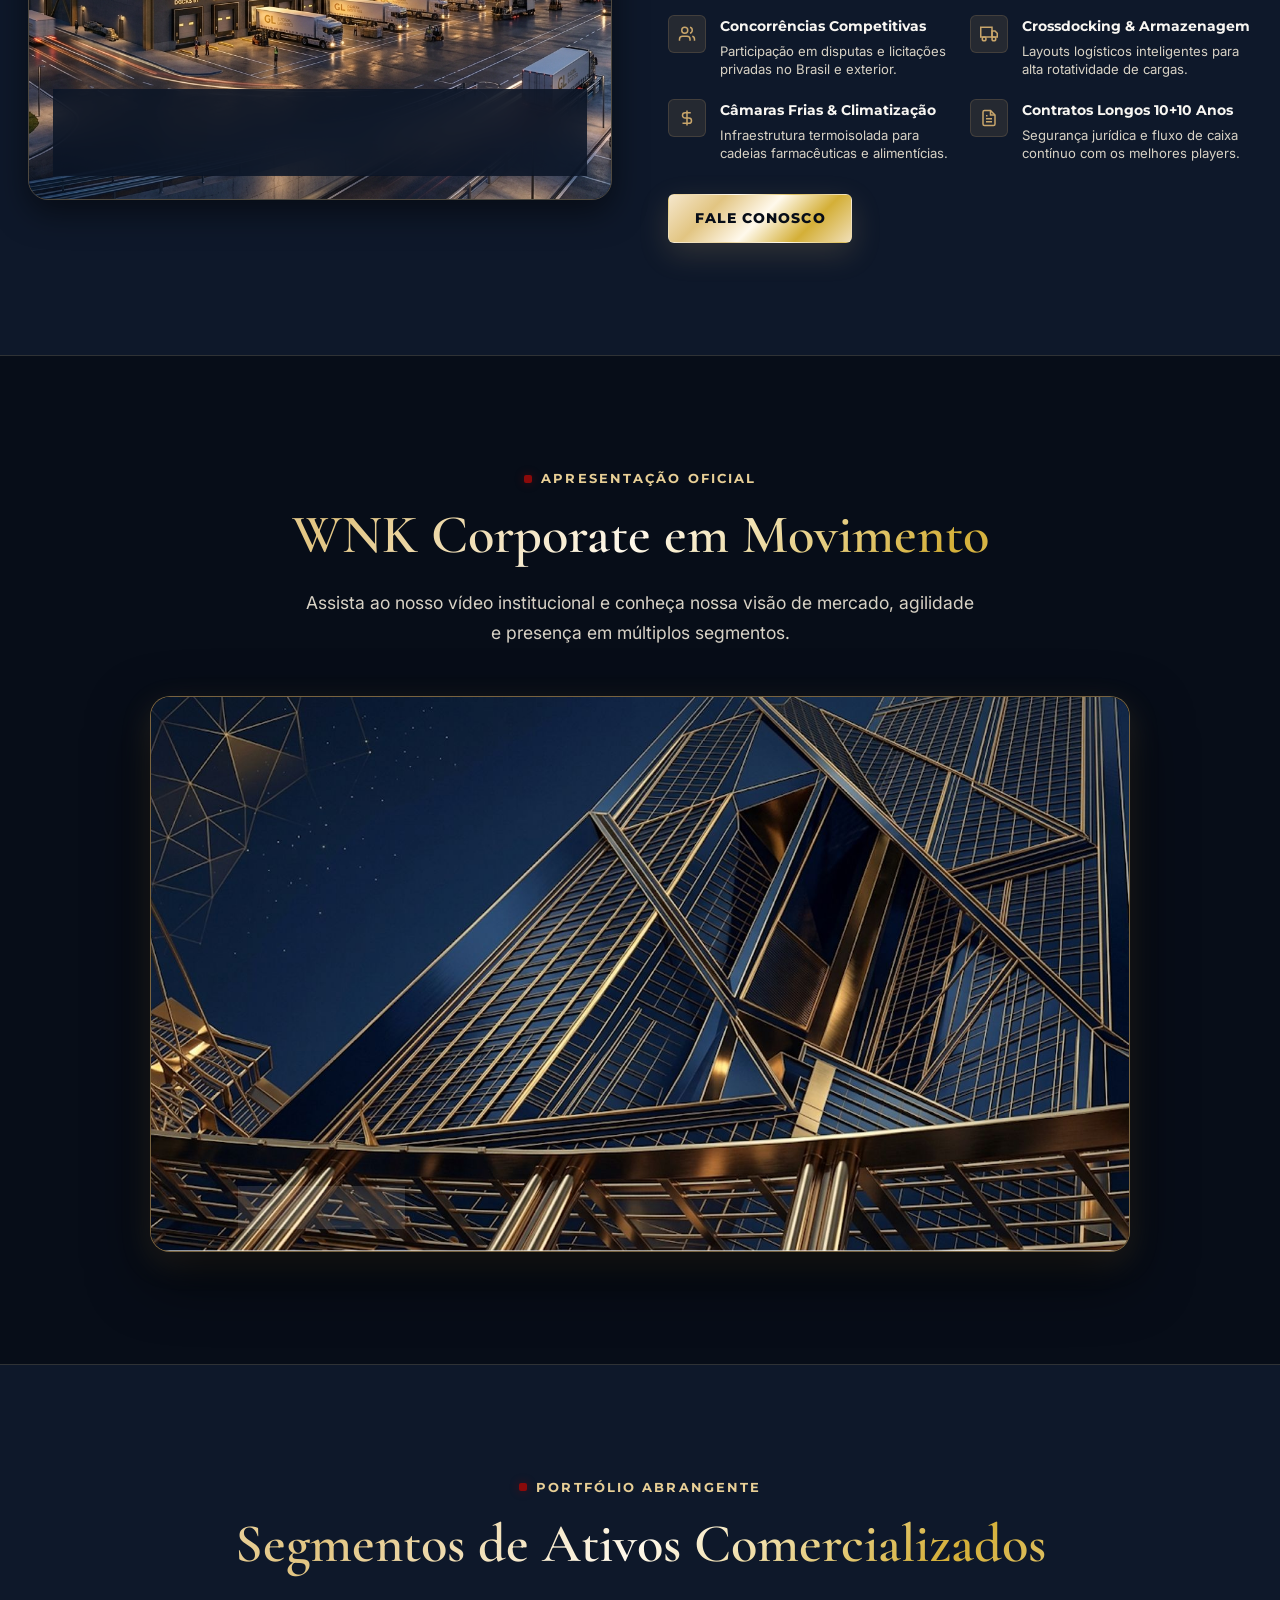
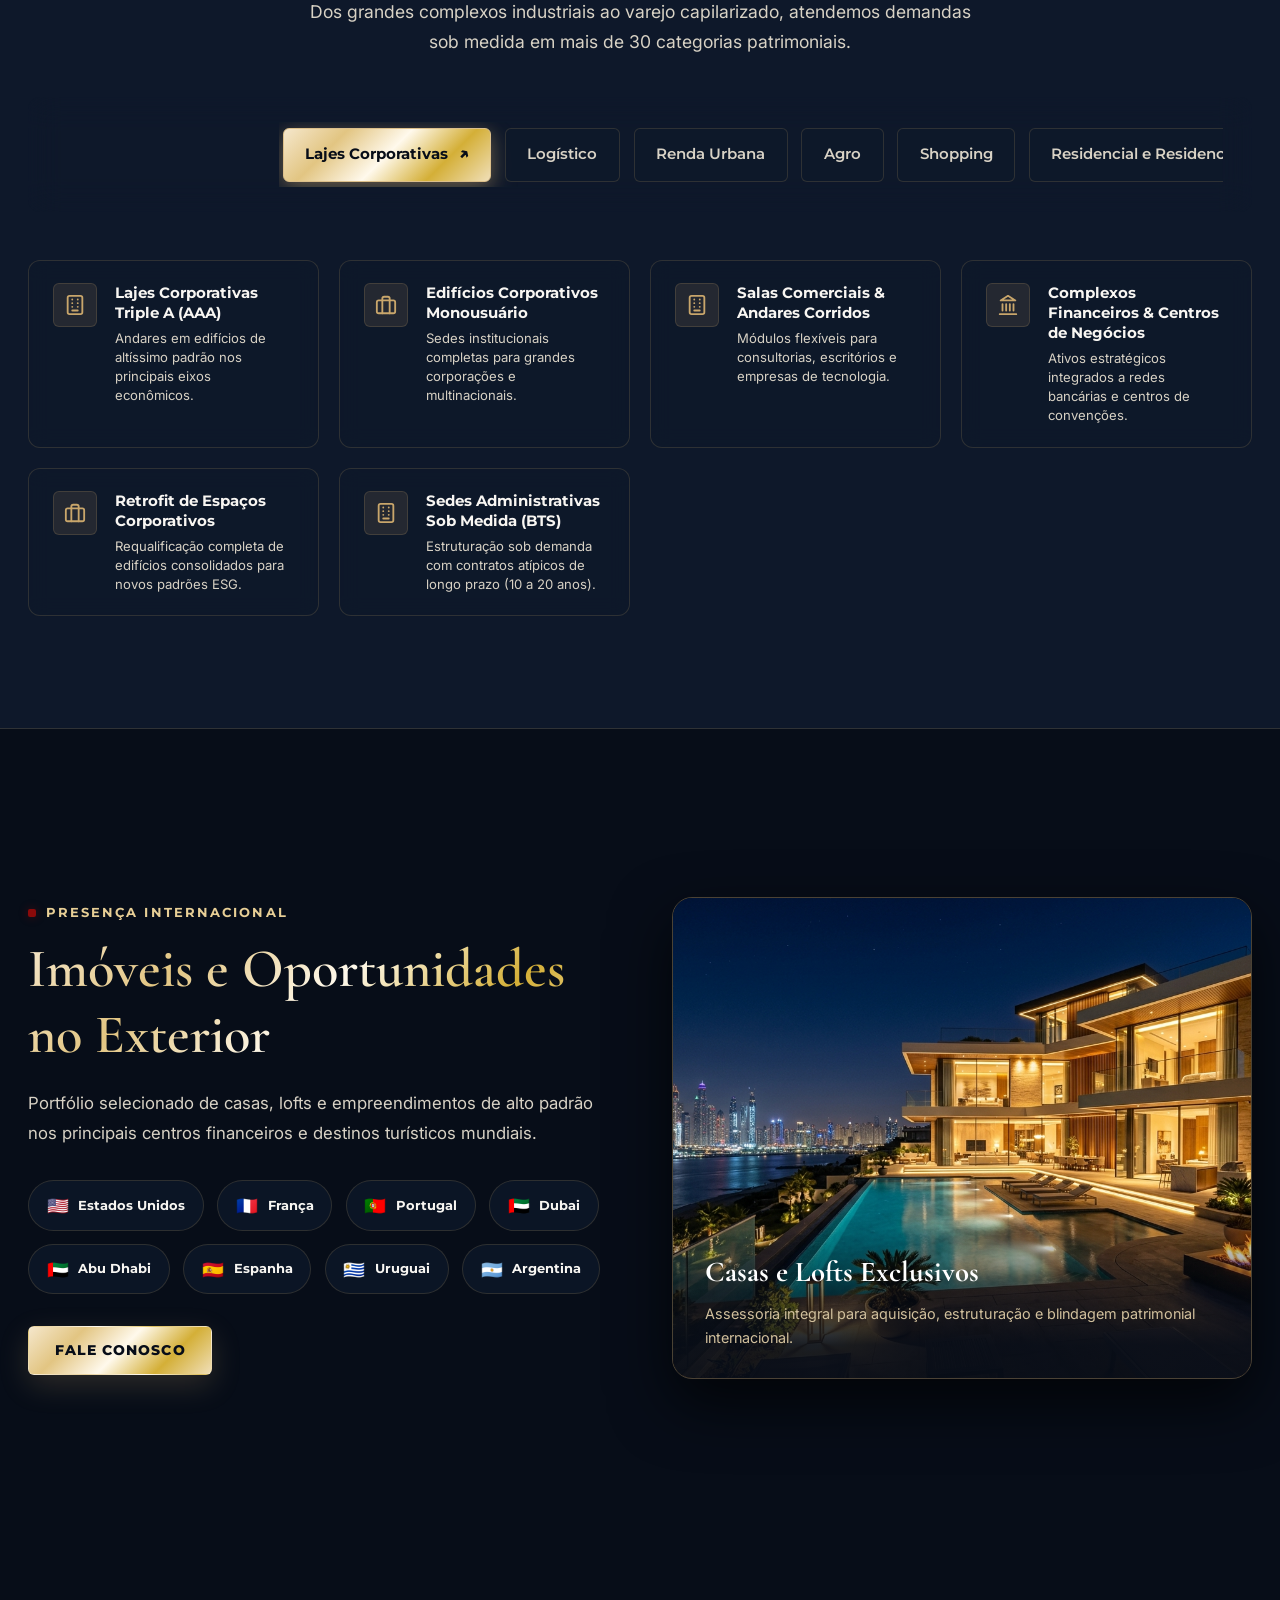
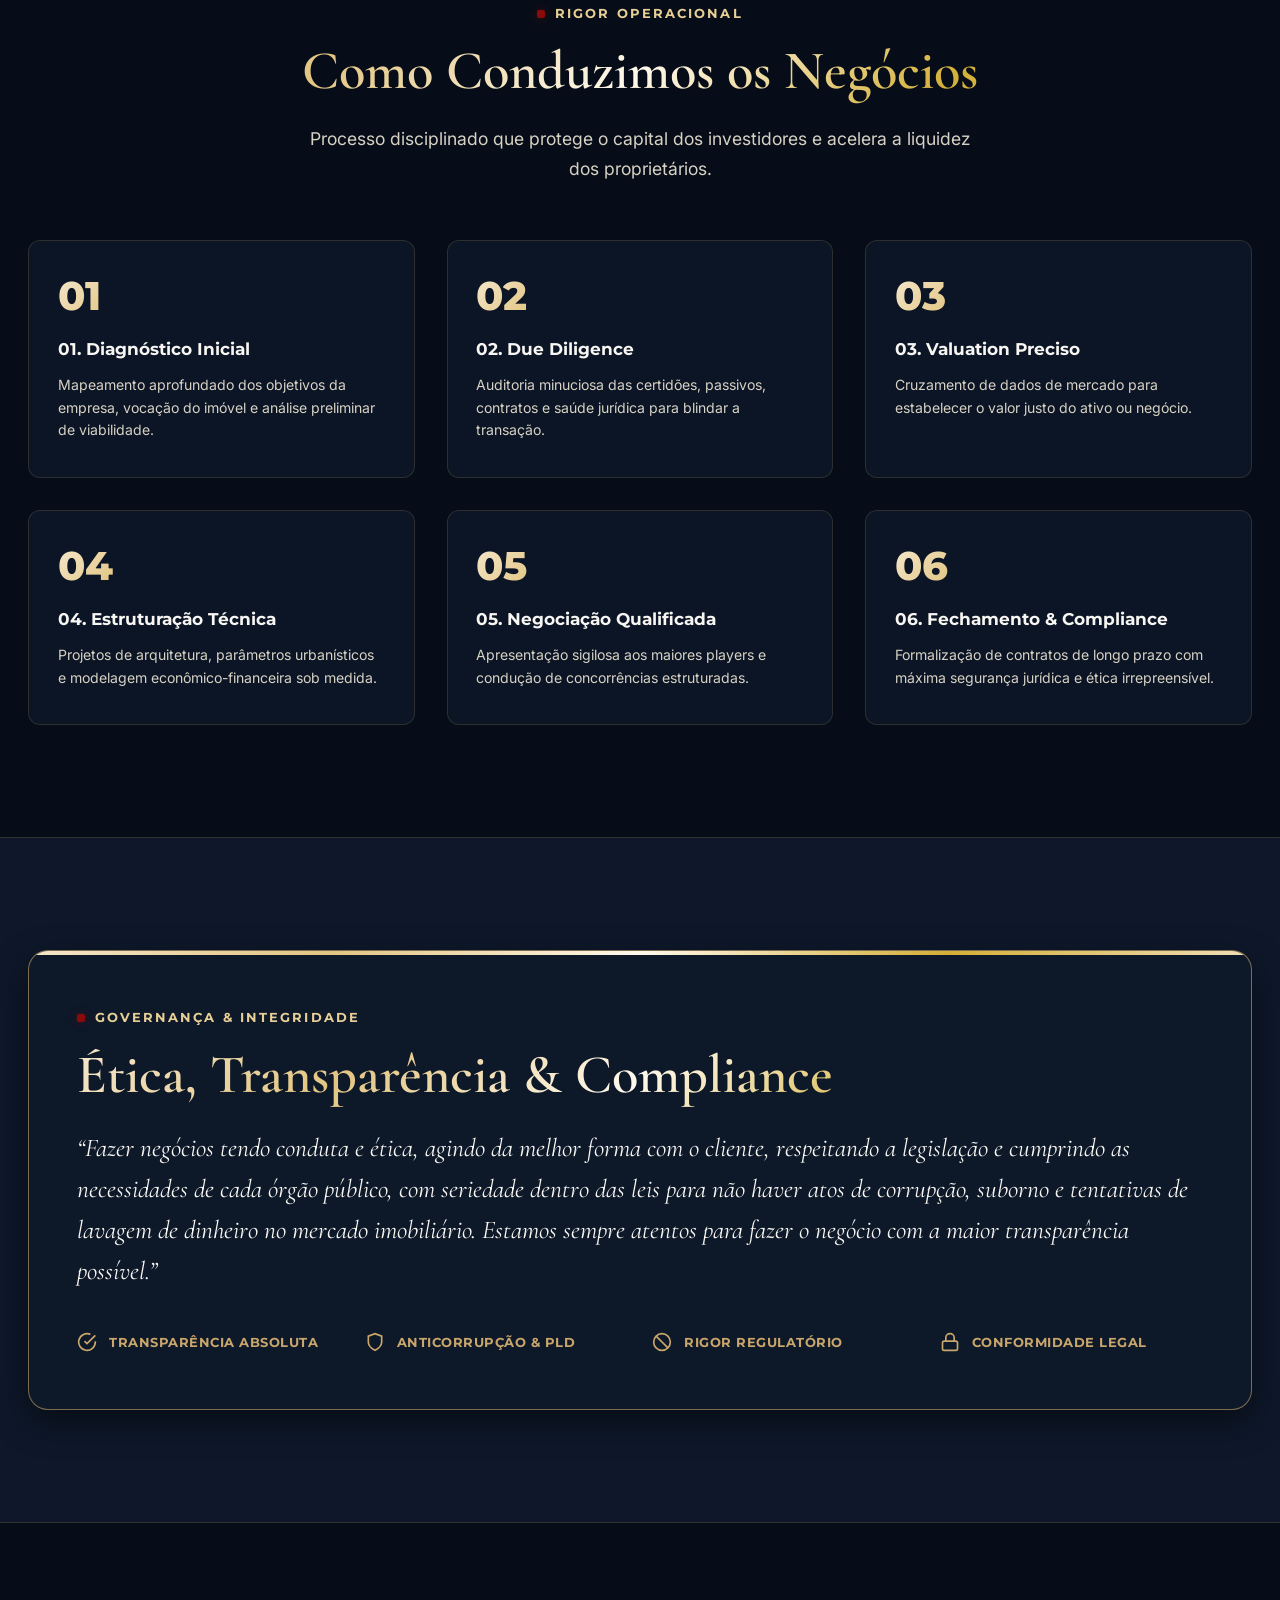
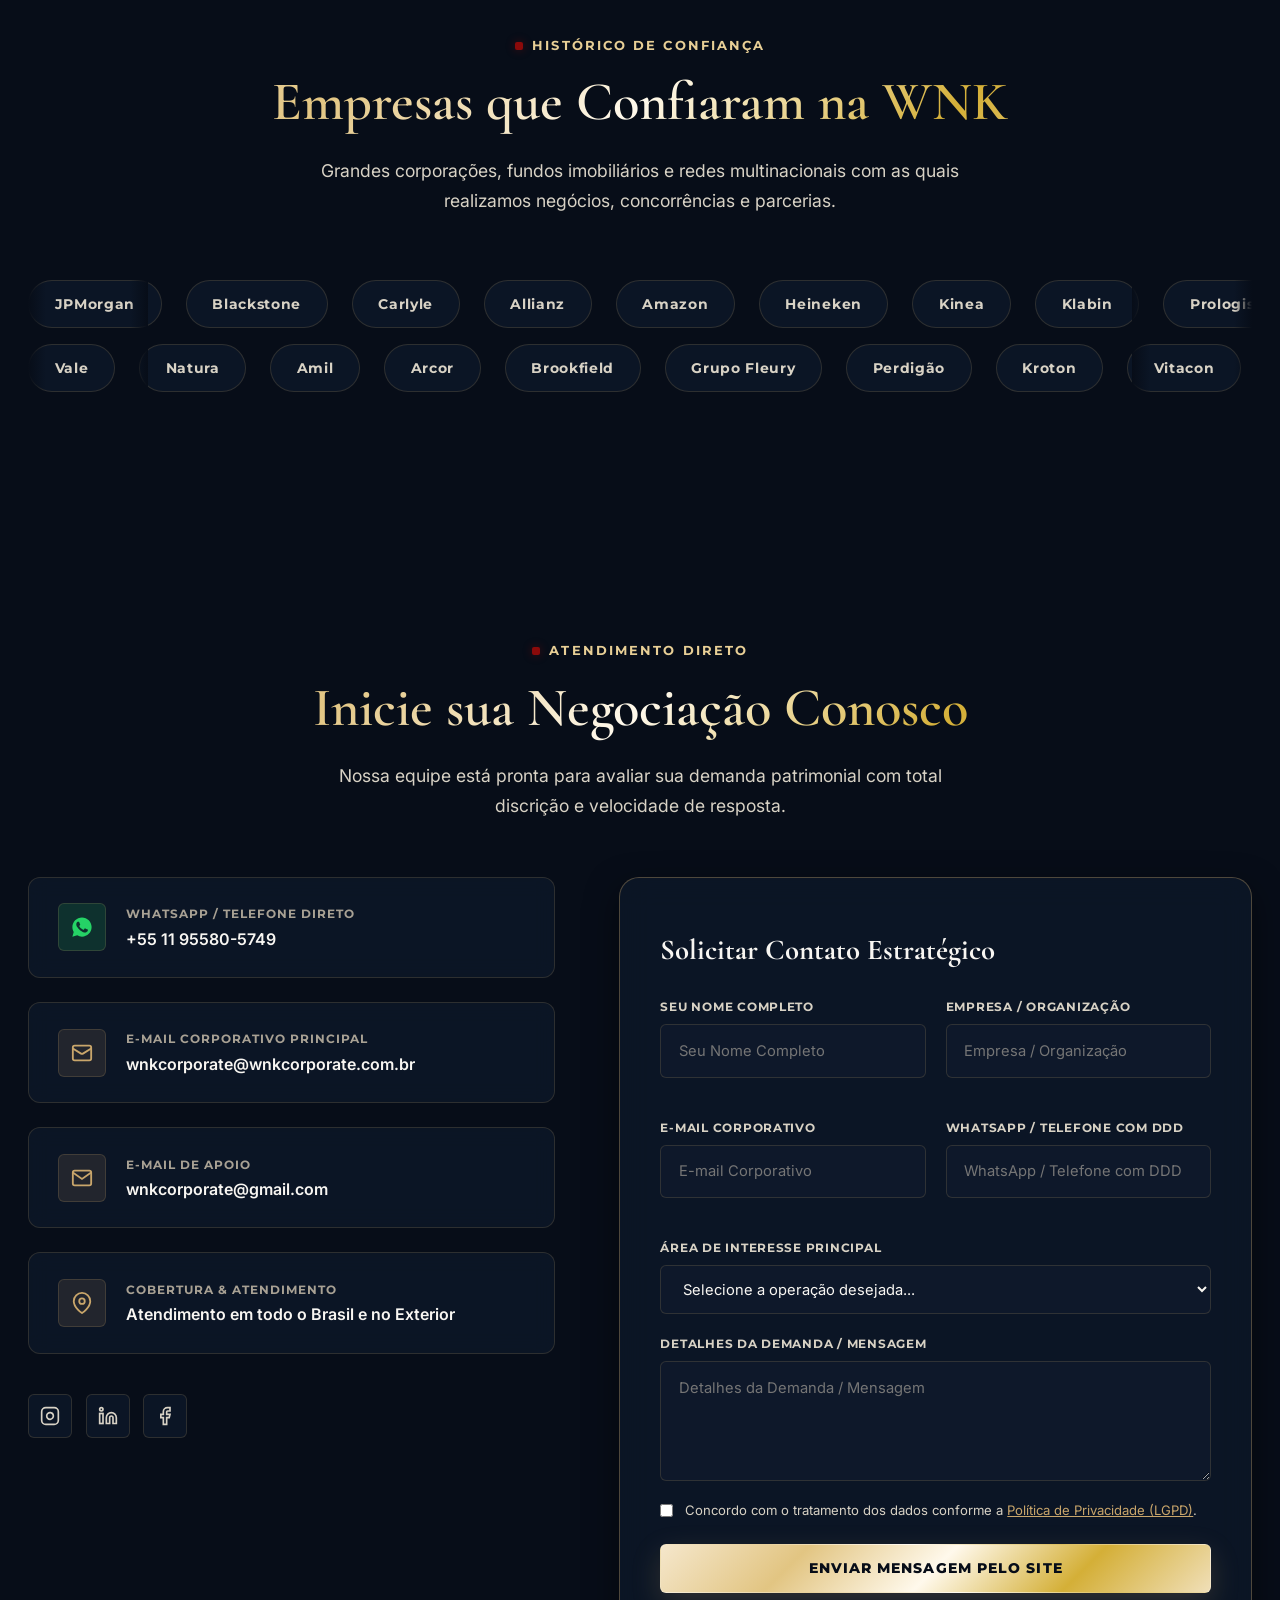
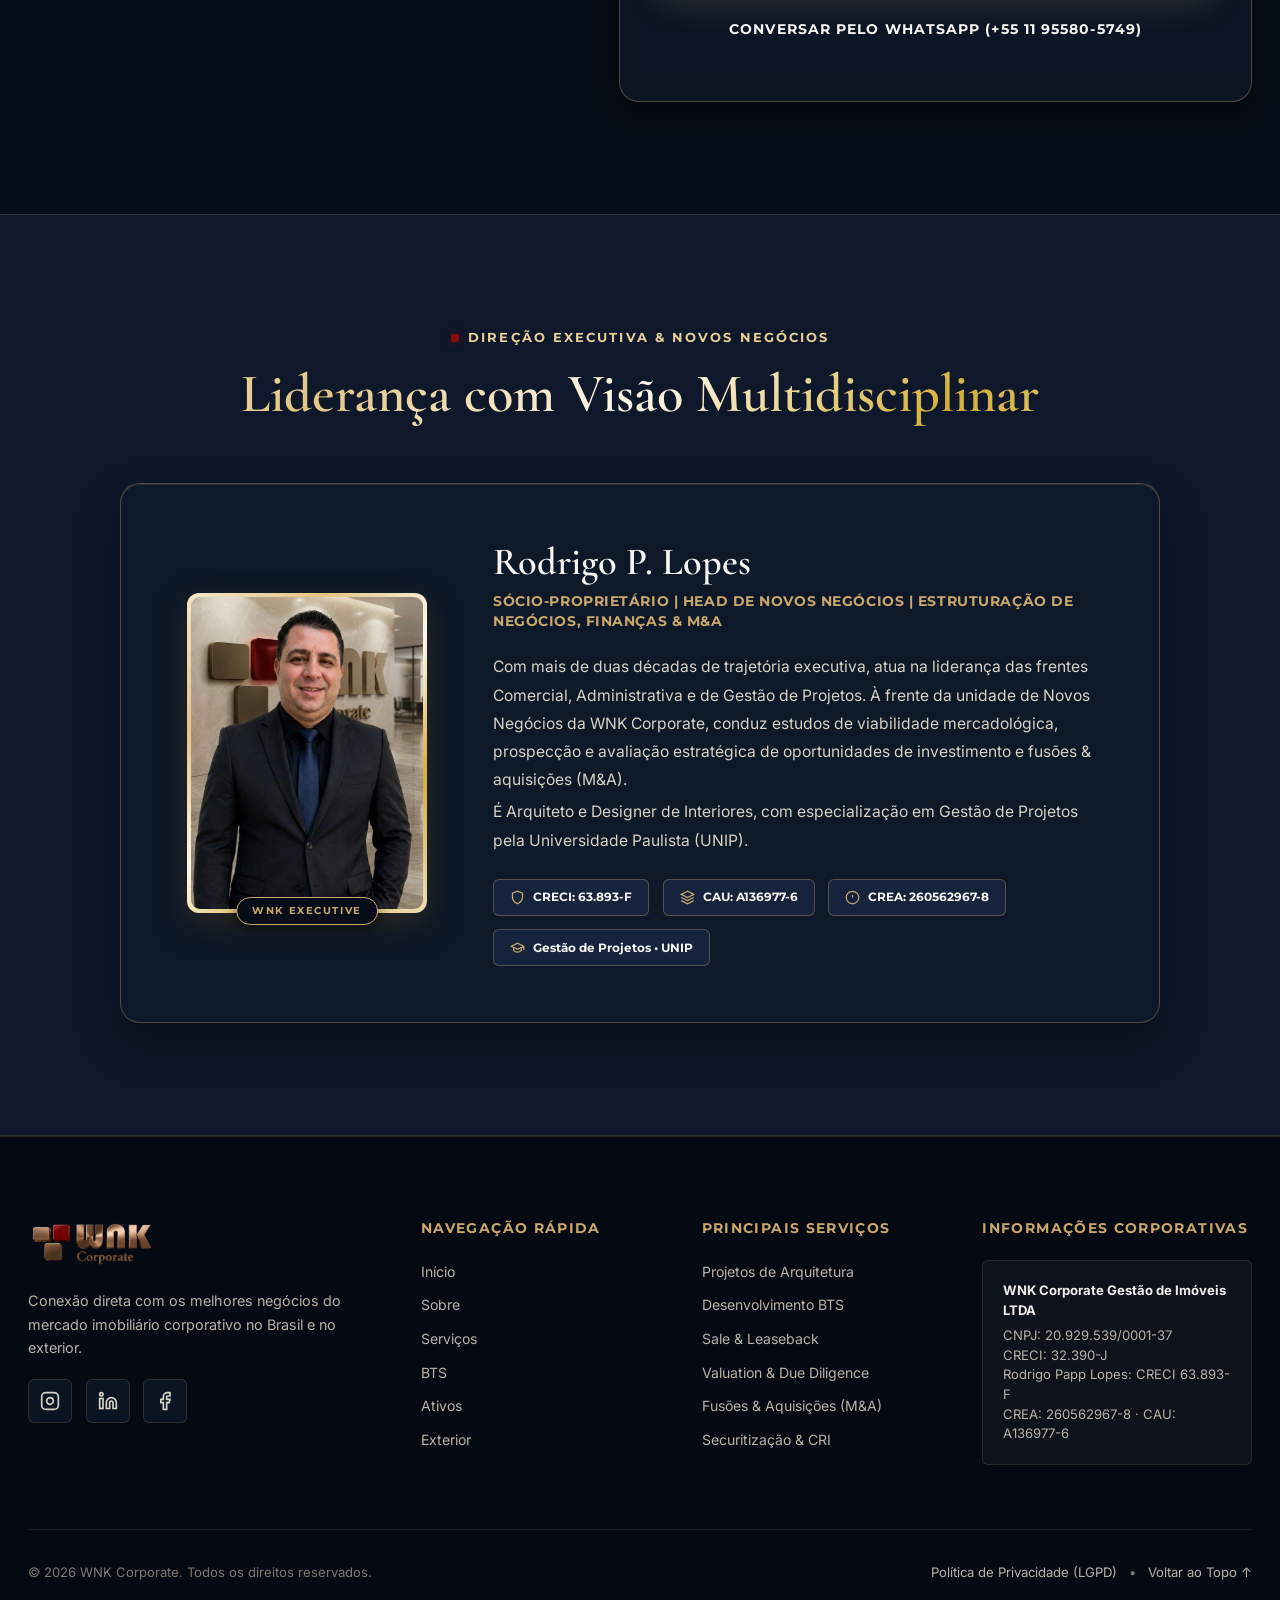
==== commit 2f914e54: "Merge remote-tracking branch 'origin/main' into main and update Supermercados card with Big Box / Ti" ====
--- a/index.html
+++ b/index.html
@@ -29,18 +29,7 @@
 </head>
 <body>
 
-  <!-- ========================================================================
-       BARRA DE COMPARAÇÃO DE PROTÓTIPOS (SWITCHER)
-       ======================================================================== -->
-  <div style="position: fixed; top: 0; left: 0; width: 100%; height: 34px; background: #050B1E; color: #E2E8F0; font-size: 0.78rem; padding: 0 1.25rem; display: flex; justify-content: space-between; align-items: center; z-index: 1100; border-bottom: 1px solid rgba(255,255,255,0.1); font-family: 'Montserrat', sans-serif; box-sizing: border-box;">
-    <div style="display: inline-flex; align-items: center; gap: 0.5rem; font-weight: 600; text-transform: uppercase;">
-      <span style="width: 8px; height: 8px; border-radius: 50%; background: #EAB308; box-shadow: 0 0 8px #EAB308;"></span>
-      <span>Proposta 1: Dark Luxury Gold (Identidade Noturna & Metálica)</span>
-    </div>
-    <a href="prototipo-gtr.html" style="color: #C9A66B; font-weight: 600; display: inline-flex; align-items: center; gap: 0.4rem; padding: 0.2rem 0.6rem; border-radius: 4px; background: rgba(255,255,255,0.06); text-decoration: none;" title="Comparar com a Proposta 2">
-      <span>Ver Proposta 2 (Estilo Boutique GTR)</span> →
-    </a>
-  </div>
+
   <header class="header" id="header">
     <div class="container navbar">
       <!-- Logotipo WNK -->
@@ -60,6 +49,7 @@
         <a href="#parceiros" class="nav-link" data-i18n="nav.clients">Parceiros</a>
         <a href="#compliance" class="nav-link" data-i18n="nav.compliance">Compliance</a>
         <a href="#contato" class="nav-link" data-i18n="nav.contact">Contato</a>
+        <a href="#lideranca" class="nav-link" data-i18n="nav.leadership">Liderança</a>
 
         <!-- Controles extras para Mobile no drawer -->
         <div class="nav-actions mobile-only" style="margin-top: 1rem; display: flex; gap: 0.75rem; width: 100%;">
@@ -182,23 +172,31 @@
             </p>
           </div>
 
-          <!-- Grade de Contadores & Métricas Chave -->
+          <!-- Grade de Contadores & Métricas Chave (Posicionamento Estratégico) -->
           <div class="stats-grid">
             <div class="stat-card">
-              <div class="stat-number text-metallic" data-i18n="stat.companies">+100</div>
-              <div class="stat-label" data-i18n="stat.companies_lbl">Empresas atendidas e parceiros</div>
+              <div class="stat-number text-metallic" data-i18n="stat.stores">+100</div>
+              <div class="stat-label" data-i18n="stat.stores_lbl">Lojas vendidas</div>
             </div>
             <div class="stat-card">
-              <div class="stat-number text-metallic" data-i18n="stat.assets">30+</div>
-              <div class="stat-label" data-i18n="stat.assets_lbl">Segmentos de ativos comercializados</div>
+              <div class="stat-number text-metallic" data-i18n="stat.bts">+80</div>
+              <div class="stat-label" data-i18n="stat.bts_lbl">Estruturação de BTS</div>
             </div>
             <div class="stat-card">
-              <div class="stat-number text-metallic" data-i18n="stat.countries">8+</div>
-              <div class="stat-label" data-i18n="stat.countries_lbl">Países com negócios e investimentos</div>
+              <div class="stat-number text-metallic" data-i18n="stat.cities">+40</div>
+              <div class="stat-label" data-i18n="stat.cities_lbl">Cidades com vendas de ativos</div>
             </div>
             <div class="stat-card">
-              <div class="stat-number text-metallic" data-i18n="stat.contracts">10+10</div>
-              <div class="stat-label" data-i18n="stat.contracts_lbl">Anos em contratos estruturados BTS</div>
+              <div class="stat-number text-metallic" data-i18n="stat.m2_sold">+2 mi</div>
+              <div class="stat-label" data-i18n="stat.m2_sold_lbl">m² comercializados</div>
+            </div>
+            <div class="stat-card">
+              <div class="stat-number text-metallic" data-i18n="stat.m2_leased">+1 mi</div>
+              <div class="stat-label" data-i18n="stat.m2_leased_lbl">m² locados</div>
+            </div>
+            <div class="stat-card">
+              <div class="stat-number text-metallic" data-i18n="stat.slb">+500 mil</div>
+              <div class="stat-label" data-i18n="stat.slb_lbl">Sale and Leaseback</div>
             </div>
           </div>
         </div>
@@ -403,21 +401,31 @@
           Assista ao nosso vídeo institucional e conheça nossa visão de mercado, agilidade e presença em múltiplos segmentos.
         </p>
 
-        <!-- Player Customizado -->
+        <!-- Player Customizado com Autoplay em Loop e Áudio Inicialmente Mudo -->
         <div class="video-container">
           <div class="video-wrapper">
-            <video id="instVideo" playsinline preload="metadata" poster="assets/images/hero_reference.jpg">
+            <video id="instVideo" playsinline autoplay muted loop preload="auto" poster="assets/images/hero_reference.jpg">
               <source src="assets/video/wnk_institucional.mp4" type="video/mp4">
               Seu navegador não suporta a reprodução deste vídeo.
             </video>
           </div>
           <!-- Controles customizados sobrepostos -->
           <div class="video-custom-controls">
-            <button class="video-play-btn" id="videoPlayBtn" aria-label="Reproduzir vídeo institucional">
-              <svg viewBox="0 0 24 24" width="22" height="22" fill="currentColor">
-                <path d="M8 5v14l11-7z"/>
-              </svg>
-            </button>
+            <div class="video-controls-left">
+              <button class="video-play-btn" id="videoPlayBtn" aria-label="Pausar ou reproduzir vídeo">
+                <svg viewBox="0 0 24 24" width="22" height="22" fill="currentColor">
+                  <path d="M6 19h4V5H6v14zm8-14v14h4V5h-4z"/>
+                </svg>
+              </button>
+              <button class="video-audio-btn" id="videoAudioBtn" aria-label="Ativar ou desativar áudio" title="Ativar áudio">
+                <svg viewBox="0 0 24 24" width="20" height="20" fill="none" stroke="currentColor" stroke-width="2" stroke-linecap="round" stroke-linejoin="round">
+                  <path d="M11 5L6 9H2v6h4l5 4V5z"/>
+                  <line x1="23" y1="9" x2="17" y2="15"/>
+                  <line x1="17" y1="9" x2="23" y2="15"/>
+                </svg>
+                <span id="audioStatusText">Ativar Áudio</span>
+              </button>
+            </div>
             <div class="video-meta">WNK Corporate • Vídeo Oficial</div>
           </div>
         </div>
@@ -437,32 +445,42 @@
           </p>
         </div>
 
-        <!-- Botões de Alternância das Abas -->
-        <div class="assets-tabs">
-          <button class="tab-btn active" id="tabCorp">
-            <span data-i18n="assets.tab_corp">Corporativo & Sedes (6)</span>
-          </button>
-          <button class="tab-btn" id="tabRetail">
-            <span data-i18n="assets.tab_retail">Varejo & Retail (16)</span>
-          </button>
-          <button class="tab-btn" id="tabInvest">
-            <span data-i18n="assets.tab_invest">Investimentos & Large Scale (14)</span>
-          </button>
-        </div>
-
-        <!-- Grade Dinâmica de Ativos com Navegação Carrossel -->
-        <div class="assets-carousel-wrapper">
-          <button class="carousel-arrow prev" id="assetsPrev" aria-label="Anterior">
-            <svg width="20" height="20" viewBox="0 0 24 24" fill="none" stroke="currentColor" stroke-width="2.5"><polyline points="15 18 9 12 15 6"></polyline></svg>
-          </button>
-
-          <div class="assets-grid" id="assetsList">
-            <!-- Renderizado via script.js -->
-          </div>
-
-          <button class="carousel-arrow next" id="assetsNext" aria-label="Próximo">
-            <svg width="20" height="20" viewBox="0 0 24 24" fill="none" stroke="currentColor" stroke-width="2.5"><polyline points="9 18 15 12 9 6"></polyline></svg>
-          </button>
+        <!-- Barra de Seleção de Segmentos Conforme Imagem de Referência -->
+        <div class="segments-filter-bar">
+          <div class="segments-filter-label" data-i18n="assets.choose_segment">
+            Escolha o segmento:
+          </div>
+          <div class="segments-filter-list" role="tablist">
+            <button class="segment-tab-btn active" data-segment="lajes" role="tab" aria-selected="true">
+              <span class="segment-tab-title" data-i18n="segment.lajes">Lajes Corporativas</span>
+              <span class="segment-tab-arrow">↗</span>
+            </button>
+            <button class="segment-tab-btn" data-segment="logistico" role="tab" aria-selected="false">
+              <span class="segment-tab-title" data-i18n="segment.logistico">Logístico</span>
+              <span class="segment-tab-arrow">↗</span>
+            </button>
+            <button class="segment-tab-btn" data-segment="renda_urbana" role="tab" aria-selected="false">
+              <span class="segment-tab-title" data-i18n="segment.renda_urbana">Renda Urbana</span>
+              <span class="segment-tab-arrow">↗</span>
+            </button>
+            <button class="segment-tab-btn" data-segment="agro" role="tab" aria-selected="false">
+              <span class="segment-tab-title" data-i18n="segment.agro">Agro</span>
+              <span class="segment-tab-arrow">↗</span>
+            </button>
+            <button class="segment-tab-btn" data-segment="shopping" role="tab" aria-selected="false">
+              <span class="segment-tab-title" data-i18n="segment.shopping">Shopping</span>
+              <span class="segment-tab-arrow">↗</span>
+            </button>
+            <button class="segment-tab-btn" data-segment="residencial" role="tab" aria-selected="false">
+              <span class="segment-tab-title" data-i18n="segment.residencial">Residencial e Residencial Estudantil</span>
+              <span class="segment-tab-arrow">↗</span>
+            </button>
+          </div>
+        </div>
+
+        <!-- Grade Dinâmica de Ativos por Segmento (Injetada via JS com i18n) -->
+        <div class="assets-grid" id="assetsList">
+          <!-- Renderizado via script.js -->
         </div>
       </div>
     </section>
@@ -722,61 +740,11 @@
           </div>
         </div>
 
-        <!-- Mosaico Completo Interativo com Botão para Ampliar -->
-        <div class="clients-mosaic-card" id="clientsMosaicTrigger" style="cursor: pointer;" title="Clique para ampliar">
-          <img src="assets/images/clientes.jpg" alt="Mosaico de 120 logos de empresas atendidas e parceiros da WNK Corporate" loading="lazy">
-          <div style="margin-top: 1rem; color: var(--gold-400); font-size: 0.82rem; font-weight: 700; text-transform: uppercase; letter-spacing: 0.08em;" data-i18n="clients.mosaic_cta">
-            Clique para ampliar o mosaico oficial de clientes
-          </div>
-        </div>
-      </div>
-    </section>
-
-    <!-- ========================================================================
-         LIDERANÇA & DIREÇÃO TÉCNICA (RODRIGO PAPP LOPES)
-         ======================================================================== -->
-    <section class="section leadership-section" id="lideranca">
-      <div class="container">
-        <div class="text-center">
-          <span class="section-label" data-i18n="lead.label">Direção Técnica</span>
-          <h2 class="section-title text-metallic" data-i18n="lead.title">Liderança com Visão Multidisciplinar</h2>
-        </div>
-
-        <div class="leadership-card">
-          <!-- Monograma Oficial Luxury (Sem foto pessoal provisória conforme solicitação) -->
-          <div class="leader-monogram">
-            <div class="leader-monogram-inner">
-              <span class="leader-monogram-letters">RPL</span>
-              <span class="leader-monogram-label">WNK LEAD</span>
-            </div>
-          </div>
-
-          <!-- Credenciais e Biografia Executiva -->
-          <div>
-            <h3 class="leader-name" data-i18n="lead.name">Rodrigo Papp Lopes</h3>
-            <div class="leader-roles" data-i18n="lead.roles">Corretor de Imóveis & Arquiteto Urbanista</div>
-            <p class="leader-bio" data-i18n="lead.bio">
-              Profissional que une no mesmo ecossistema a visão técnica e espacial da Arquitetura com a assertividade da Corretagem Corporativa e a inteligência das Operações Financeiras de M&A. Especialista em conduzir negociações complexas com os principais players do Brasil e exterior.
-            </p>
-
-            <div class="credentials-badges">
-              <div class="cred-badge">
-                <svg viewBox="0 0 24 24" fill="none" stroke="currentColor" stroke-width="2"><path d="M12 22s8-4 8-10V5l-8-3-8 3v7c0 6 8 10 8 10z"/></svg>
-                <span data-i18n="lead.creci">CRECI: 63.893-F</span>
-              </div>
-              <div class="cred-badge">
-                <svg viewBox="0 0 24 24" fill="none" stroke="currentColor" stroke-width="2"><polygon points="12 2 2 7 12 12 22 7 12 2"/><polyline points="2 17 12 22 22 17"/><polyline points="2 12 12 17 22 12"/></svg>
-                <span data-i18n="lead.cau">CAU: A136977-6</span>
-              </div>
-              <div class="cred-badge">
-                <svg viewBox="0 0 24 24" fill="none" stroke="currentColor" stroke-width="2"><circle cx="12" cy="12" r="10"/><line x1="12" y1="8" x2="12" y2="12"/><line x1="12" y1="16" x2="12.01" y2="16"/></svg>
-                <span data-i18n="lead.crea">CREA: 260562967-8</span>
-              </div>
-            </div>
-          </div>
-        </div>
-      </div>
-    </section>
+
+      </div>
+    </section>
+
+
 
     <!-- ========================================================================
          CONTATO & ATENDIMENTO PERSONALIZADO
@@ -918,6 +886,59 @@
                 Conversar pelo WhatsApp (+55 11 95580-5749)
               </a>
             </form>
+          </div>
+        </div>
+      </div>
+    </section>
+
+    <!-- ========================================================================
+         LIDERANÇA & DIREÇÃO EXECUTIVA (RODRIGO P. LOPES)
+         ======================================================================== -->
+    <section class="section leadership-section" id="lideranca">
+      <div class="container">
+        <div class="text-center">
+          <span class="section-label" data-i18n="lead.label">Direção Executiva & Novos Negócios</span>
+          <h2 class="section-title text-metallic" data-i18n="lead.title">Liderança com Visão Multidisciplinar</h2>
+        </div>
+
+        <div class="leadership-card">
+          <!-- Foto Oficial de Rodrigo P. Lopes com Moldura Luxury Gold -->
+          <div class="leader-photo-wrapper">
+            <img src="assets/images/rodrigo_lopes.jpg" alt="Rodrigo P. Lopes - Sócio-Proprietário WNK Corporate" class="leader-photo" loading="lazy">
+            <div class="leader-photo-badge">WNK EXECUTIVE</div>
+          </div>
+
+          <!-- Credenciais e Biografia Executiva -->
+          <div class="leader-content">
+            <h3 class="leader-name" data-i18n="lead.name">Rodrigo P. Lopes</h3>
+            <div class="leader-roles" data-i18n="lead.roles">
+              Sócio-Proprietário | Head de Novos Negócios | Estruturação de Negócios, Finanças & M&A
+            </div>
+            <p class="leader-bio" data-i18n="lead.bio1">
+              Com mais de duas décadas de trajetória executiva, atua na liderança das frentes Comercial, Administrativa e de Gestão de Projetos. À frente da unidade de Novos Negócios da WNK Corporate, conduz estudos de viabilidade mercadológica, prospecção e avaliação estratégica de oportunidades de investimento e fusões & aquisições (M&A).
+            </p>
+            <p class="leader-bio" data-i18n="lead.bio2" style="margin-top: -0.75rem; margin-bottom: 1.5rem;">
+              É Arquiteto e Designer de Interiores, com especialização em Gestão de Projetos pela Universidade Paulista (UNIP).
+            </p>
+
+            <div class="credentials-badges">
+              <div class="cred-badge">
+                <svg viewBox="0 0 24 24" fill="none" stroke="currentColor" stroke-width="2"><path d="M12 22s8-4 8-10V5l-8-3-8 3v7c0 6 8 10 8 10z"/></svg>
+                <span data-i18n="lead.creci">CRECI: 63.893-F</span>
+              </div>
+              <div class="cred-badge">
+                <svg viewBox="0 0 24 24" fill="none" stroke="currentColor" stroke-width="2"><polygon points="12 2 2 7 12 12 22 7 12 2"/><polyline points="2 17 12 22 22 17"/><polyline points="2 12 12 17 22 12"/></svg>
+                <span data-i18n="lead.cau">CAU: A136977-6</span>
+              </div>
+              <div class="cred-badge">
+                <svg viewBox="0 0 24 24" fill="none" stroke="currentColor" stroke-width="2"><circle cx="12" cy="12" r="10"/><line x1="12" y1="8" x2="12" y2="12"/><line x1="12" y1="16" x2="12.01" y2="16"/></svg>
+                <span data-i18n="lead.crea">CREA: 260562967-8</span>
+              </div>
+              <div class="cred-badge">
+                <svg viewBox="0 0 24 24" fill="none" stroke="currentColor" stroke-width="2"><path d="M22 10v6M2 10l10-5 10 5-10 5z"/><path d="M6 12v5c3 3 9 3 12 0v-5"/></svg>
+                <span data-i18n="lead.unip">Gestão de Projetos • UNIP</span>
+              </div>
+            </div>
           </div>
         </div>
       </div>
@@ -1012,15 +1033,7 @@
     </svg>
   </a>
 
-  <!-- ========================================================================
-       MODAL DE ZOOM DO MOSAICO DE CLIENTES
-       ======================================================================== -->
-  <div class="modal-overlay" id="modalClients">
-    <div class="modal-content">
-      <button class="modal-close-btn" id="modalClose" aria-label="Fechar visualização">✕</button>
-      <img src="assets/images/clientes.jpg" alt="Mosaico completo ampliado de clientes e parceiros" style="width: 100%; height: auto;">
-    </div>
-  </div>
+
 
   <!-- JavaScript -->
   <script src="script.js"></script>
--- a/styles.css
+++ b/styles.css
@@ -290,7 +290,7 @@
    ========================================================================== */
 .header {
   position: fixed;
-  top: 34px;
+  top: 0;
   left: 0;
   width: 100%;
   height: var(--header-height);
@@ -1118,18 +1118,24 @@
   left: 0;
   right: 0;
   padding: 1.25rem 1.75rem;
-  background: linear-gradient(180deg, transparent 0%, rgba(0, 0, 0, 0.85) 100%);
+  background: linear-gradient(180deg, transparent 0%, rgba(5, 11, 30, 0.92) 100%);
   display: flex;
   align-items: center;
   justify-content: space-between;
   gap: 1.5rem;
   z-index: 10;
-  opacity: 0;
+  opacity: 0.95;
   transition: opacity var(--transition-fast);
 }
 
 .video-container:hover .video-custom-controls {
   opacity: 1;
+}
+
+.video-controls-left {
+  display: flex;
+  align-items: center;
+  gap: 0.85rem;
 }
 
 .video-play-btn {
@@ -1143,10 +1149,39 @@
   justify-content: center;
   box-shadow: 0 4px 15px rgba(201, 166, 107, 0.5);
   transition: transform var(--transition-fast);
+  cursor: pointer;
+  border: none;
 }
 
 .video-play-btn:hover {
-  transform: scale(1.1);
+  transform: scale(1.08);
+}
+
+.video-audio-btn {
+  display: inline-flex;
+  align-items: center;
+  gap: 0.5rem;
+  padding: 0.6rem 1.15rem;
+  border-radius: var(--radius-full);
+  background: rgba(255, 255, 255, 0.12);
+  border: 1px solid rgba(255, 255, 255, 0.22);
+  color: #FFFFFF;
+  font-family: var(--font-heading);
+  font-size: 0.78rem;
+  font-weight: 700;
+  text-transform: uppercase;
+  letter-spacing: 0.05em;
+  backdrop-filter: blur(12px);
+  -webkit-backdrop-filter: blur(12px);
+  cursor: pointer;
+  transition: all var(--transition-fast);
+}
+
+.video-audio-btn:hover {
+  background: rgba(201, 166, 107, 0.25);
+  border-color: var(--gold-400);
+  color: var(--gold-400);
+  transform: translateY(-1px);
 }
 
 .video-meta {
@@ -1167,48 +1202,125 @@
   border-bottom: 1px solid var(--border-subtle);
 }
 
-.assets-tabs {
-  display: flex;
+/* Barra de Seleção de Segmentos Conforme Padrão Dark Luxury Gold do Site */
+.segments-filter-bar {
+  display: flex;
+  align-items: center;
+  gap: 1.5rem;
+  margin-top: 2.5rem;
+  margin-bottom: 3rem;
+  padding: 1.5rem 1.75rem;
+  background: linear-gradient(135deg, rgba(14, 24, 42, 0.85) 0%, rgba(7, 13, 24, 0.95) 100%);
+  backdrop-filter: blur(16px);
+  -webkit-backdrop-filter: blur(16px);
+  border: 1px solid var(--border-medium);
+  border-radius: var(--radius-md);
+  box-shadow: 0 12px 36px rgba(0, 0, 0, 0.4), inset 0 1px 0 rgba(201, 166, 107, 0.2);
+}
+
+.segments-filter-label {
+  font-family: var(--font-heading);
+  font-size: 1.05rem;
+  font-weight: 700;
+  color: var(--text-primary);
+  white-space: nowrap;
+  letter-spacing: -0.01em;
+  flex-shrink: 0;
+  display: inline-flex;
+  align-items: center;
+  gap: 0.6rem;
+}
+
+.segments-filter-label::before {
+  content: '';
+  display: inline-block;
+  width: 8px;
+  height: 8px;
+  border-radius: 50%;
+  background: var(--gold-400);
+  box-shadow: 0 0 10px var(--gold-400);
+}
+
+.segments-filter-list {
+  display: flex;
+  align-items: stretch;
+  gap: 0.85rem;
+  flex: 1;
+  overflow-x: auto;
+  padding: 0.35rem 0.2rem;
+  scrollbar-width: thin;
+  scrollbar-color: rgba(201, 166, 107, 0.35) transparent;
+}
+
+.segments-filter-list::-webkit-scrollbar {
+  height: 4px;
+}
+
+.segments-filter-list::-webkit-scrollbar-thumb {
+  background: rgba(201, 166, 107, 0.35);
+  border-radius: 4px;
+}
+
+.segment-tab-btn {
+  display: inline-flex;
+  align-items: center;
   justify-content: center;
-  gap: 1rem;
-  margin-top: 2.5rem;
-  margin-bottom: 3.5rem;
-}
-
-.tab-btn {
-  display: inline-flex;
-  align-items: center;
-  gap: 0.6rem;
-  padding: 0.85rem 1.8rem;
-  border-radius: var(--radius-full);
-  font-family: var(--font-heading);
-  font-size: 0.85rem;
-  font-weight: 700;
-  text-transform: uppercase;
-  letter-spacing: 0.08em;
+  gap: 0.65rem;
+  min-height: 54px;
+  padding: 0.85rem 1.35rem;
   background: var(--bg-card);
   border: 1px solid var(--border-subtle);
+  border-radius: var(--radius-sm);
   color: var(--text-secondary);
+  font-family: var(--font-heading);
+  font-size: 0.92rem;
+  font-weight: 600;
+  cursor: pointer;
   transition: all var(--transition-fast);
-}
-
-.tab-btn:hover {
-  border-color: var(--border-medium);
-  color: var(--text-primary);
-}
-
-.tab-btn.active {
+  white-space: nowrap;
+  flex-shrink: 0;
+  backdrop-filter: blur(8px);
+}
+
+.segment-tab-btn:hover {
+  background: rgba(201, 166, 107, 0.12);
+  border-color: var(--gold-400);
+  color: var(--gold-200);
+  transform: translateY(-2px);
+  box-shadow: 0 4px 14px rgba(0, 0, 0, 0.35);
+}
+
+.segment-tab-arrow {
+  display: none;
+  font-size: 1.05rem;
+  font-weight: 800;
+  line-height: 1;
+}
+
+.segment-tab-btn.active {
   background: var(--gradient-gold);
+  border-color: var(--gold-300);
   color: #070D18;
-  border-color: transparent;
-  box-shadow: var(--shadow-gold);
-}
-
-.tab-badge-count {
-  padding: 2px 7px;
-  border-radius: var(--radius-full);
-  font-size: 0.72rem;
-  background: rgba(0, 0, 0, 0.2);
+  font-weight: 700;
+  box-shadow: var(--shadow-gold), 0 4px 18px rgba(201, 166, 107, 0.35);
+}
+
+.segment-tab-btn.active .segment-tab-arrow {
+  display: inline-block;
+  transform: translateY(-1px);
+  color: #070D18;
+}
+
+@media (max-width: 1080px) {
+  .segments-filter-bar {
+    flex-direction: column;
+    align-items: flex-start;
+    padding: 1.25rem;
+    gap: 1rem;
+  }
+  .segments-filter-list {
+    width: 100%;
+  }
 }
 
 .assets-carousel-wrapper {
@@ -1336,10 +1448,10 @@
   background: var(--bg-card);
   border: 1px solid var(--border-subtle);
   border-radius: var(--radius-md);
-  padding: 1.25rem 1.4rem;
-  display: flex;
-  align-items: center;
-  gap: 1rem;
+  padding: 1.35rem 1.5rem;
+  display: flex;
+  align-items: flex-start;
+  gap: 1.15rem;
   transition: all var(--transition-fast);
   backdrop-filter: blur(10px);
   cursor: pointer;
@@ -1353,10 +1465,10 @@
 }
 
 .asset-icon {
-  width: 40px;
-  height: 40px;
+  width: 44px;
+  height: 44px;
   border-radius: var(--radius-sm);
-  background: rgba(201, 166, 107, 0.1);
+  background: rgba(201, 166, 107, 0.12);
   border: 1px solid var(--border-subtle);
   color: var(--gold-400);
   display: flex;
@@ -1371,12 +1483,24 @@
   color: #070D18;
 }
 
+.asset-info {
+  display: flex;
+  flex-direction: column;
+  gap: 0.35rem;
+}
+
 .asset-name {
   font-family: var(--font-heading);
-  font-size: 0.88rem;
+  font-size: 0.94rem;
   font-weight: 700;
   color: var(--text-primary);
   line-height: 1.35;
+}
+
+.asset-desc {
+  font-size: 0.82rem;
+  color: var(--text-secondary);
+  line-height: 1.45;
 }
 
 /* ==========================================================================
@@ -1627,23 +1751,6 @@
   position: relative;
 }
 
-.clients-mosaic-card {
-  max-width: 1100px;
-  margin: 3rem auto 0;
-  background: var(--bg-card);
-  border: 1px solid var(--border-medium);
-  border-radius: var(--radius-lg);
-  overflow: hidden;
-  box-shadow: var(--shadow-md);
-  padding: 1.5rem;
-}
-
-.clients-mosaic-card img {
-  width: 100%;
-  height: auto;
-  border-radius: var(--radius-md);
-  filter: contrast(1.02);
-}
 
 /* Marquee Infinito de Logos / Marcas Notáveis */
 .marquee-container {
@@ -1728,94 +1835,98 @@
 }
 
 .leadership-card {
-  max-width: 960px;
+  max-width: 1040px;
   margin: 3.5rem auto 0;
   background: var(--bg-card);
-  border: 1px solid var(--border-strong);
+  border: 1px solid var(--border-medium);
   border-radius: var(--radius-lg);
   padding: 3.5rem;
   display: grid;
-  grid-template-columns: 240px 1fr;
+  grid-template-columns: 260px 1fr;
   gap: 3.5rem;
   align-items: center;
-  box-shadow: var(--shadow-md);
-  position: relative;
-}
-
-@media (max-width: 800px) {
+  box-shadow: 0 20px 40px rgba(0, 0, 0, 0.4), inset 0 1px 0 rgba(201, 166, 107, 0.15);
+  position: relative;
+}
+
+@media (max-width: 860px) {
   .leadership-card {
     grid-template-columns: 1fr;
     padding: 2.5rem 1.75rem;
-    gap: 2rem;
+    gap: 2.25rem;
     text-align: center;
   }
 }
 
-.leader-monogram {
-  width: 190px;
-  height: 190px;
-  border-radius: 50%;
+.leader-photo-wrapper {
+  position: relative;
+  width: 240px;
+  height: 320px;
+  border-radius: var(--radius-md);
+  padding: 4px;
+  background: var(--gradient-gold);
+  box-shadow: var(--shadow-gold), 0 12px 30px rgba(0, 0, 0, 0.5);
   margin: 0 auto;
-  background: var(--gradient-gold);
-  padding: 4px;
-  box-shadow: var(--shadow-gold);
-  position: relative;
-}
-
-.leader-monogram-inner {
+}
+
+.leader-photo {
   width: 100%;
   height: 100%;
-  border-radius: 50%;
-  background: var(--bg-surface-elevated);
-  display: flex;
-  flex-direction: column;
-  align-items: center;
-  justify-content: center;
-}
-
-.leader-monogram-letters {
-  font-family: var(--font-serif);
-  font-size: 3.4rem;
-  font-weight: 700;
-  line-height: 1;
-  background: var(--gradient-gold);
-  -webkit-background-clip: text;
-  -webkit-text-fill-color: transparent;
-}
-
-.leader-monogram-label {
+  object-fit: cover;
+  object-position: top center;
+  border-radius: calc(var(--radius-md) - 3px);
+  display: block;
+}
+
+.leader-photo-badge {
+  position: absolute;
+  bottom: -12px;
+  left: 50%;
+  transform: translateX(-50%);
+  background: #070D18;
+  color: var(--gold-400);
+  border: 1px solid var(--gold-400);
+  border-radius: var(--radius-full);
   font-family: var(--font-heading);
   font-size: 0.65rem;
   font-weight: 700;
-  letter-spacing: 0.18em;
+  letter-spacing: 0.15em;
   text-transform: uppercase;
-  color: var(--gold-400);
-  margin-top: 0.25rem;
+  padding: 0.3rem 0.95rem;
+  white-space: nowrap;
+  box-shadow: 0 4px 14px rgba(0, 0, 0, 0.6);
+}
+
+.leader-content {
+  display: flex;
+  flex-direction: column;
 }
 
 .leader-name {
   font-family: var(--font-serif);
-  font-size: 2.2rem;
+  font-size: 2.4rem;
   font-weight: 600;
-  margin-bottom: 0.35rem;
+  margin-bottom: 0.4rem;
   color: var(--text-primary);
+  line-height: 1.15;
 }
 
 .leader-roles {
   font-family: var(--font-heading);
-  font-size: 0.95rem;
+  font-size: 0.88rem;
   font-weight: 700;
   color: var(--gold-400);
-  letter-spacing: 0.05em;
+  letter-spacing: 0.04em;
   text-transform: uppercase;
-  margin-bottom: 1.25rem;
+  margin-bottom: 1.35rem;
+  line-height: 1.45;
 }
 
 .leader-bio {
   font-size: 0.98rem;
   color: var(--text-secondary);
-  line-height: 1.75;
-  margin-bottom: 1.75rem;
+  line-height: 1.8;
+  margin-bottom: 1rem;
 }
 
 .credentials-badges {
@@ -1824,7 +1935,7 @@
   gap: 0.85rem;
 }
 
-@media (max-width: 800px) {
+@media (max-width: 860px) {
   .credentials-badges {
     justify-content: center;
   }
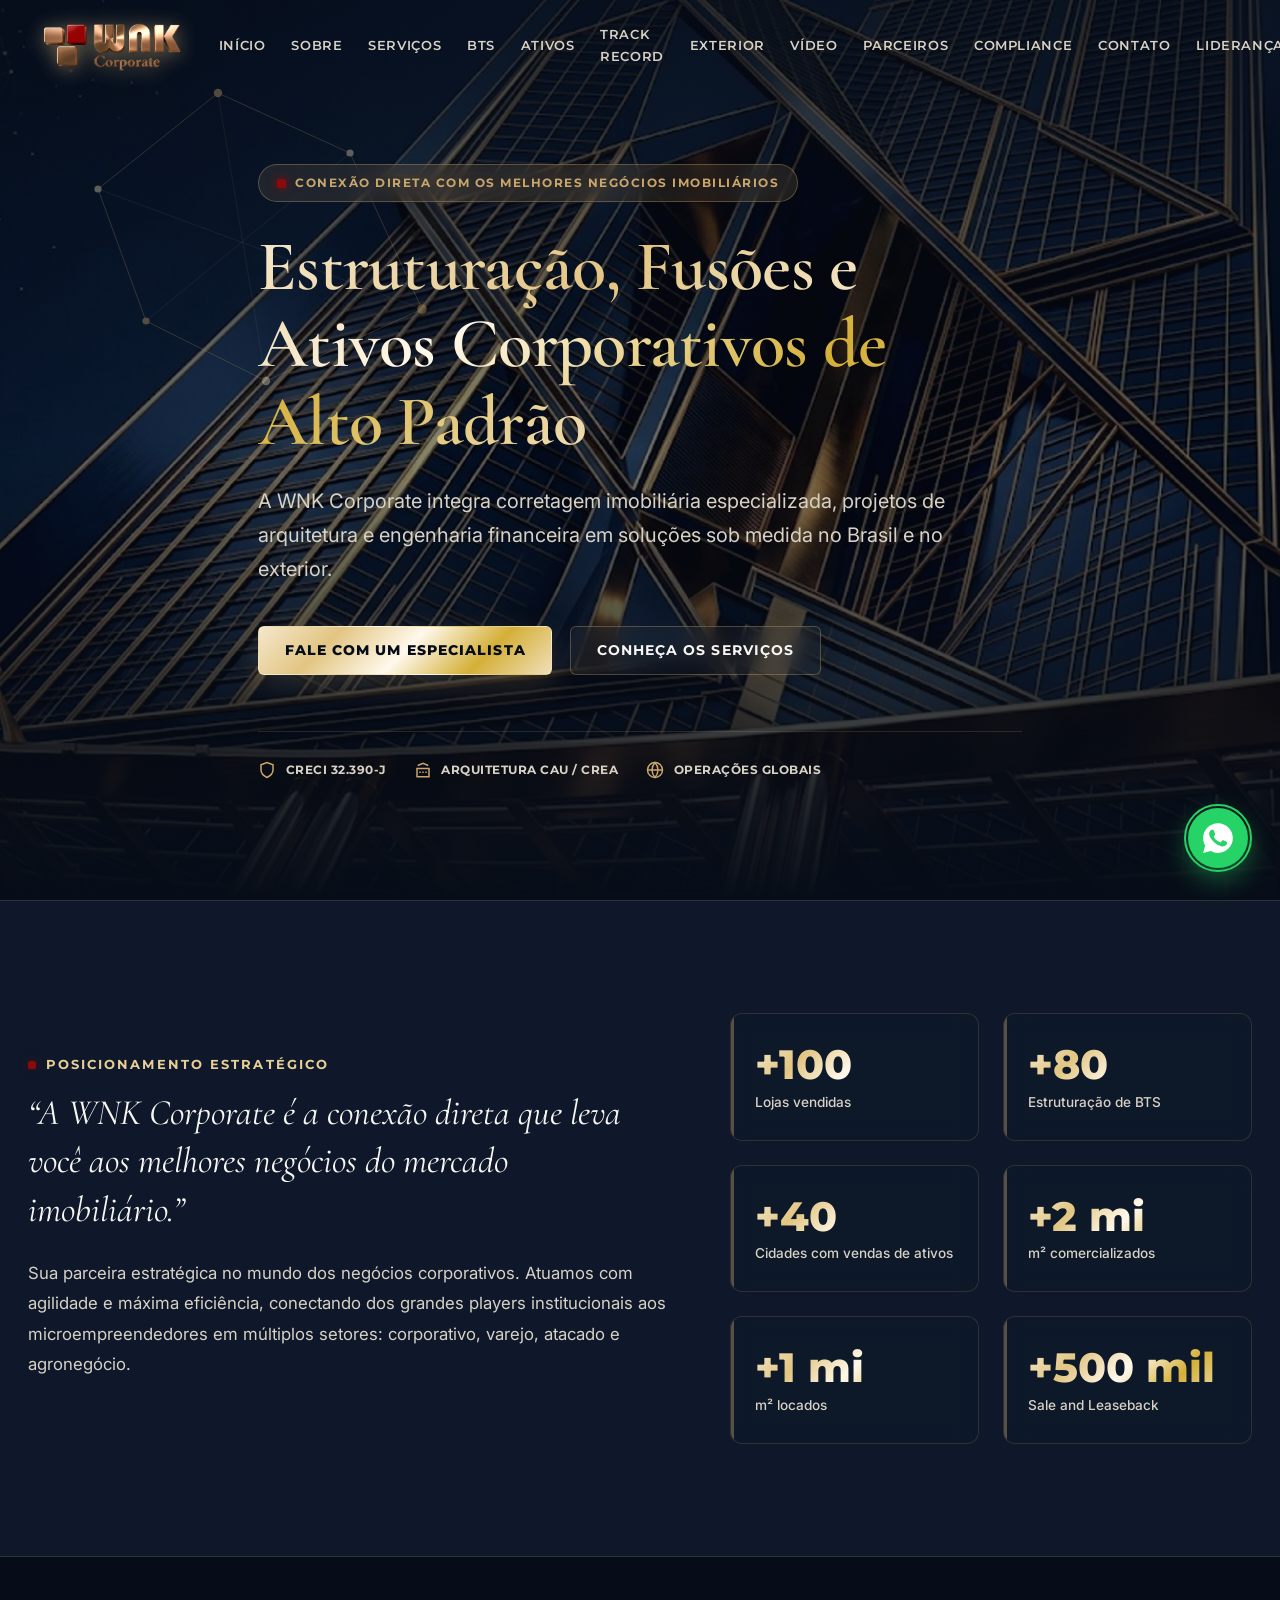
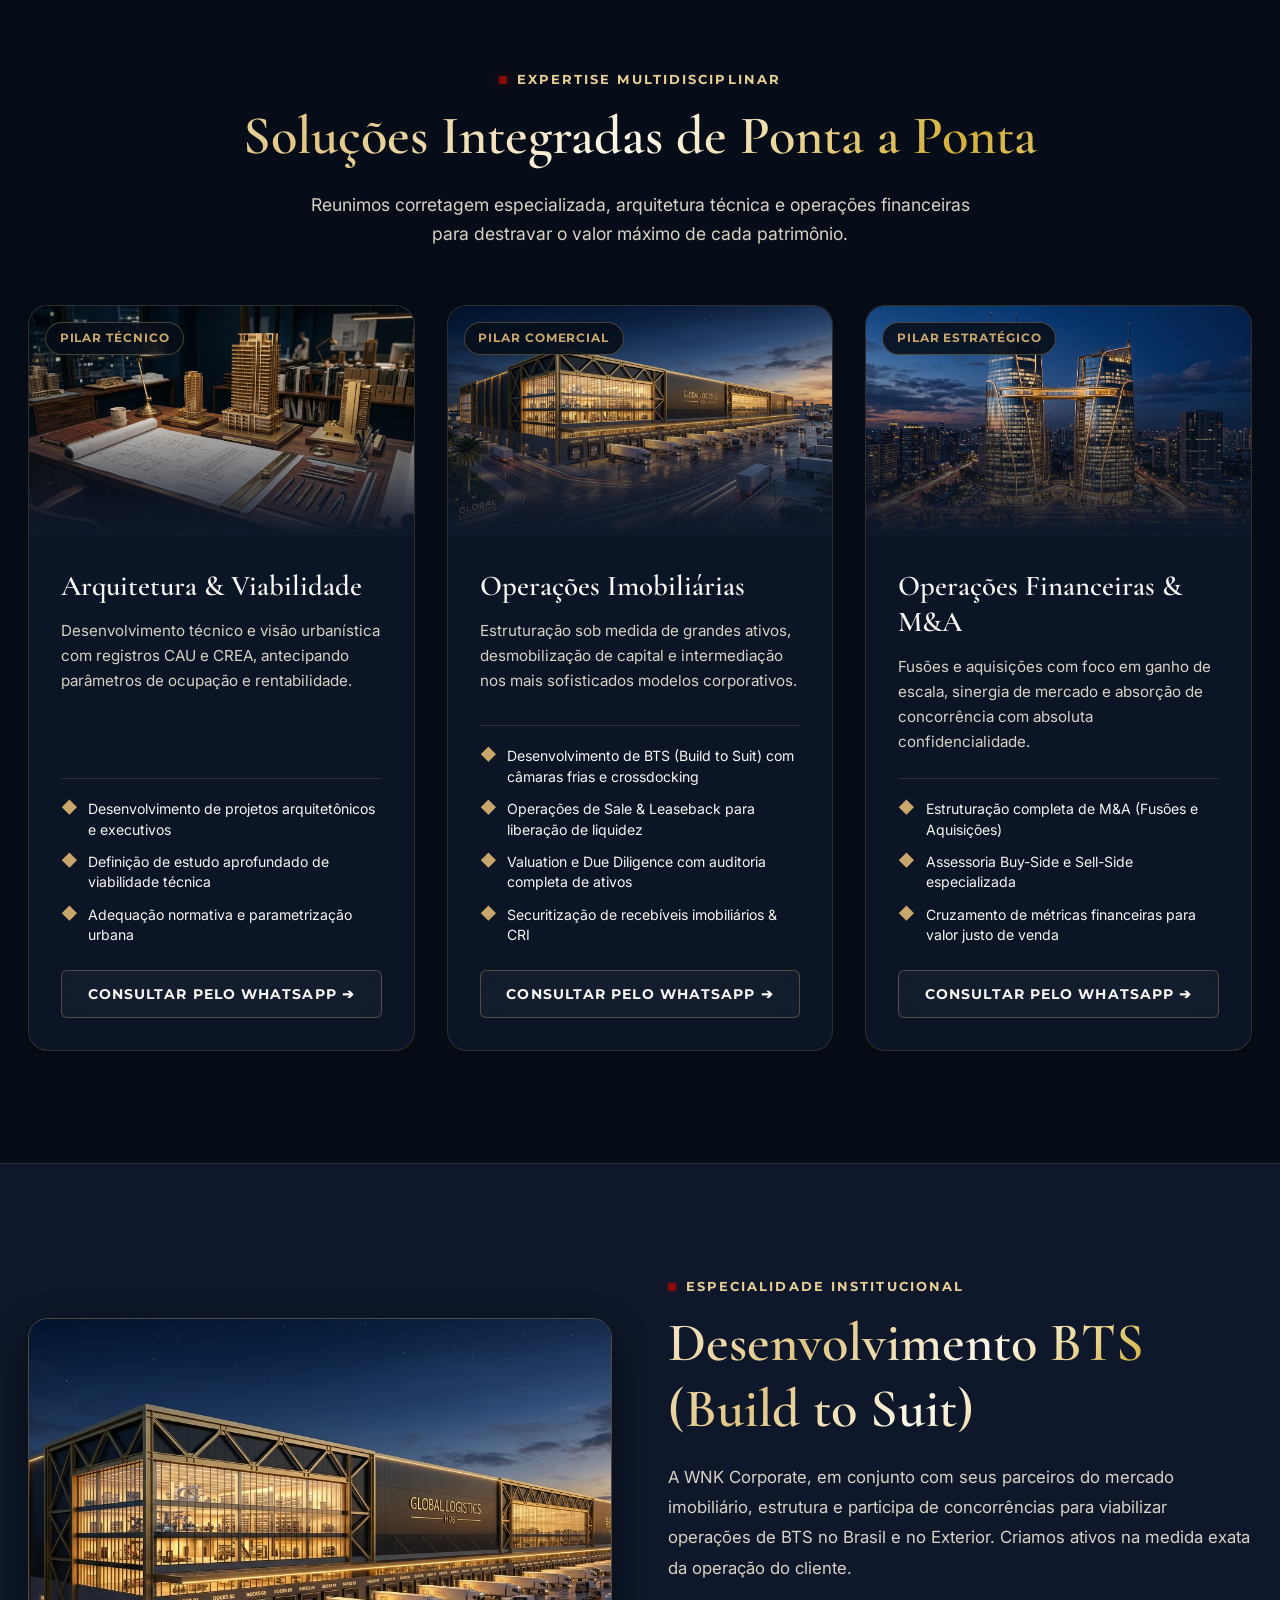
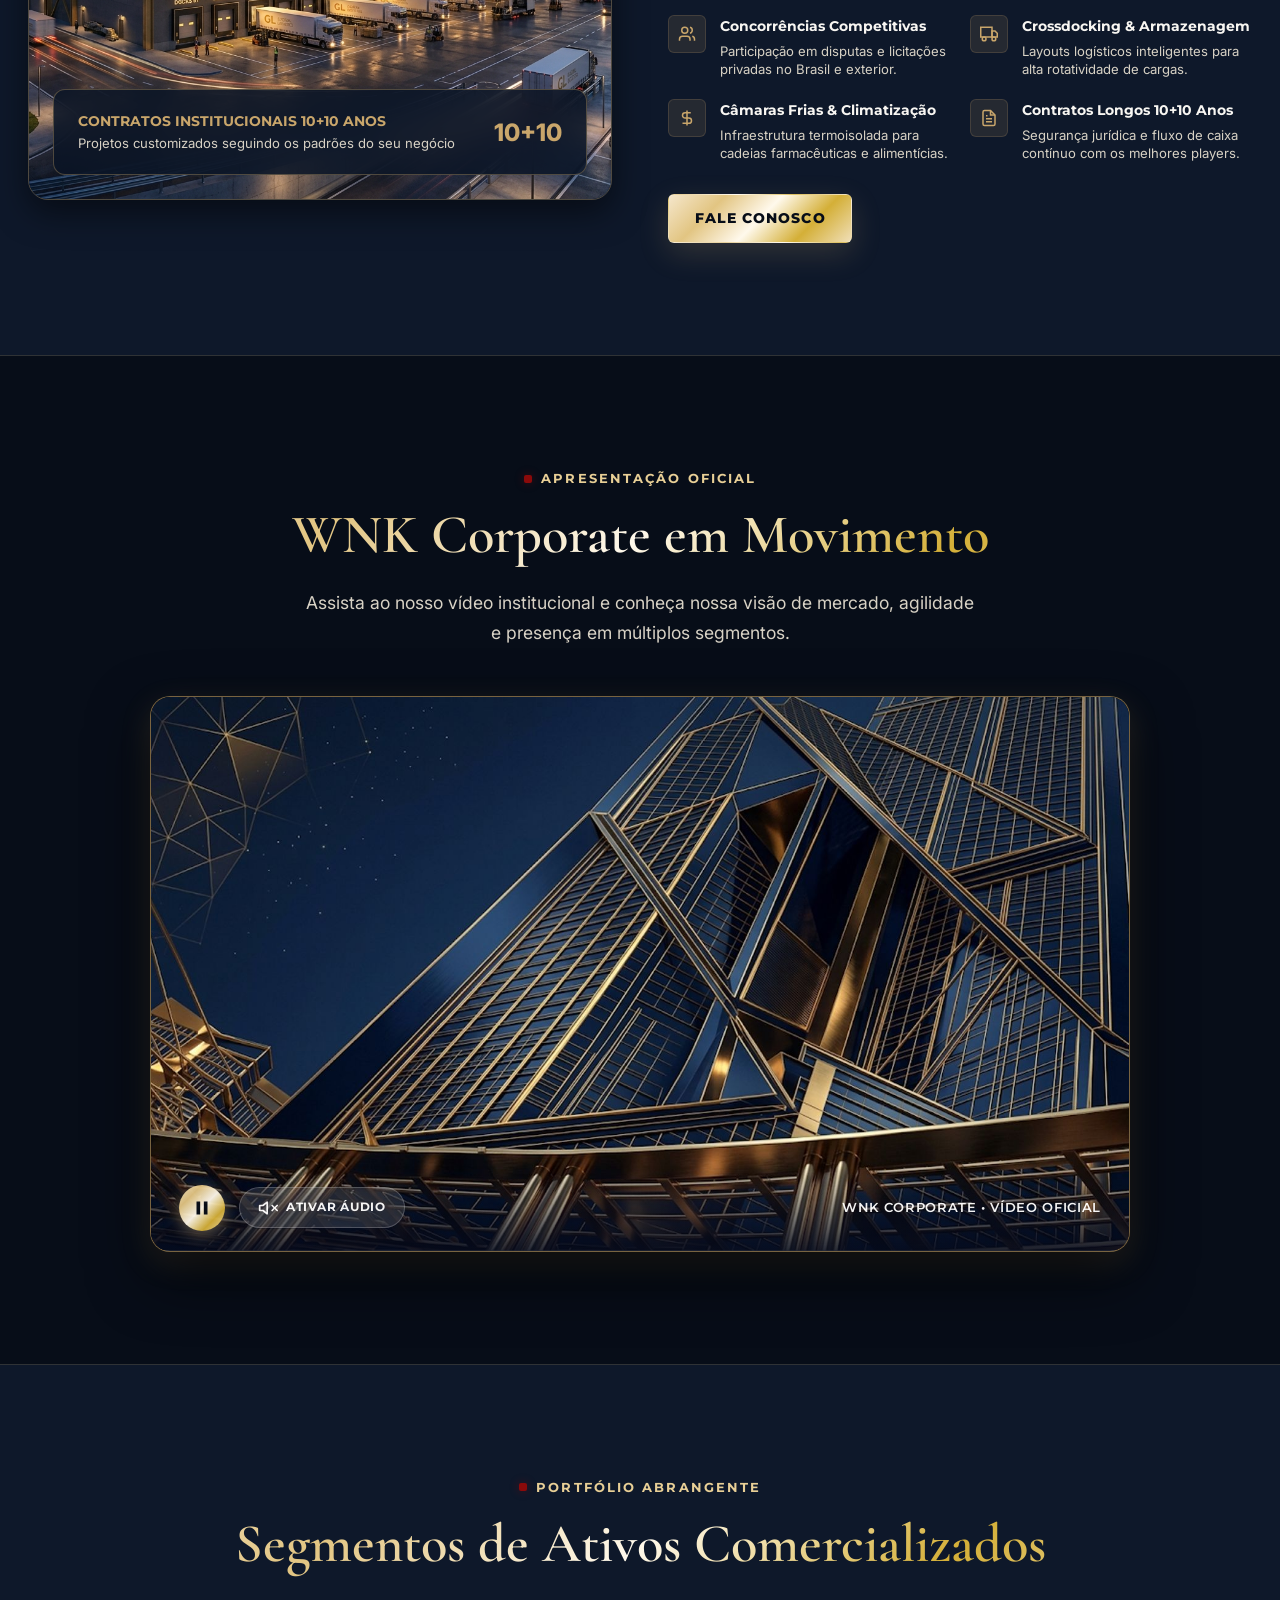
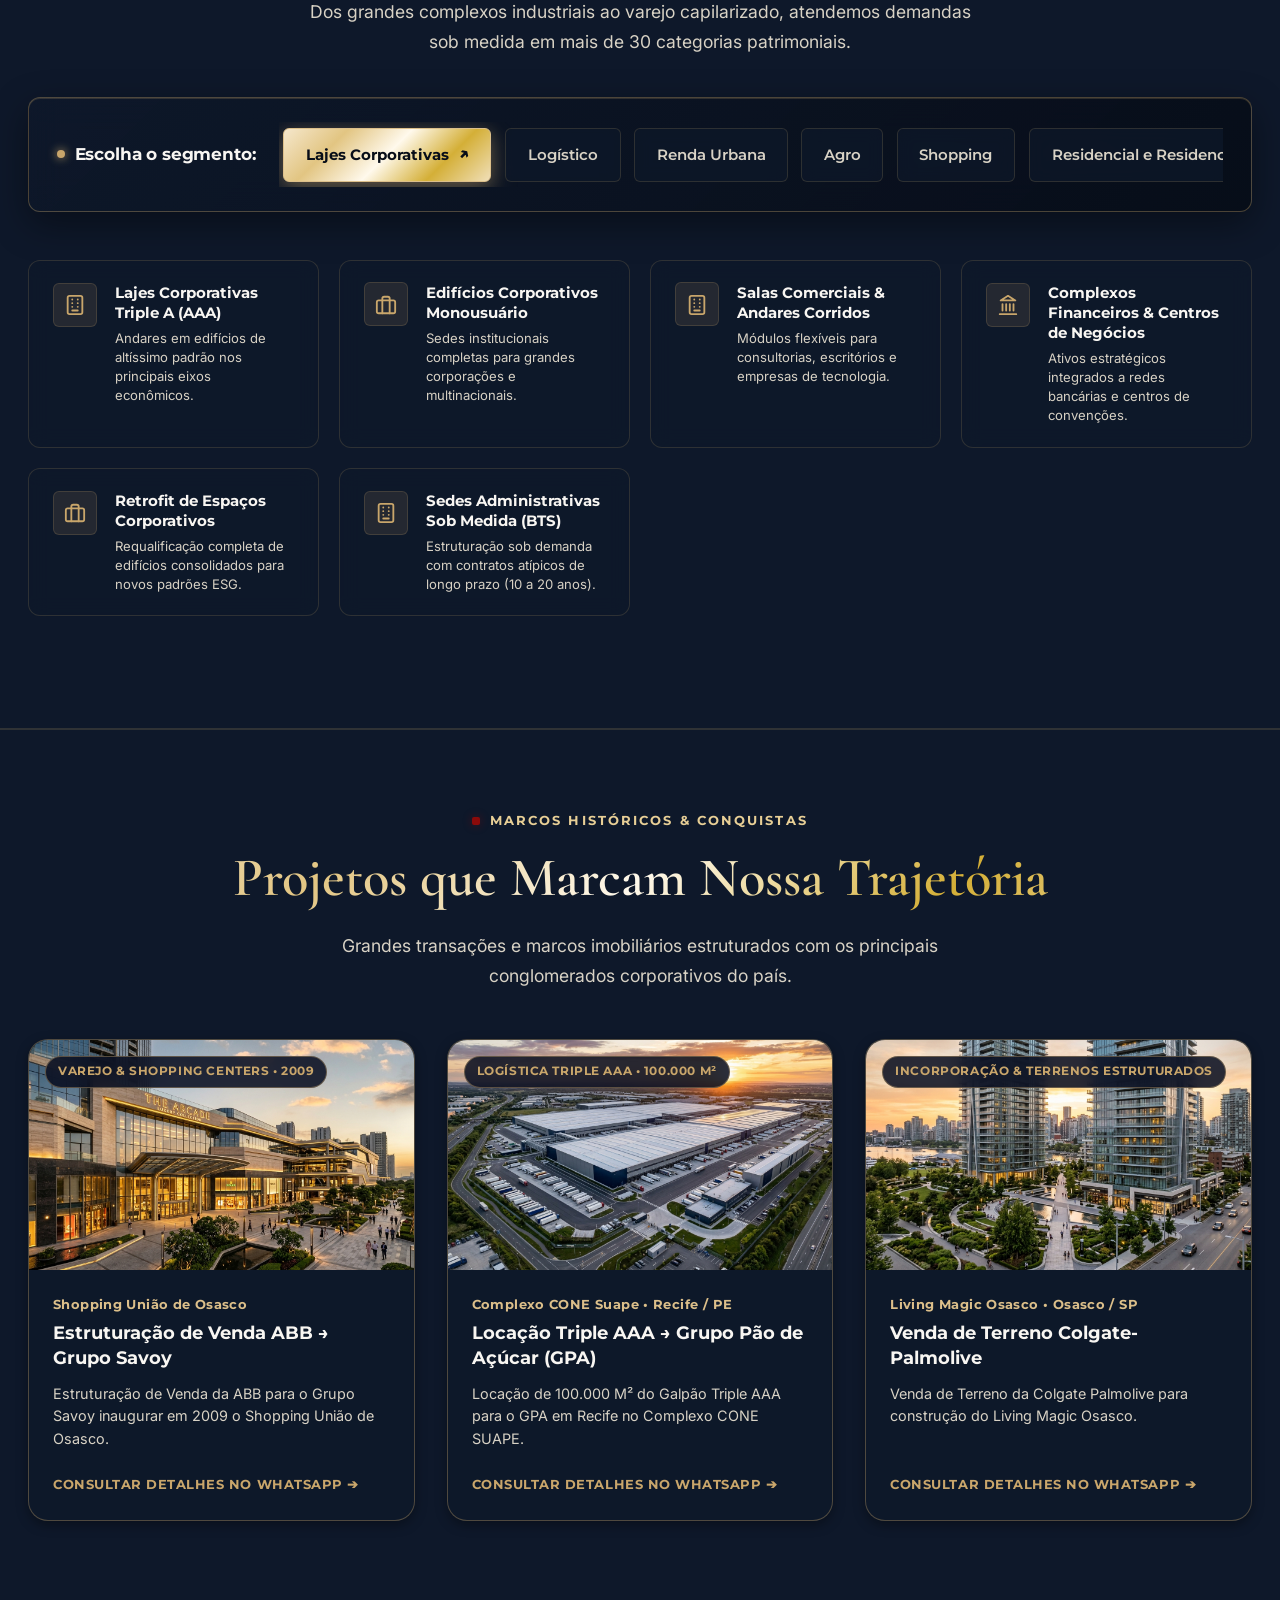
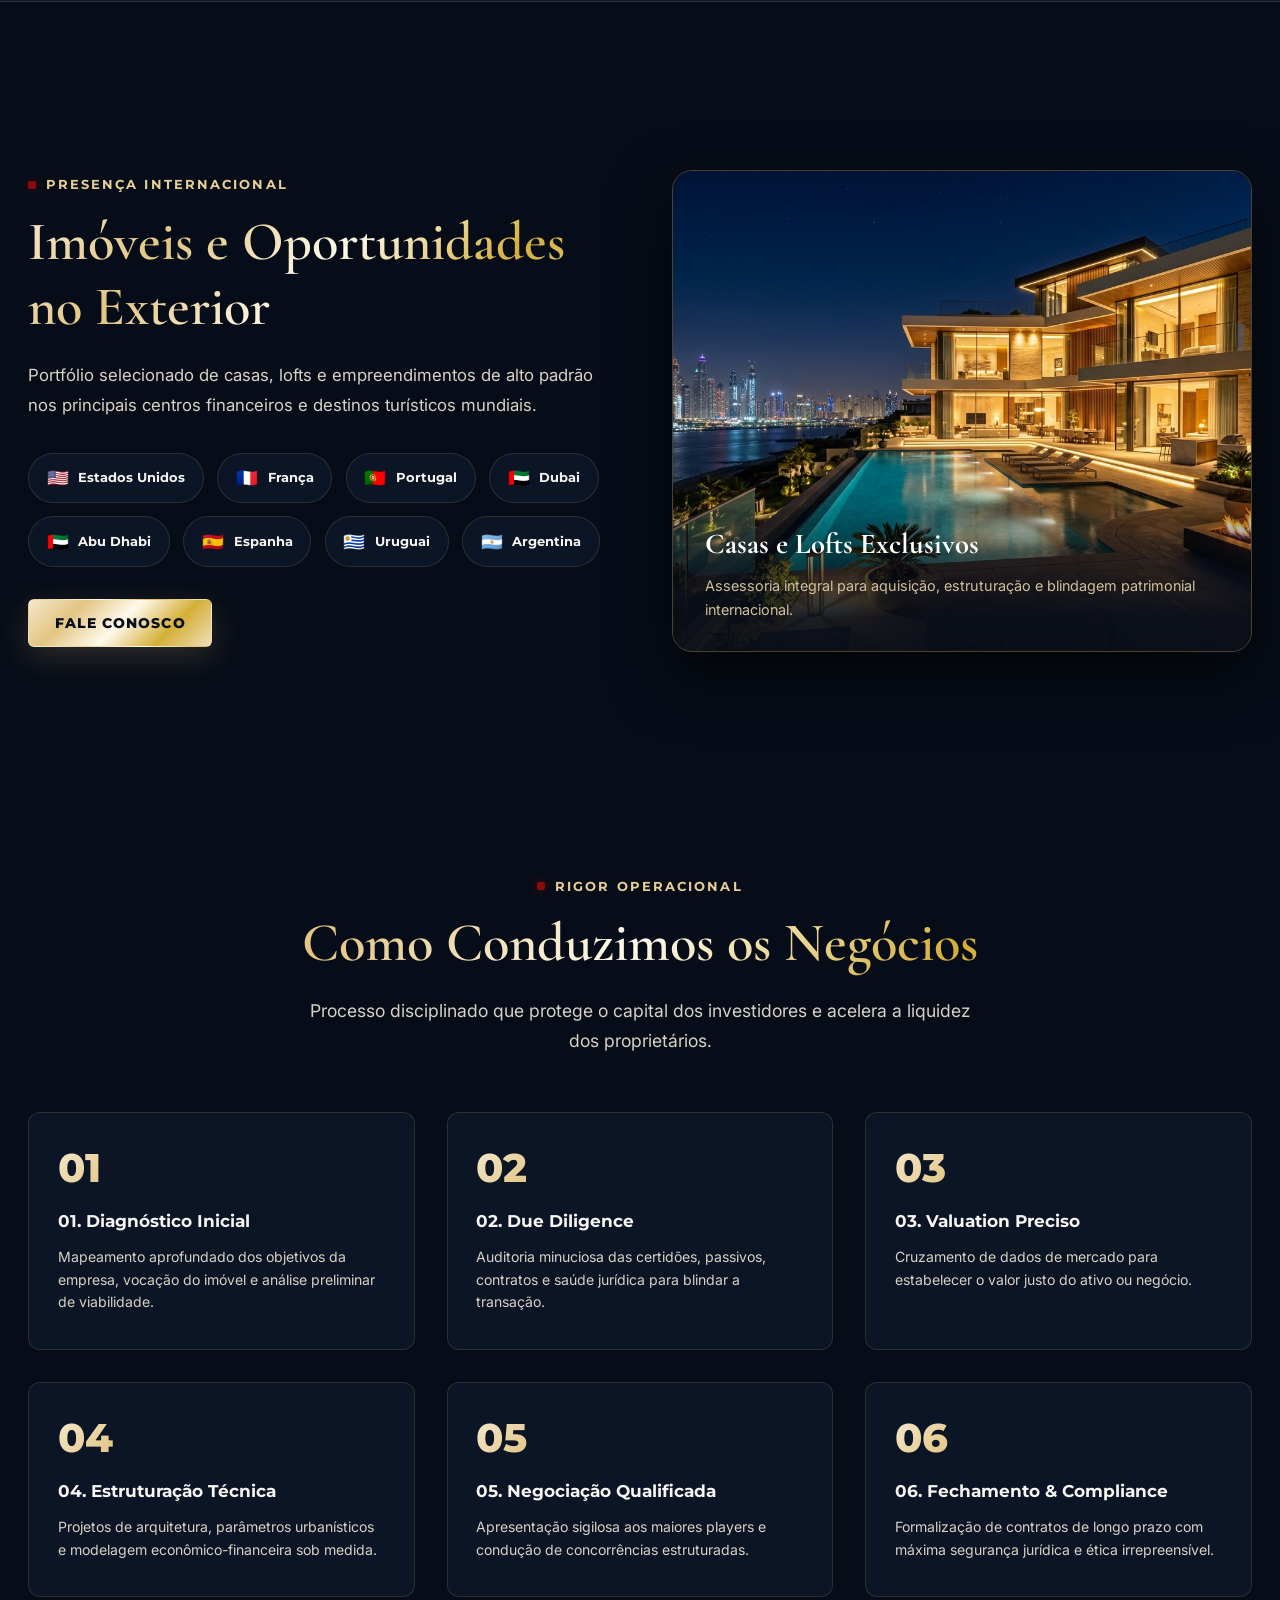
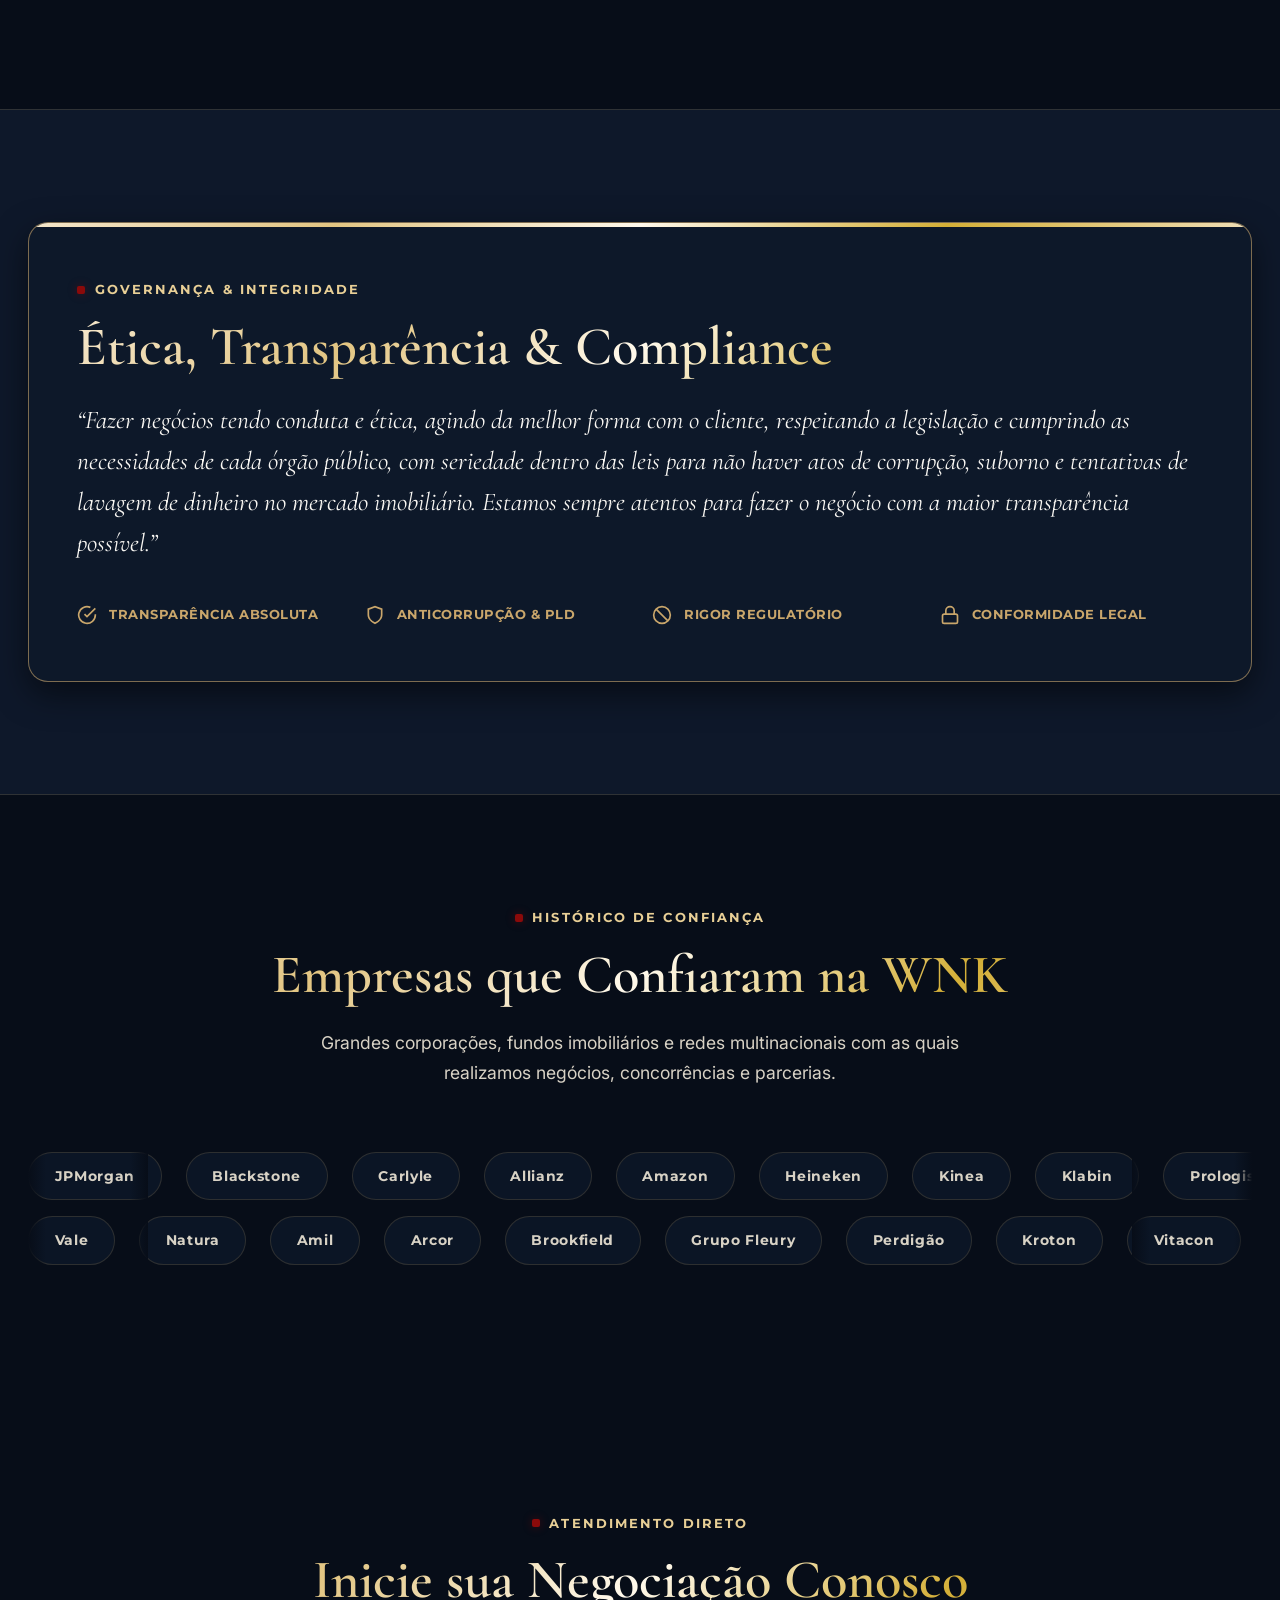
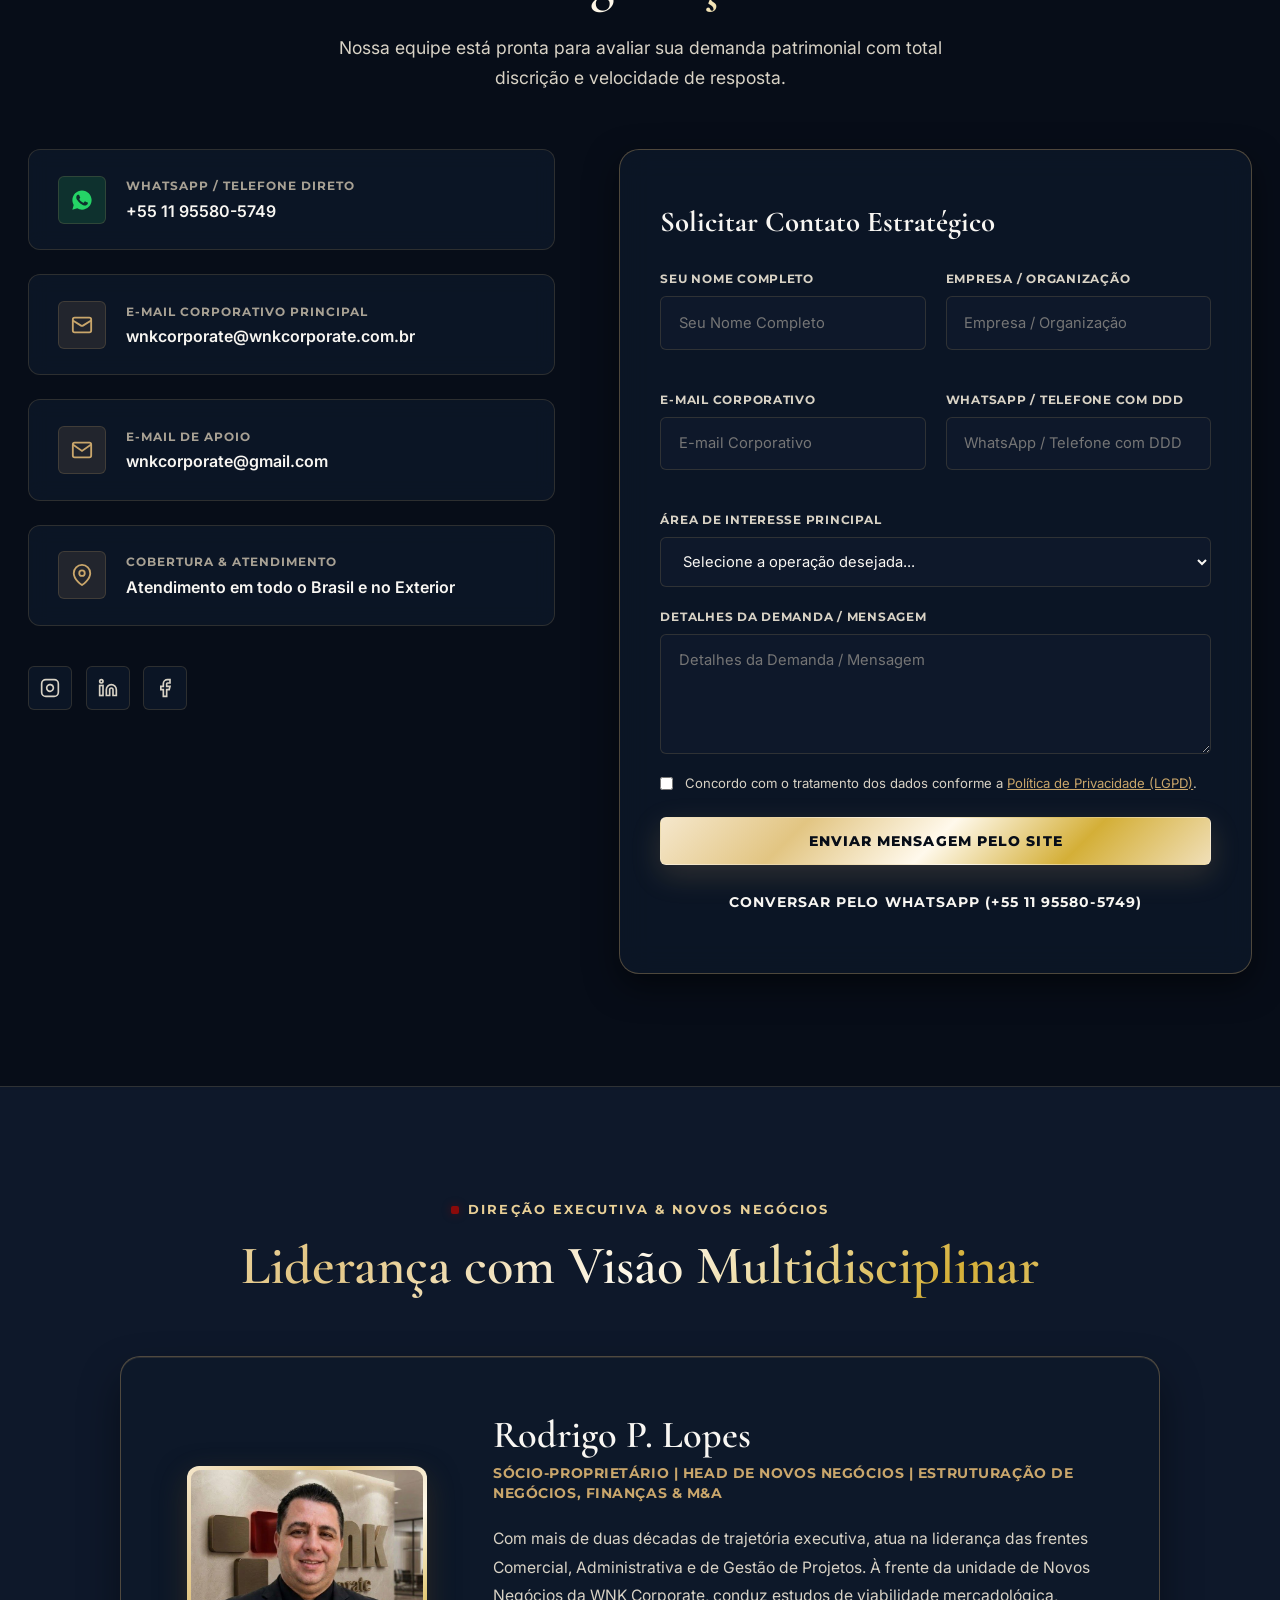
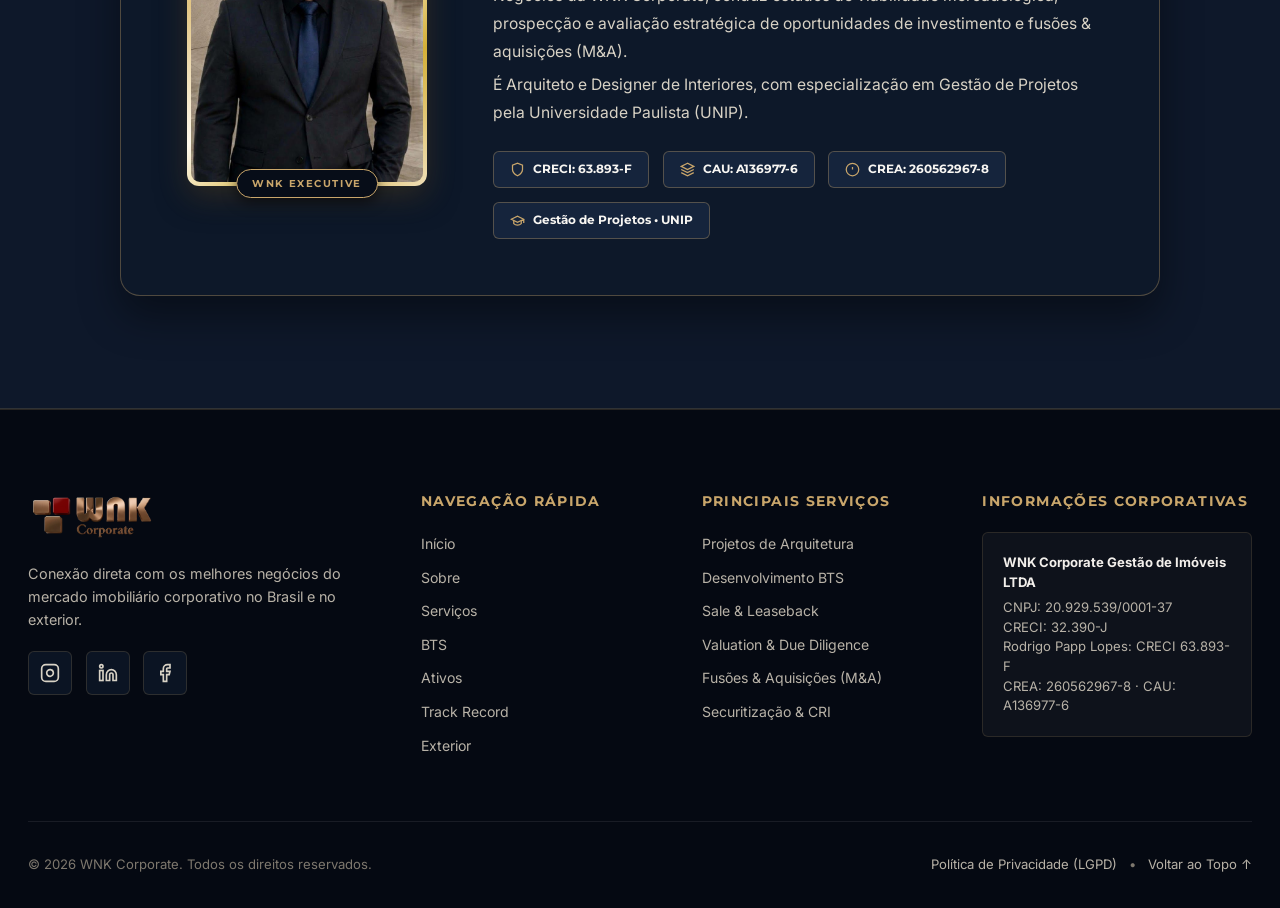
==== commit 4695bb07: "feat: add Track Record menu button and section with flagship landmark transactions" ====
--- a/index.html
+++ b/index.html
@@ -44,6 +44,7 @@
         <a href="#servicos" class="nav-link" data-i18n="nav.services">Serviços</a>
         <a href="#bts" class="nav-link" data-i18n="nav.bts">BTS</a>
         <a href="#ativos" class="nav-link" data-i18n="nav.assets">Ativos</a>
+        <a href="#track-record" class="nav-link" data-i18n="nav.track_record">Track Record</a>
         <a href="#exterior" class="nav-link" data-i18n="nav.global">Exterior</a>
         <a href="#video" class="nav-link" data-i18n="nav.video">Vídeo</a>
         <a href="#parceiros" class="nav-link" data-i18n="nav.clients">Parceiros</a>
@@ -481,6 +482,77 @@
         <!-- Grade Dinâmica de Ativos por Segmento (Injetada via JS com i18n) -->
         <div class="assets-grid" id="assetsList">
           <!-- Renderizado via script.js -->
+        </div>
+      </div>
+    </section>
+
+    <!-- ========================================================================
+         TRACK RECORD (CASOS E MARCOS HISTÓRICOS)
+         ======================================================================== -->
+    <section class="section track-record-section" id="track-record">
+      <div class="container">
+        <div class="text-center">
+          <span class="section-label" data-i18n="track.label">Marcos Históricos & Conquistas</span>
+          <h2 class="section-title text-metallic" data-i18n="track.title">Projetos que Marcam Nossa Trajetória</h2>
+          <p class="section-subtitle" data-i18n="track.subtitle">
+            Grandes transações e marcos imobiliários estruturados com os principais conglomerados corporativos do país.
+          </p>
+        </div>
+
+        <div class="track-record-grid">
+          <!-- Projeto 1: Shopping União de Osasco -->
+          <article class="track-card">
+            <div class="track-card-img-wrap">
+              <img src="assets/images/track_record_shopping_uniao_osasco.jpg" alt="Shopping União de Osasco - Estruturação de Venda ABB para Grupo Savoy" loading="lazy">
+              <span class="track-card-badge" data-i18n="track.c1_tag">Varejo & Shopping Centers • 2009</span>
+            </div>
+            <div class="track-card-content">
+              <div class="track-card-metric" data-i18n="track.c1_metric">Shopping União de Osasco</div>
+              <h3 class="track-card-title" data-i18n="track.c1_title">Estruturação de Venda ABB → Grupo Savoy</h3>
+              <p class="track-card-desc" data-i18n="track.c1_desc">
+                Estruturação de Venda da ABB para o Grupo Savoy inaugurar em 2009 o Shopping União de Osasco.
+              </p>
+              <a href="https://api.whatsapp.com/send?phone=5511955805749&text=Ol%C3%A1!%20Gostaria%20de%20mais%20informa%C3%A7%C3%B5es%20sobre%20a%20estrutura%C3%A7%C3%A3o%20de%20venda%20ABB%20para%20o%20Grupo%20Savoy%20(Shopping%20Uni%C3%A3o%20de%20Osasco)." target="_blank" rel="noopener noreferrer" class="track-card-cta">
+                <span data-i18n="track.cta_btn">Consultar Detalhes no WhatsApp ➔</span>
+              </a>
+            </div>
+          </article>
+
+          <!-- Projeto 2: GPA Complexo CONE Suape -->
+          <article class="track-card">
+            <div class="track-card-img-wrap">
+              <img src="assets/images/track_record_cone_suape_gpa.jpg" alt="Complexo CONE Suape - Locação 100.000 m² Galpão Triple AAA para o GPA" loading="lazy">
+              <span class="track-card-badge" data-i18n="track.c2_tag">Logística Triple AAA • 100.000 m²</span>
+            </div>
+            <div class="track-card-content">
+              <div class="track-card-metric" data-i18n="track.c2_metric">Complexo CONE Suape • Recife / PE</div>
+              <h3 class="track-card-title" data-i18n="track.c2_title">Locação Triple AAA → Grupo Pão de Açúcar (GPA)</h3>
+              <p class="track-card-desc" data-i18n="track.c2_desc">
+                Locação de 100.000 M² do Galpão Triple AAA para o GPA em Recife no Complexo CONE SUAPE.
+              </p>
+              <a href="https://api.whatsapp.com/send?phone=5511955805749&text=Ol%C3%A1!%20Gostaria%20de%20mais%20informa%C3%A7%C3%B5es%20sobre%20a%20loca%C3%A7%C3%A3o%20de%20100.000%20m%C2%B2%20no%20Complexo%20CONE%20Suape%20para%20o%20GPA." target="_blank" rel="noopener noreferrer" class="track-card-cta">
+                <span data-i18n="track.cta_btn">Consultar Detalhes no WhatsApp ➔</span>
+              </a>
+            </div>
+          </article>
+
+          <!-- Projeto 3: Colgate-Palmolive / Living Magic Osasco -->
+          <article class="track-card">
+            <div class="track-card-img-wrap">
+              <img src="assets/images/track_record_colgate_living_magic.jpg" alt="Living Magic Osasco - Venda de Terreno da Colgate-Palmolive" loading="lazy">
+              <span class="track-card-badge" data-i18n="track.c3_tag">Incorporação & Terrenos Estruturados</span>
+            </div>
+            <div class="track-card-content">
+              <div class="track-card-metric" data-i18n="track.c3_metric">Living Magic Osasco • Osasco / SP</div>
+              <h3 class="track-card-title" data-i18n="track.c3_title">Venda de Terreno Colgate-Palmolive</h3>
+              <p class="track-card-desc" data-i18n="track.c3_desc">
+                Venda de Terreno da Colgate Palmolive para construção do Living Magic Osasco.
+              </p>
+              <a href="https://api.whatsapp.com/send?phone=5511955805749&text=Ol%C3%A1!%20Gostaria%20de%20mais%20informa%C3%A7%C3%B5es%20sobre%20a%20venda%20de%20terreno%20da%20Colgate-Palmolive%20para%20o%20Living%20Magic%20Osasco." target="_blank" rel="noopener noreferrer" class="track-card-cta">
+                <span data-i18n="track.cta_btn">Consultar Detalhes no WhatsApp ➔</span>
+              </a>
+            </div>
+          </article>
         </div>
       </div>
     </section>
@@ -979,6 +1051,7 @@
             <a href="#servicos" data-i18n="nav.services">Serviços</a>
             <a href="#bts" data-i18n="nav.bts">Build to Suit</a>
             <a href="#ativos" data-i18n="nav.assets">Ativos</a>
+            <a href="#track-record" data-i18n="nav.track_record">Track Record</a>
             <a href="#exterior" data-i18n="nav.global">Exterior</a>
           </div>
         </div>
--- a/styles.css
+++ b/styles.css
@@ -2403,3 +2403,141 @@
   transform: translateX(-50%) translateY(0);
   opacity: 1;
 }
+
+/* ==========================================================================
+   TRACK RECORD (CASOS E MARCOS HISTÓRICOS)
+   ========================================================================== */
+.track-record-section {
+  position: relative;
+  background: var(--bg-surface);
+  border-top: 1px solid var(--border-subtle);
+  border-bottom: 1px solid var(--border-subtle);
+  padding: 5rem 0;
+  overflow: hidden;
+}
+
+.track-record-grid {
+  display: grid;
+  grid-template-columns: repeat(3, 1fr);
+  gap: 2rem;
+  margin-top: 3rem;
+}
+
+@media (max-width: 1024px) {
+  .track-record-grid {
+    grid-template-columns: repeat(2, 1fr);
+  }
+}
+
+@media (max-width: 680px) {
+  .track-record-grid {
+    grid-template-columns: 1fr;
+  }
+}
+
+.track-card {
+  display: flex;
+  flex-direction: column;
+  background: var(--bg-card);
+  border: 1px solid var(--border-medium);
+  border-radius: var(--radius-lg);
+  overflow: hidden;
+  text-decoration: none;
+  transition: transform var(--transition-base), border-color var(--transition-base), box-shadow var(--transition-base);
+  box-shadow: var(--shadow-sm);
+  position: relative;
+}
+
+.track-card:hover {
+  transform: translateY(-6px);
+  border-color: var(--gold-400);
+  box-shadow: 0 12px 30px rgba(201, 166, 107, 0.18);
+}
+
+.track-card-img-wrap {
+  position: relative;
+  width: 100%;
+  height: 230px;
+  overflow: hidden;
+  background: #050B1E;
+}
+
+.track-card-img-wrap img {
+  width: 100%;
+  height: 100%;
+  object-fit: cover;
+  transition: transform 0.6s cubic-bezier(0.16, 1, 0.3, 1);
+}
+
+.track-card:hover .track-card-img-wrap img {
+  transform: scale(1.06);
+}
+
+.track-card-badge {
+  position: absolute;
+  top: 1rem;
+  left: 1rem;
+  background: rgba(5, 11, 30, 0.85);
+  backdrop-filter: blur(8px);
+  border: 1px solid rgba(201, 166, 107, 0.4);
+  color: var(--gold-400);
+  font-family: var(--font-heading);
+  font-size: 0.72rem;
+  font-weight: 700;
+  text-transform: uppercase;
+  letter-spacing: 0.05em;
+  padding: 0.35rem 0.75rem;
+  border-radius: var(--radius-full);
+}
+
+.track-card-content {
+  padding: 1.5rem;
+  display: flex;
+  flex-direction: column;
+  flex-grow: 1;
+}
+
+.track-card-metric {
+  font-size: 0.8rem;
+  font-family: var(--font-heading);
+  font-weight: 700;
+  color: var(--gold-300);
+  margin-bottom: 0.4rem;
+  letter-spacing: 0.03em;
+}
+
+.track-card-title {
+  font-family: var(--font-heading);
+  font-size: 1.15rem;
+  font-weight: 700;
+  color: var(--text-primary);
+  margin-bottom: 0.75rem;
+  line-height: 1.35;
+}
+
+.track-card-desc {
+  font-size: 0.9rem;
+  color: var(--text-secondary);
+  line-height: 1.55;
+  margin-bottom: 1.5rem;
+  flex-grow: 1;
+}
+
+.track-card-cta {
+  display: inline-flex;
+  align-items: center;
+  gap: 0.4rem;
+  color: var(--gold-400);
+  font-family: var(--font-heading);
+  font-size: 0.82rem;
+  font-weight: 700;
+  text-transform: uppercase;
+  letter-spacing: 0.04em;
+  transition: gap var(--transition-fast), color var(--transition-fast);
+}
+
+.track-card:hover .track-card-cta {
+  color: var(--gold-300);
+  gap: 0.65rem;
+}
+
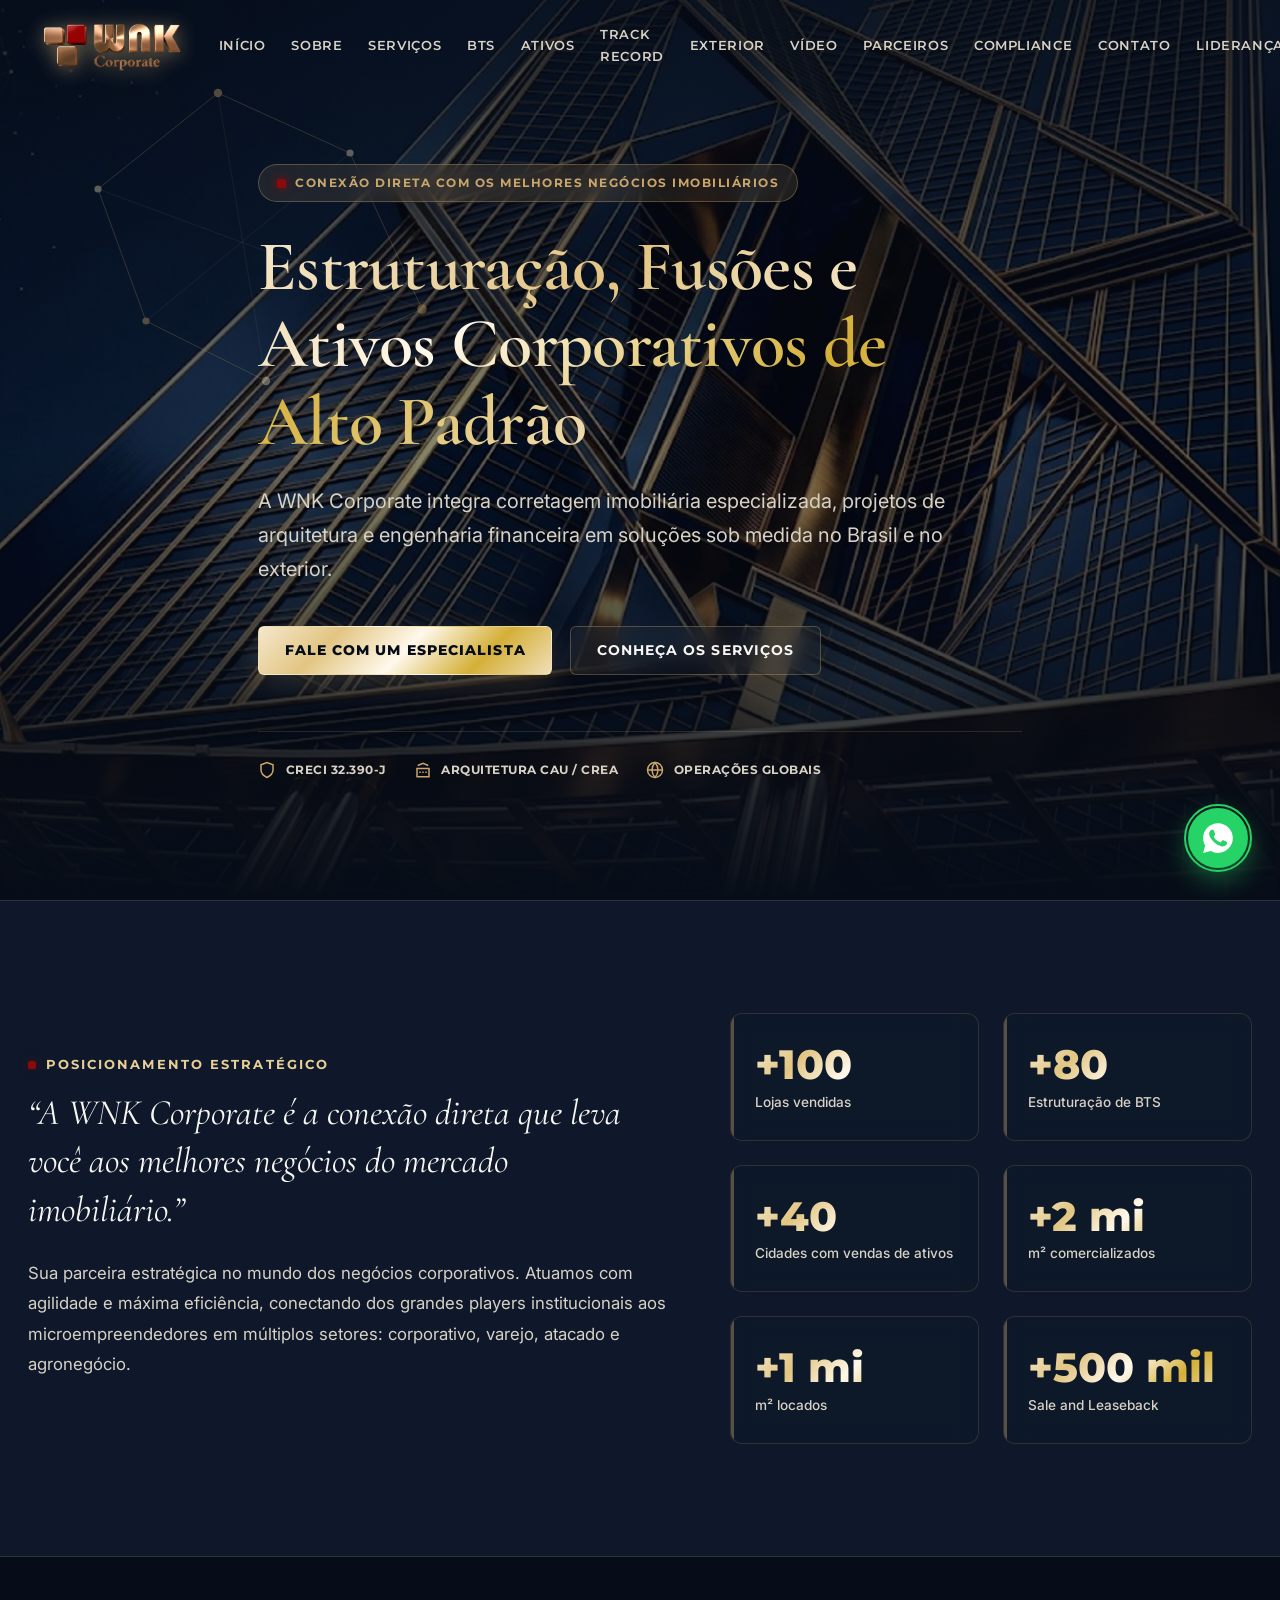
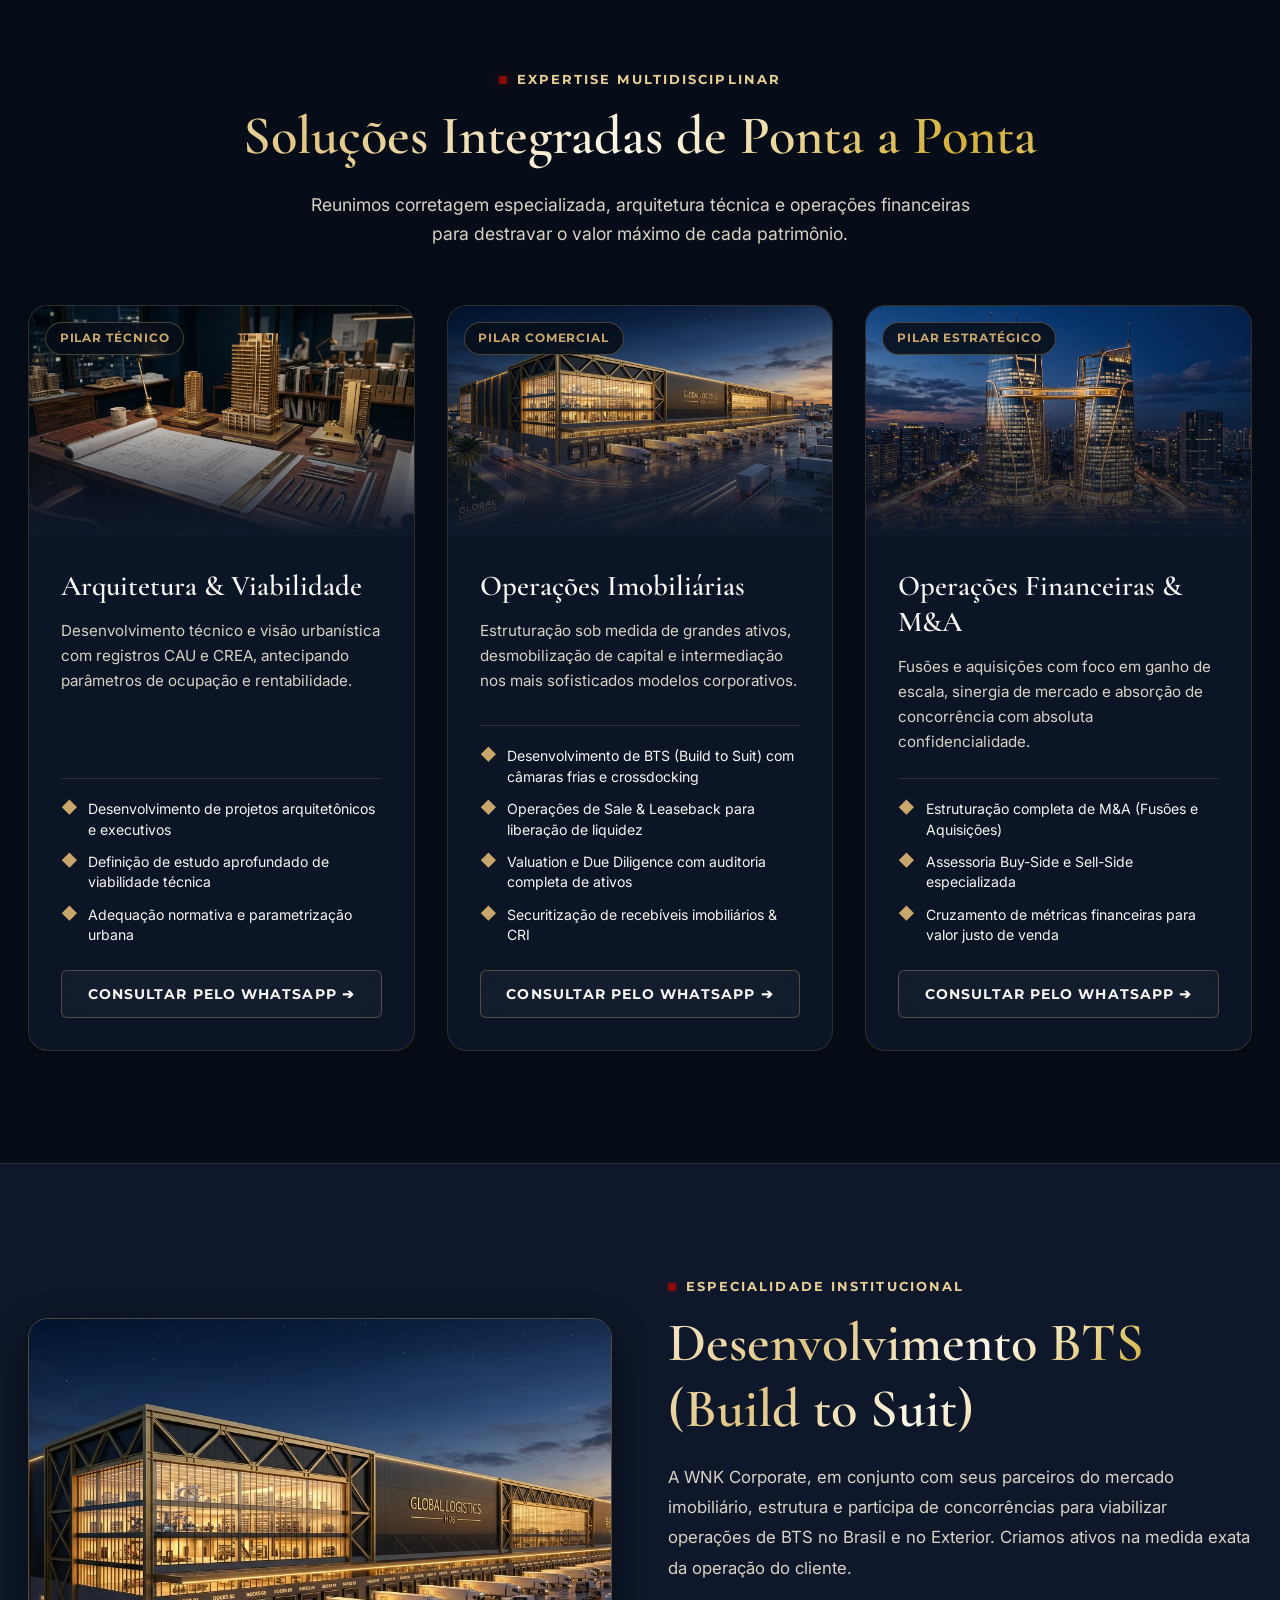
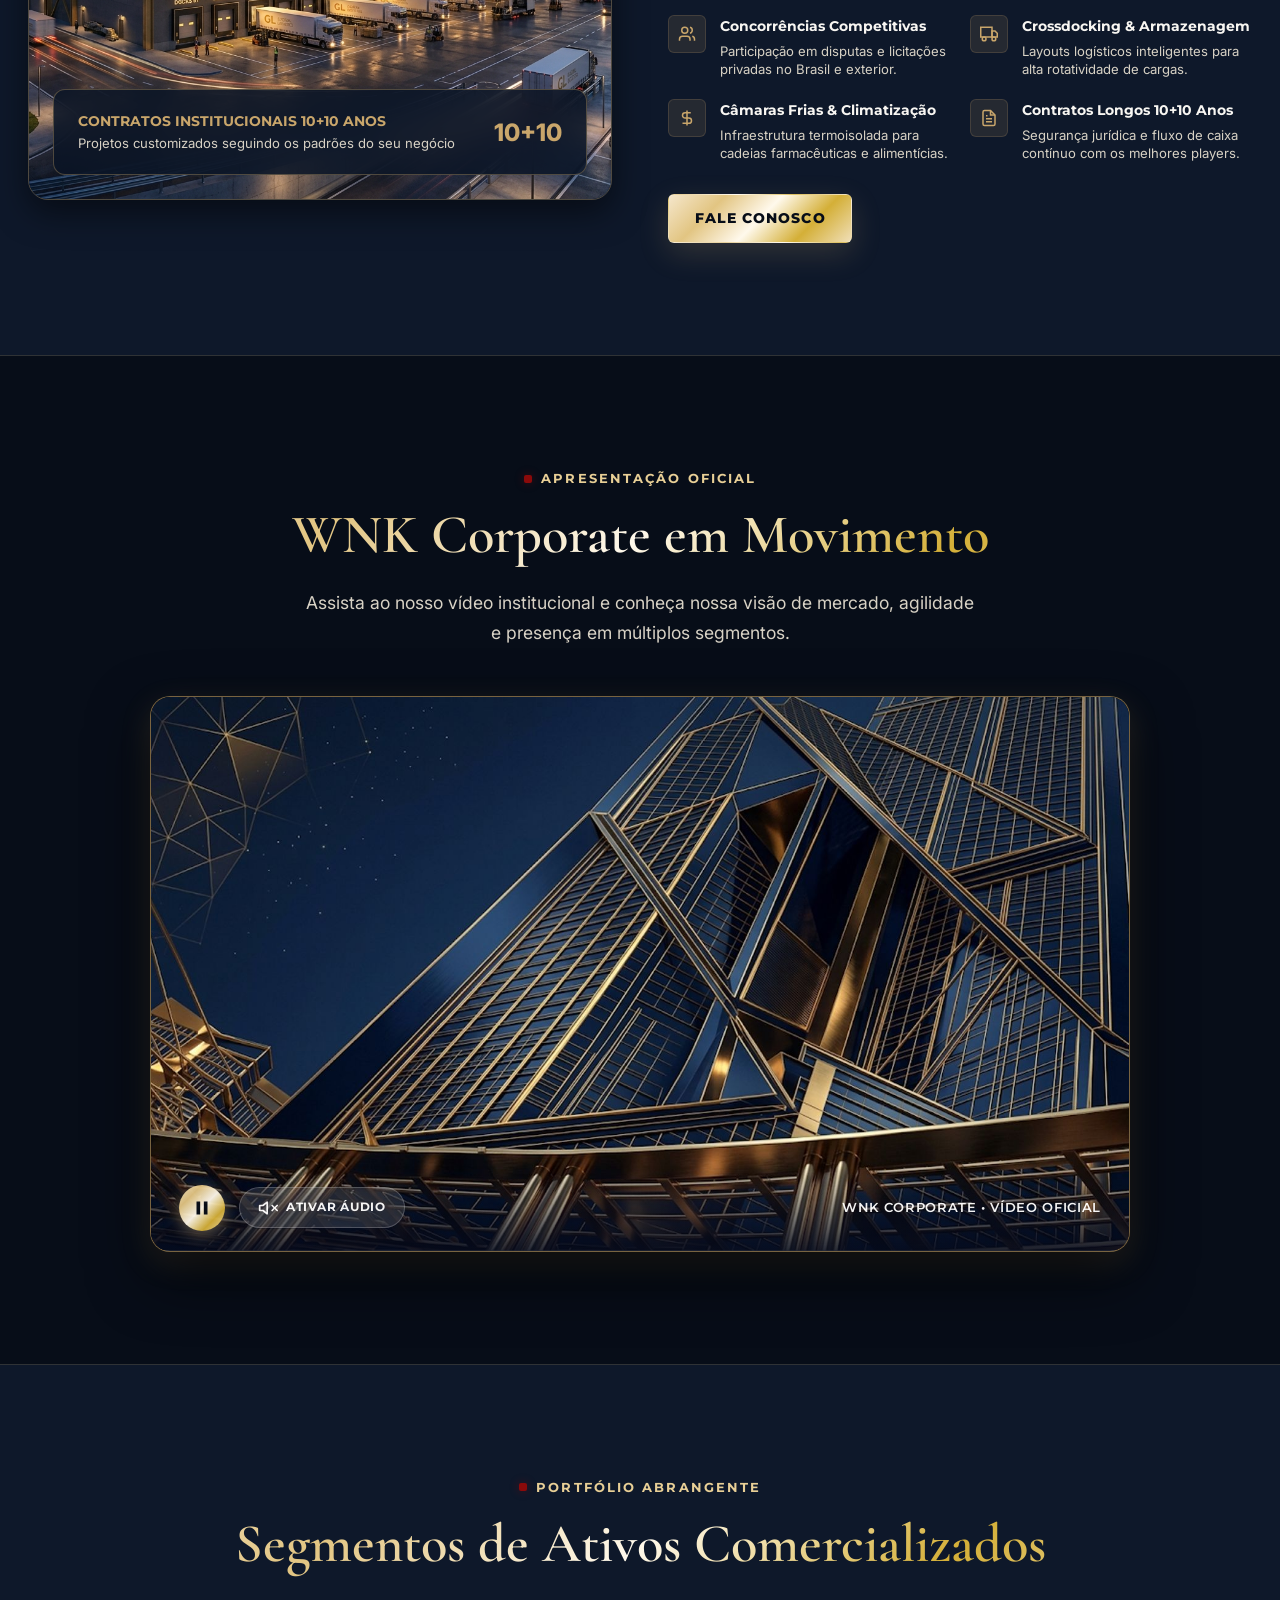
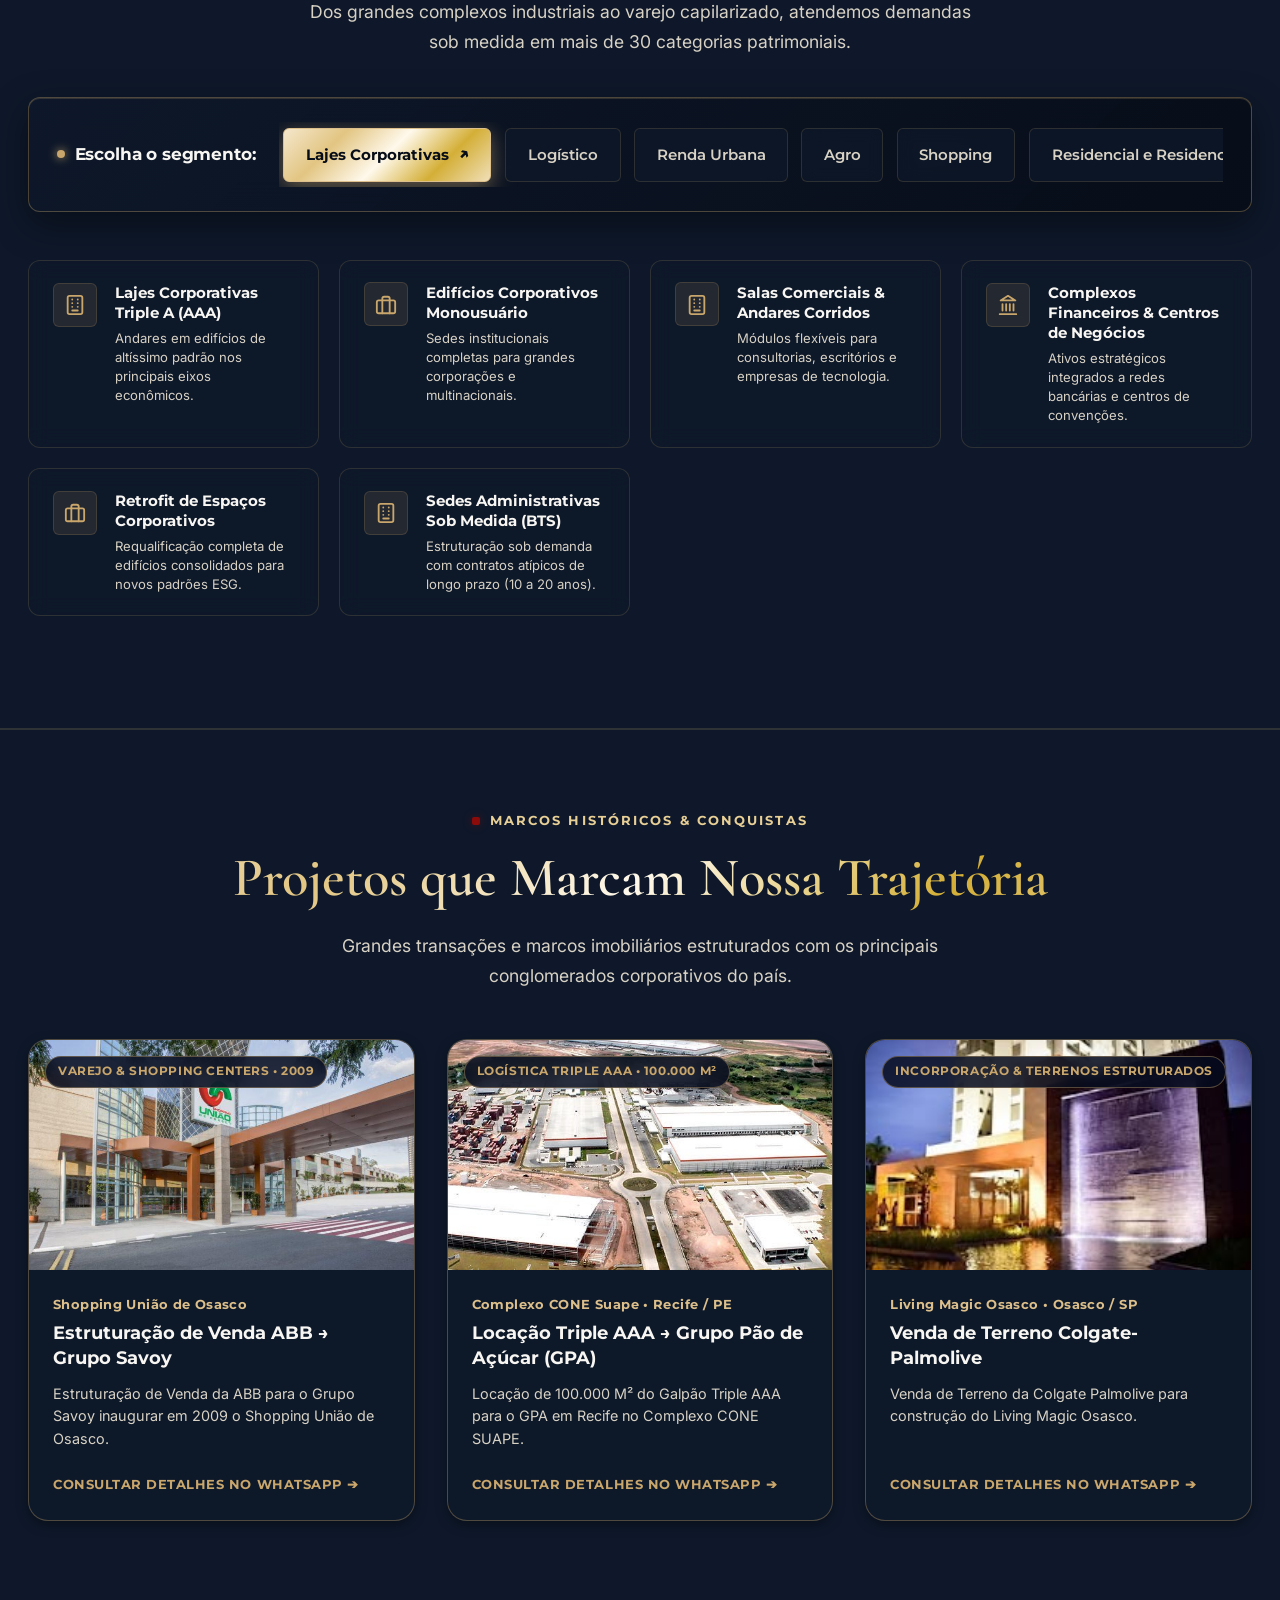
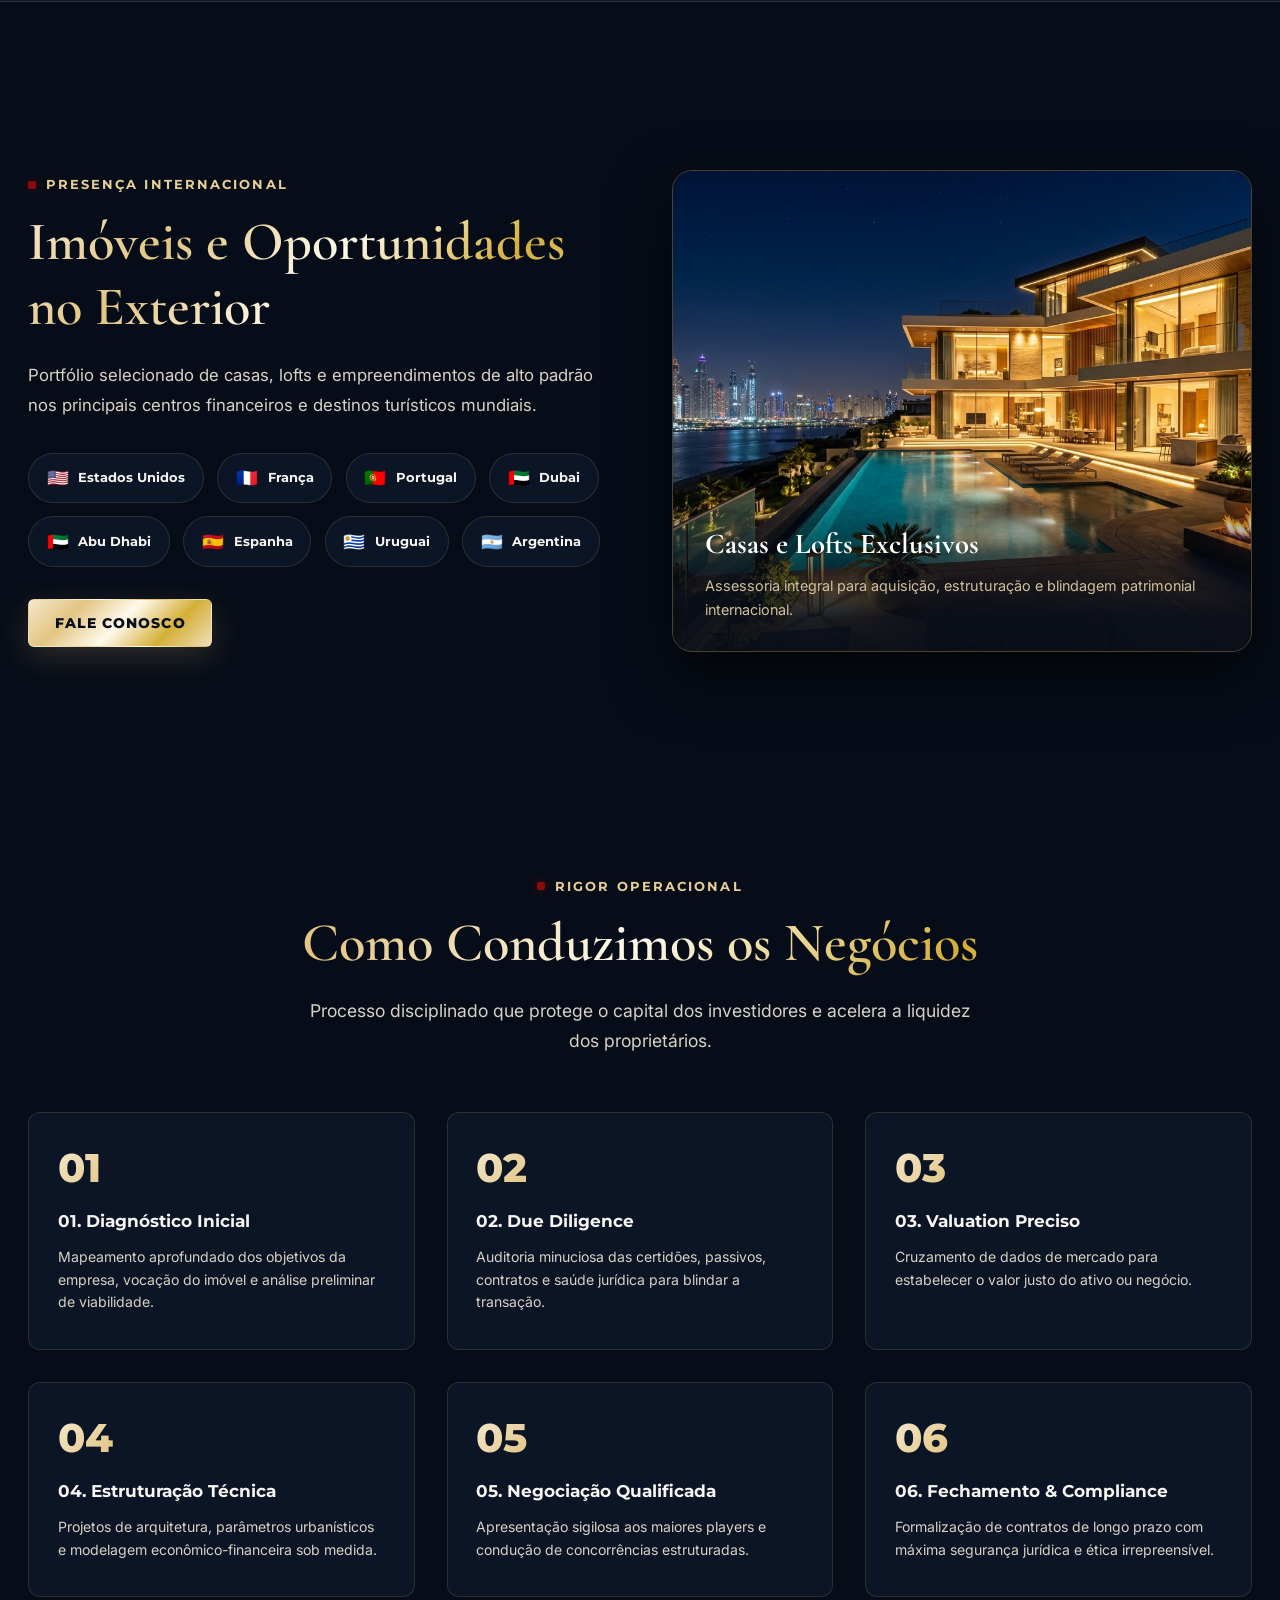
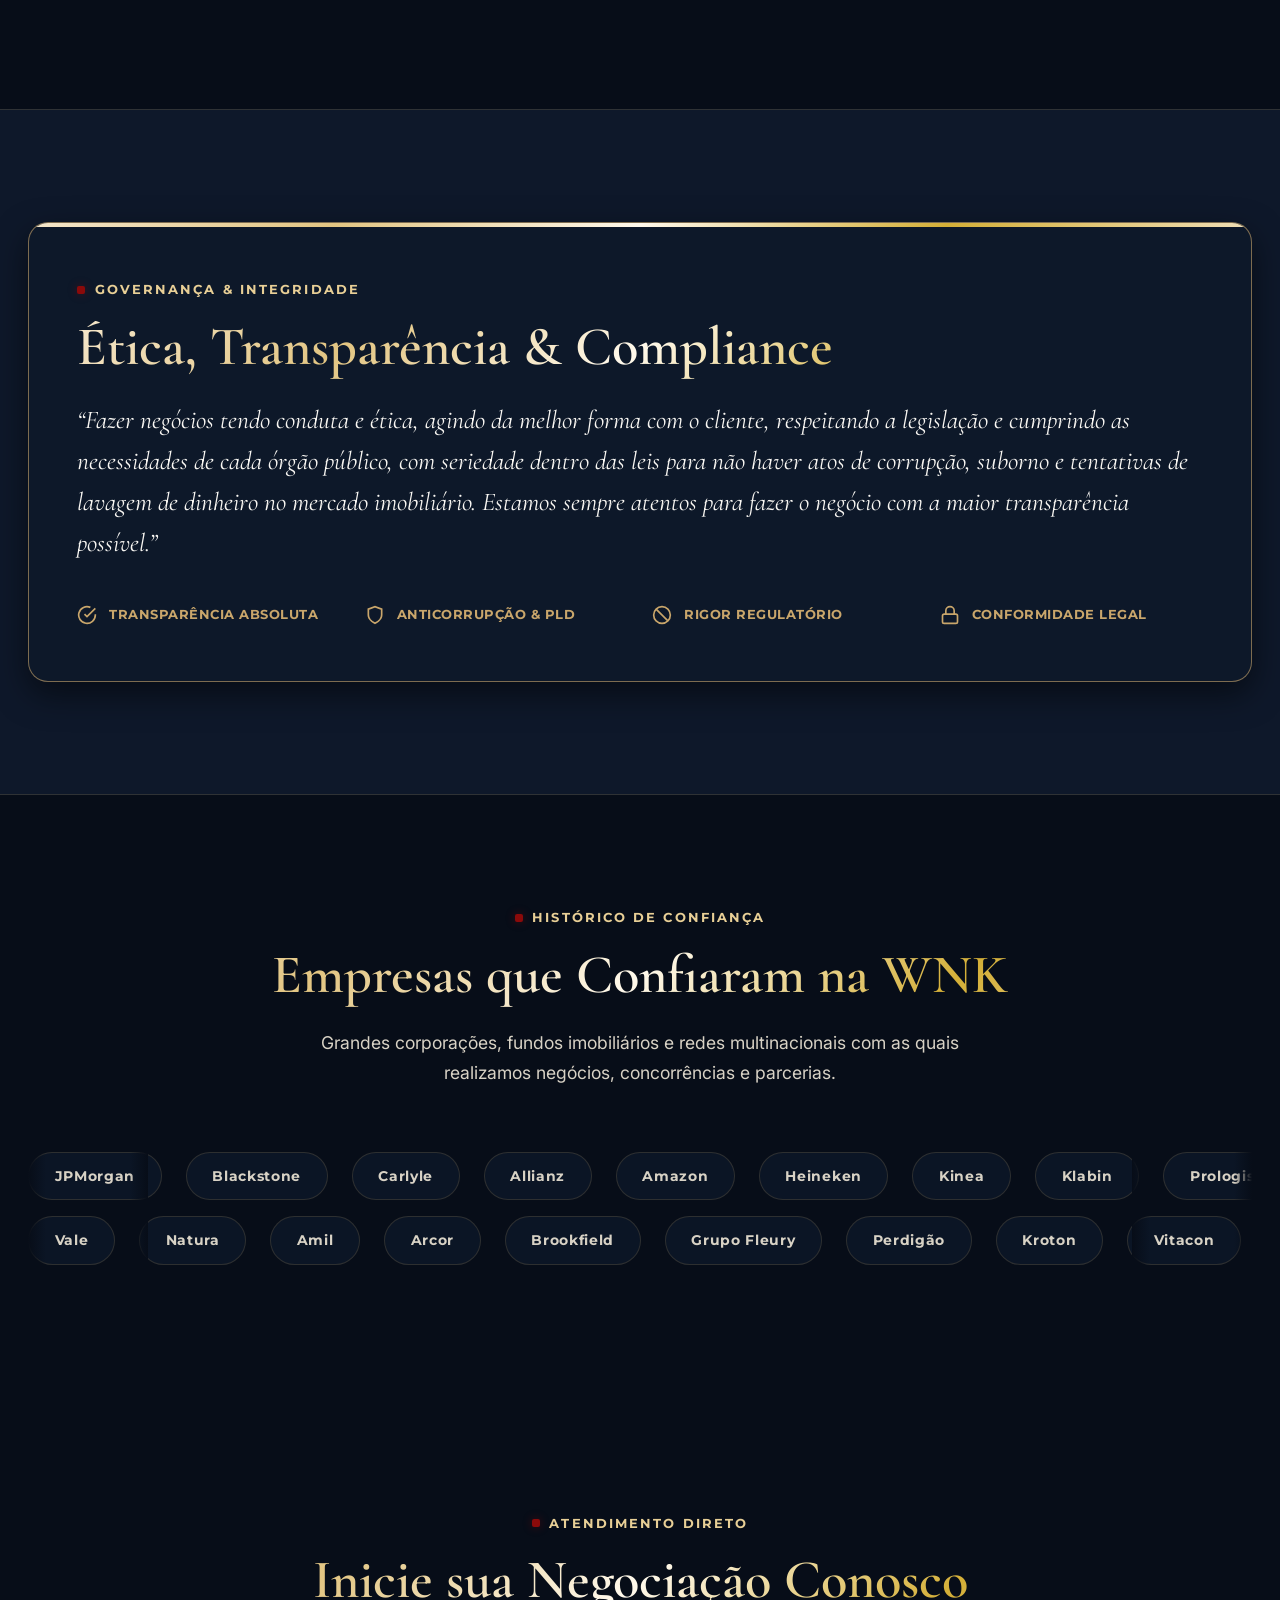
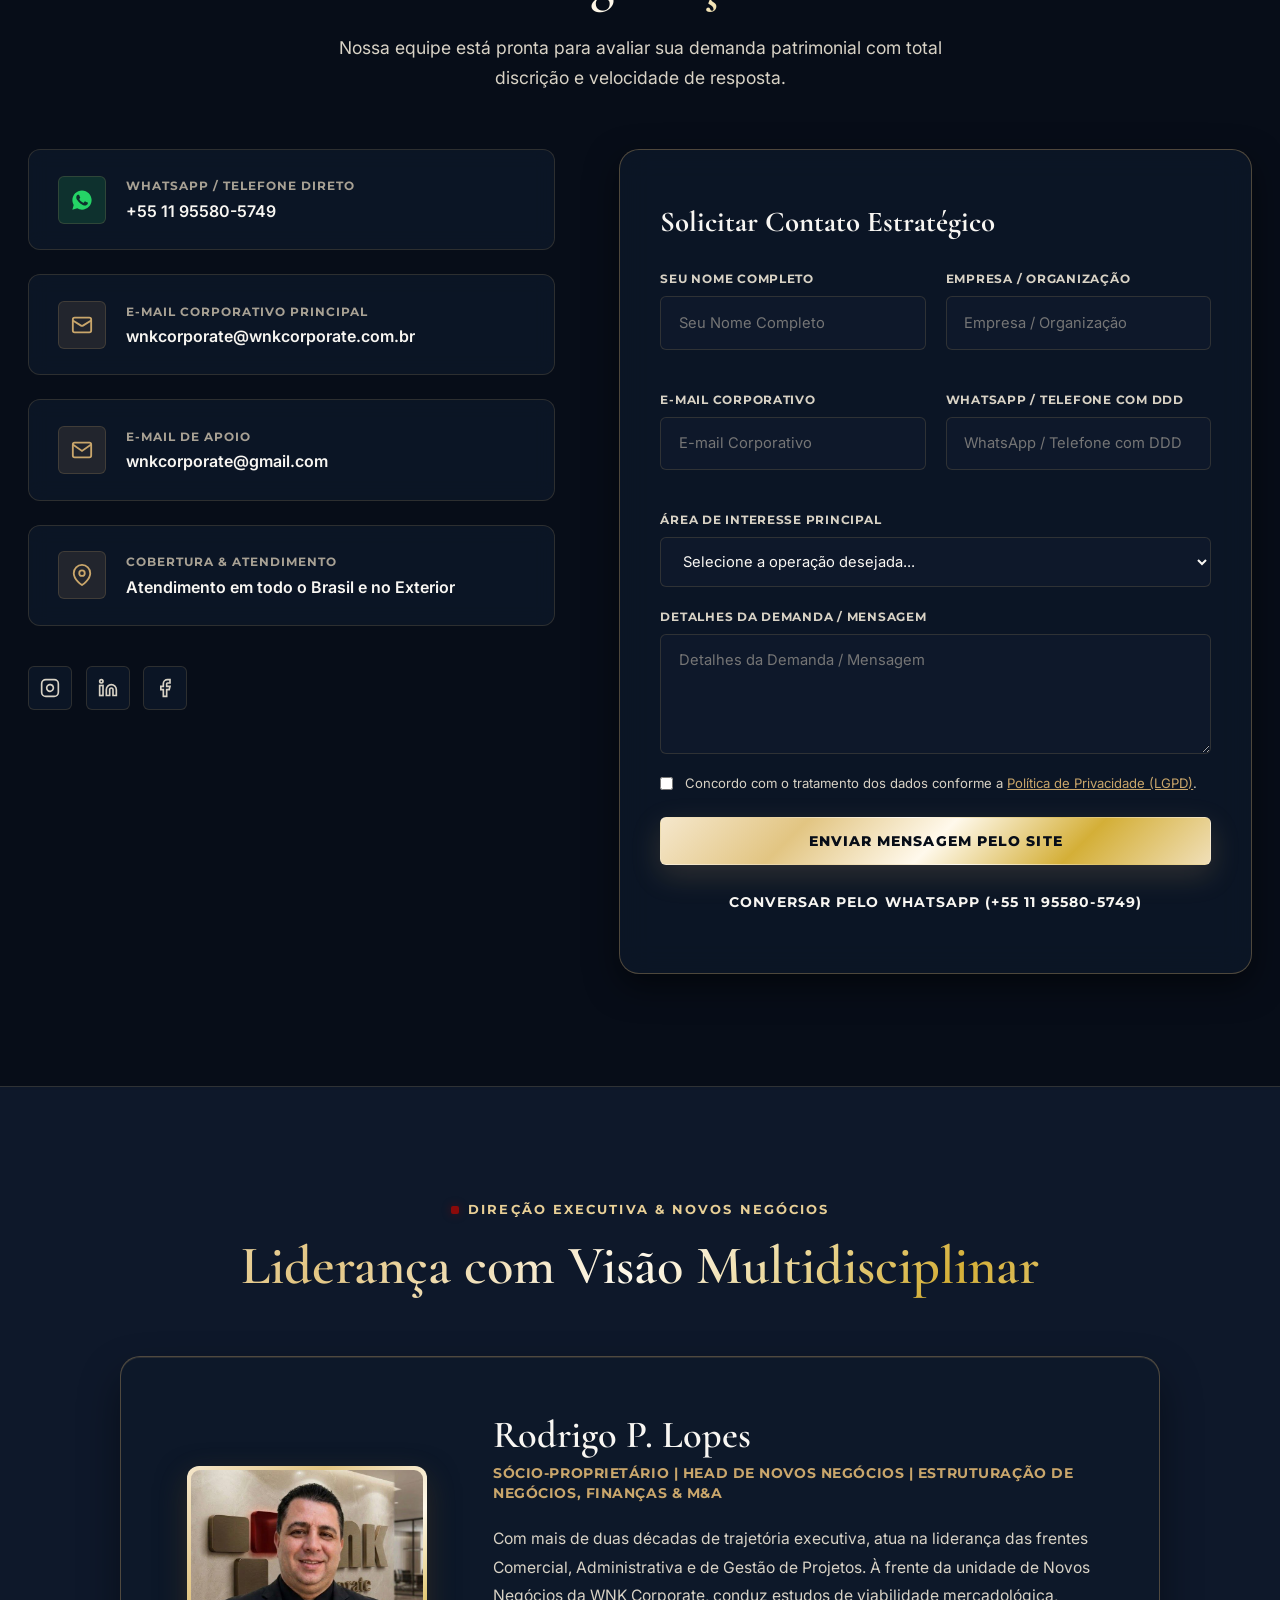
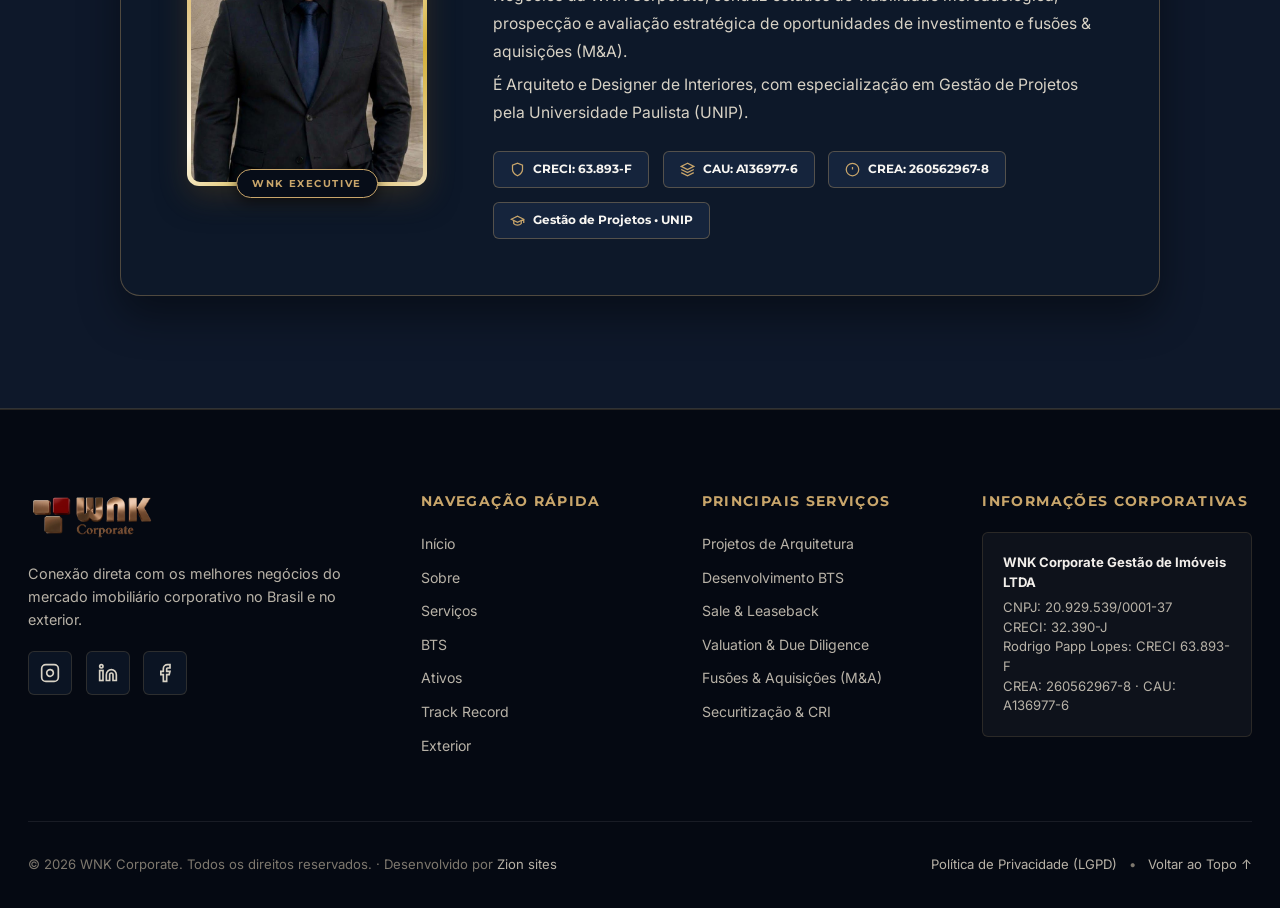
==== commit 80140549: "feat(footer): update LinkedIn destination URL and add Zion sites developer credit" ====
--- a/index.html
+++ b/index.html
@@ -885,7 +885,7 @@
               <a href="https://instagram.com/wnkcorporate.com.br" target="_blank" rel="noopener noreferrer" class="social-icon-btn" aria-label="Instagram da WNK Corporate">
                 <svg viewBox="0 0 24 24" fill="none" stroke="currentColor" stroke-width="2"><rect x="2" y="2" width="20" height="20" rx="5" ry="5"/><path d="M16 11.37A4 4 0 1 1 12.63 8 4 4 0 0 1 16 11.37z"/><line x1="17.5" y1="6.5" x2="17.51" y2="6.5"/></svg>
               </a>
-              <a href="#" class="social-icon-btn" aria-label="LinkedIn da WNK Corporate" title="LinkedIn WNK Corporate (Em breve)" onclick="event.preventDefault();">
+              <a href="https://www.linkedin.com/in/wnk-corporate-gest%C3%A3o-imobili%C3%A1ria-b93002115" target="_blank" rel="noopener noreferrer" class="social-icon-btn" aria-label="LinkedIn da WNK Corporate" title="LinkedIn da WNK Corporate">
                 <svg viewBox="0 0 24 24" fill="none" stroke="currentColor" stroke-width="2"><path d="M16 8a6 6 0 0 1 6 6v7h-4v-7a2 2 0 0 0-2-2 2 2 0 0 0-2 2v7h-4v-7a6 6 0 0 1 6-6z"/><rect x="2" y="9" width="4" height="12"/><circle cx="4" cy="4" r="2"/></svg>
               </a>
               <a href="https://facebook.com/consultorimoveiswnk" target="_blank" rel="noopener noreferrer" class="social-icon-btn" aria-label="Facebook da WNK Corporate">
@@ -1033,7 +1033,7 @@
             <a href="https://instagram.com/wnkcorporate.com.br" target="_blank" rel="noopener noreferrer" class="social-icon-btn" aria-label="Instagram da WNK Corporate">
               <svg viewBox="0 0 24 24" fill="none" stroke="currentColor" stroke-width="2"><rect x="2" y="2" width="20" height="20" rx="5" ry="5"/><path d="M16 11.37A4 4 0 1 1 12.63 8 4 4 0 0 1 16 11.37z"/><line x1="17.5" y1="6.5" x2="17.51" y2="6.5"/></svg>
             </a>
-            <a href="#" class="social-icon-btn" aria-label="LinkedIn da WNK Corporate" title="LinkedIn WNK Corporate (Em breve)" onclick="event.preventDefault();">
+            <a href="https://www.linkedin.com/in/wnk-corporate-gest%C3%A3o-imobili%C3%A1ria-b93002115" target="_blank" rel="noopener noreferrer" class="social-icon-btn" aria-label="LinkedIn da WNK Corporate" title="LinkedIn da WNK Corporate">
               <svg viewBox="0 0 24 24" fill="none" stroke="currentColor" stroke-width="2"><path d="M16 8a6 6 0 0 1 6 6v7h-4v-7a2 2 0 0 0-2-2 2 2 0 0 0-2 2v7h-4v-7a6 6 0 0 1 6-6z"/><rect x="2" y="9" width="4" height="12"/><circle cx="4" cy="4" r="2"/></svg>
             </a>
             <a href="https://facebook.com/consultorimoveiswnk" target="_blank" rel="noopener noreferrer" class="social-icon-btn" aria-label="Facebook da WNK Corporate">
@@ -1085,7 +1085,7 @@
       <!-- Barra Inferior do Rodapé -->
       <div class="footer-bottom">
         <div>
-          © 2026 WNK Corporate. <span data-i18n="footer.rights">Todos os direitos reservados.</span>
+          © 2026 WNK Corporate. <span data-i18n="footer.rights">Todos os direitos reservados.</span> · Desenvolvido por <a href="https://zionsites.com.br" target="_blank" rel="noopener noreferrer">Zion sites</a>
         </div>
         <div>
           <a href="politica-de-privacidade.html" data-i18n="footer.privacy">Política de Privacidade (LGPD)</a>
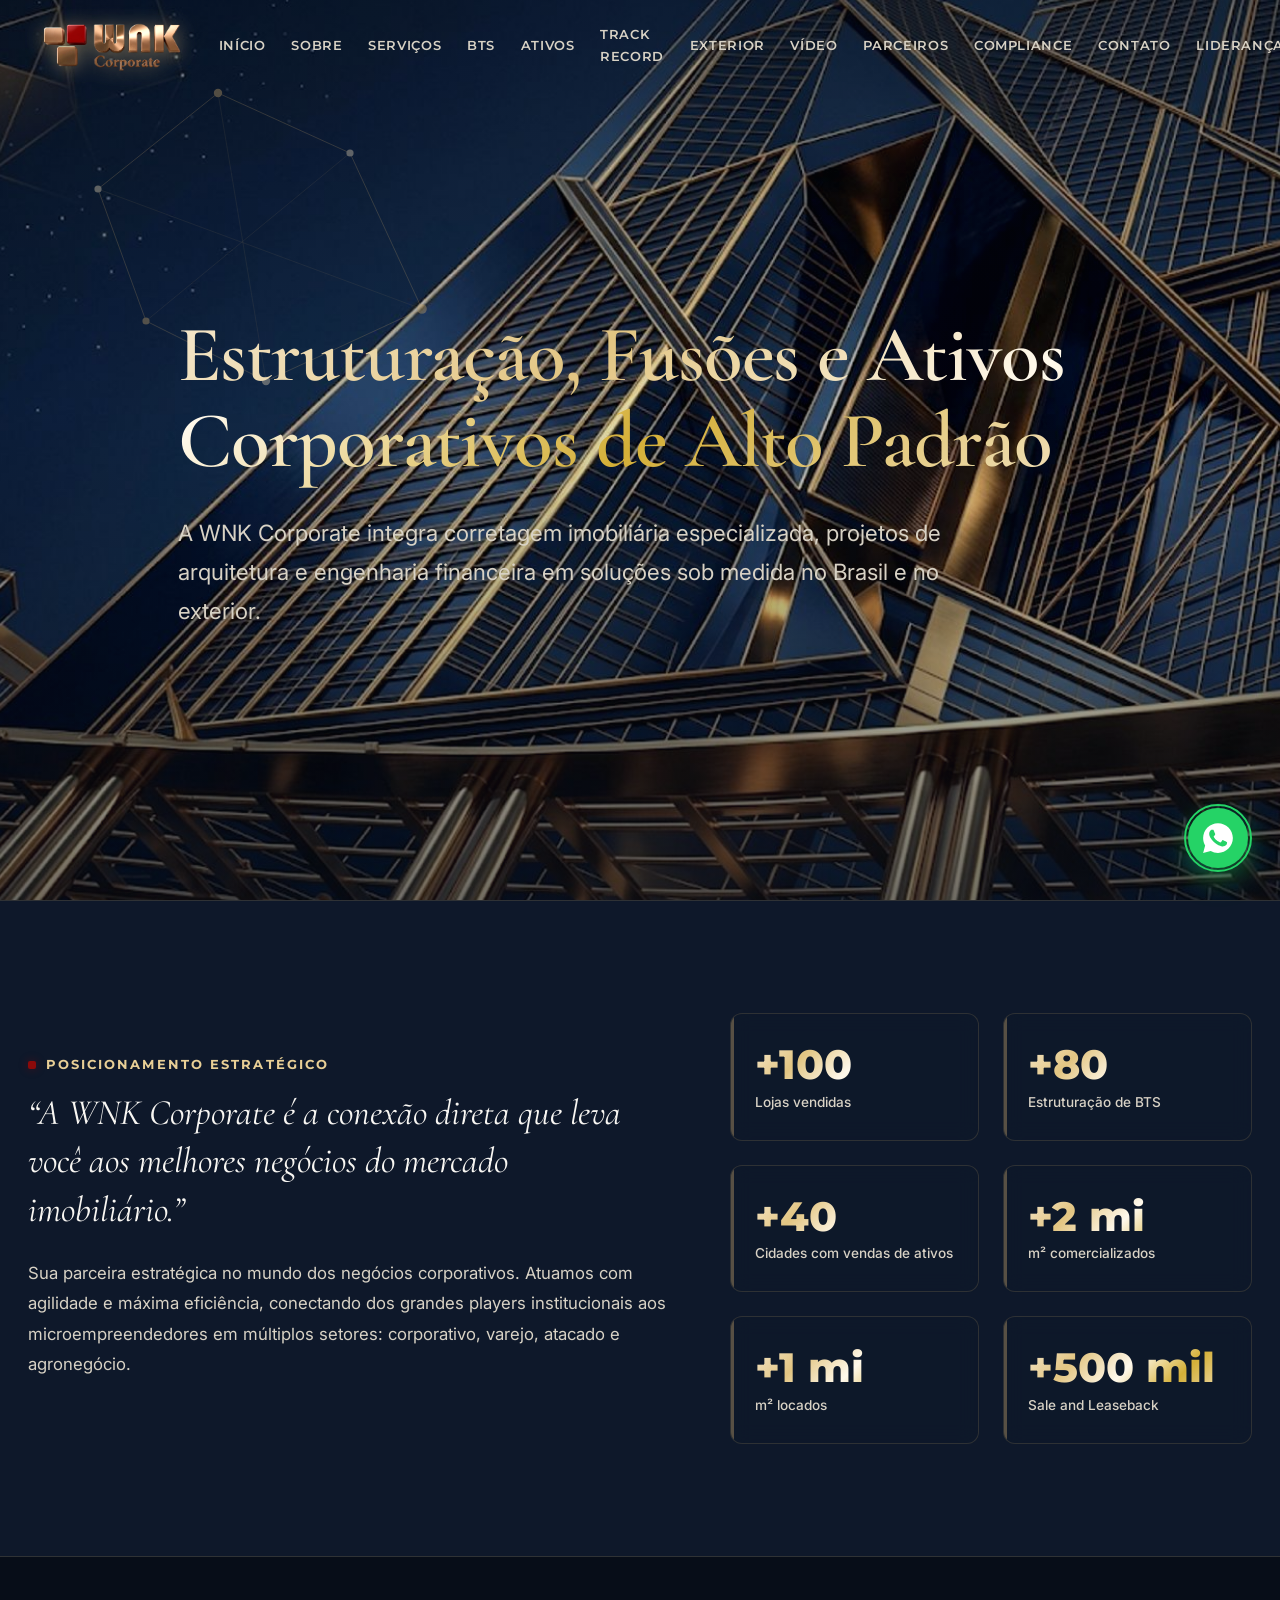
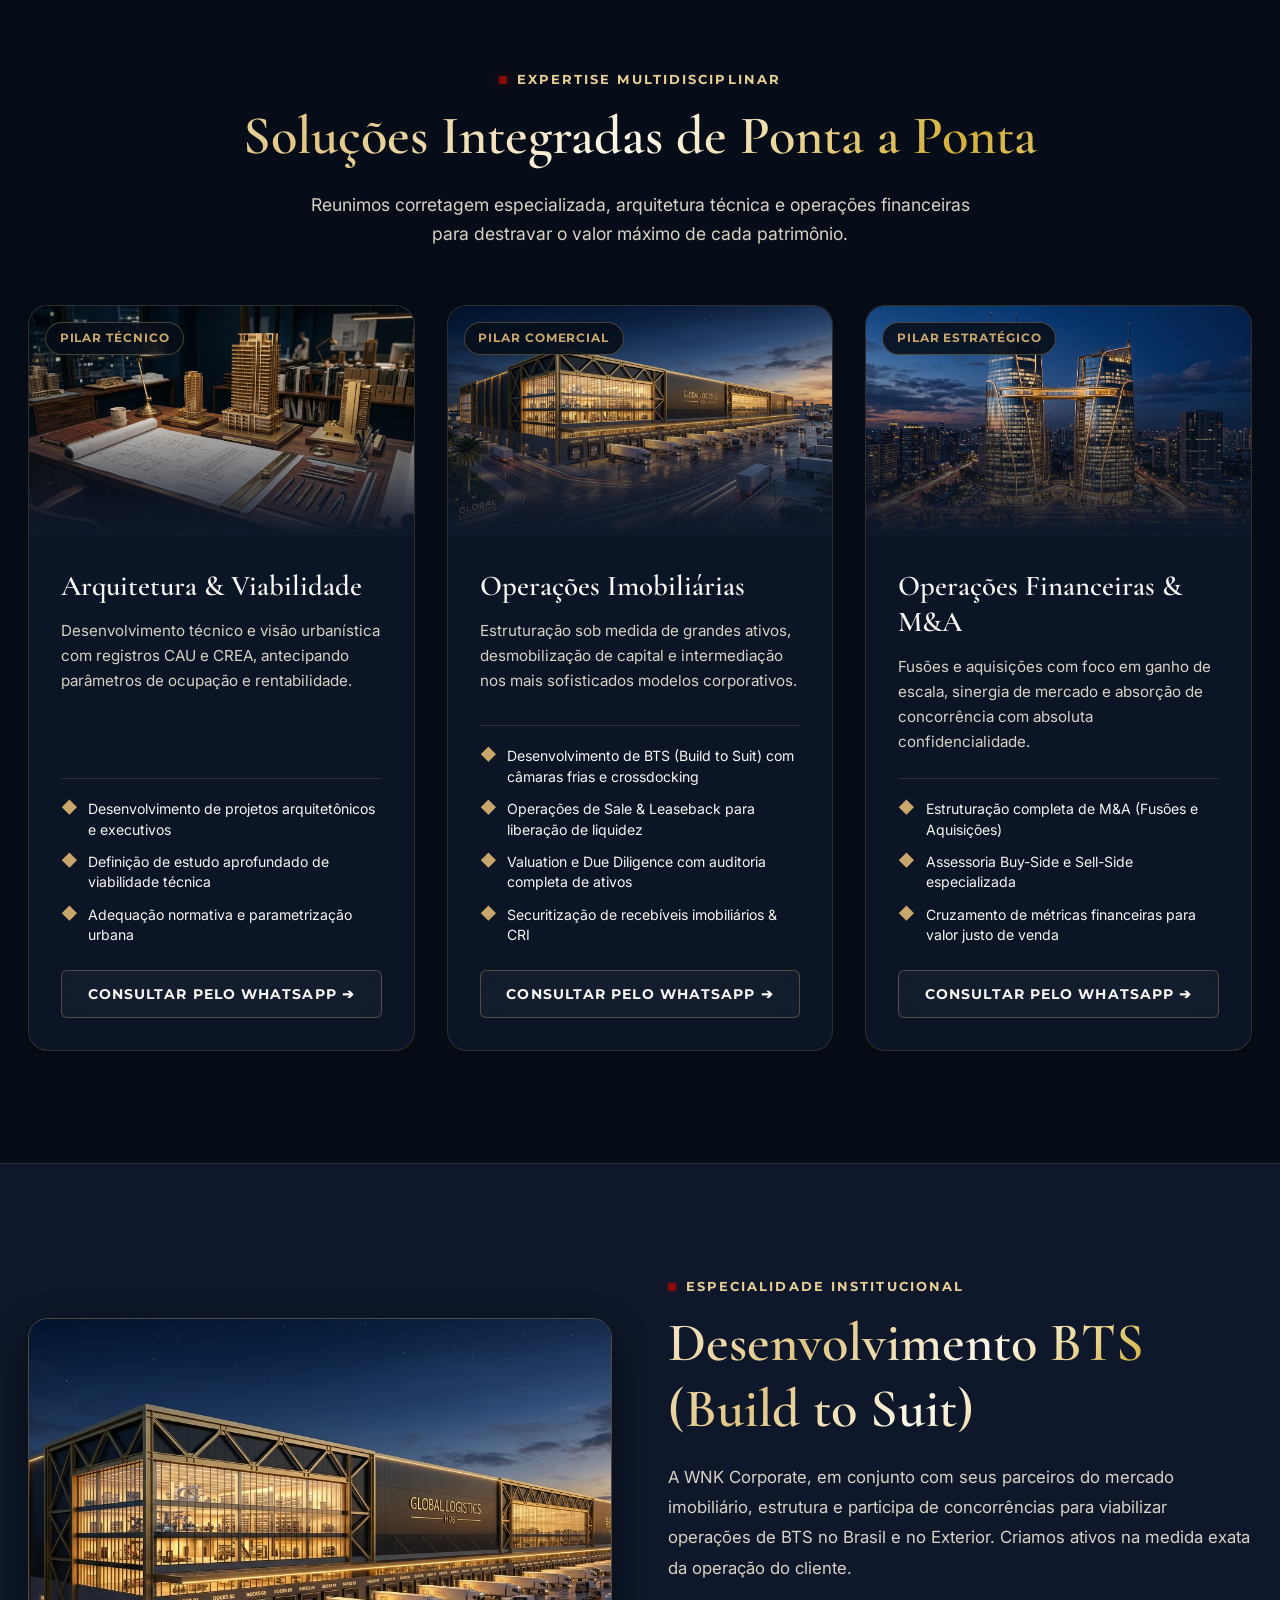
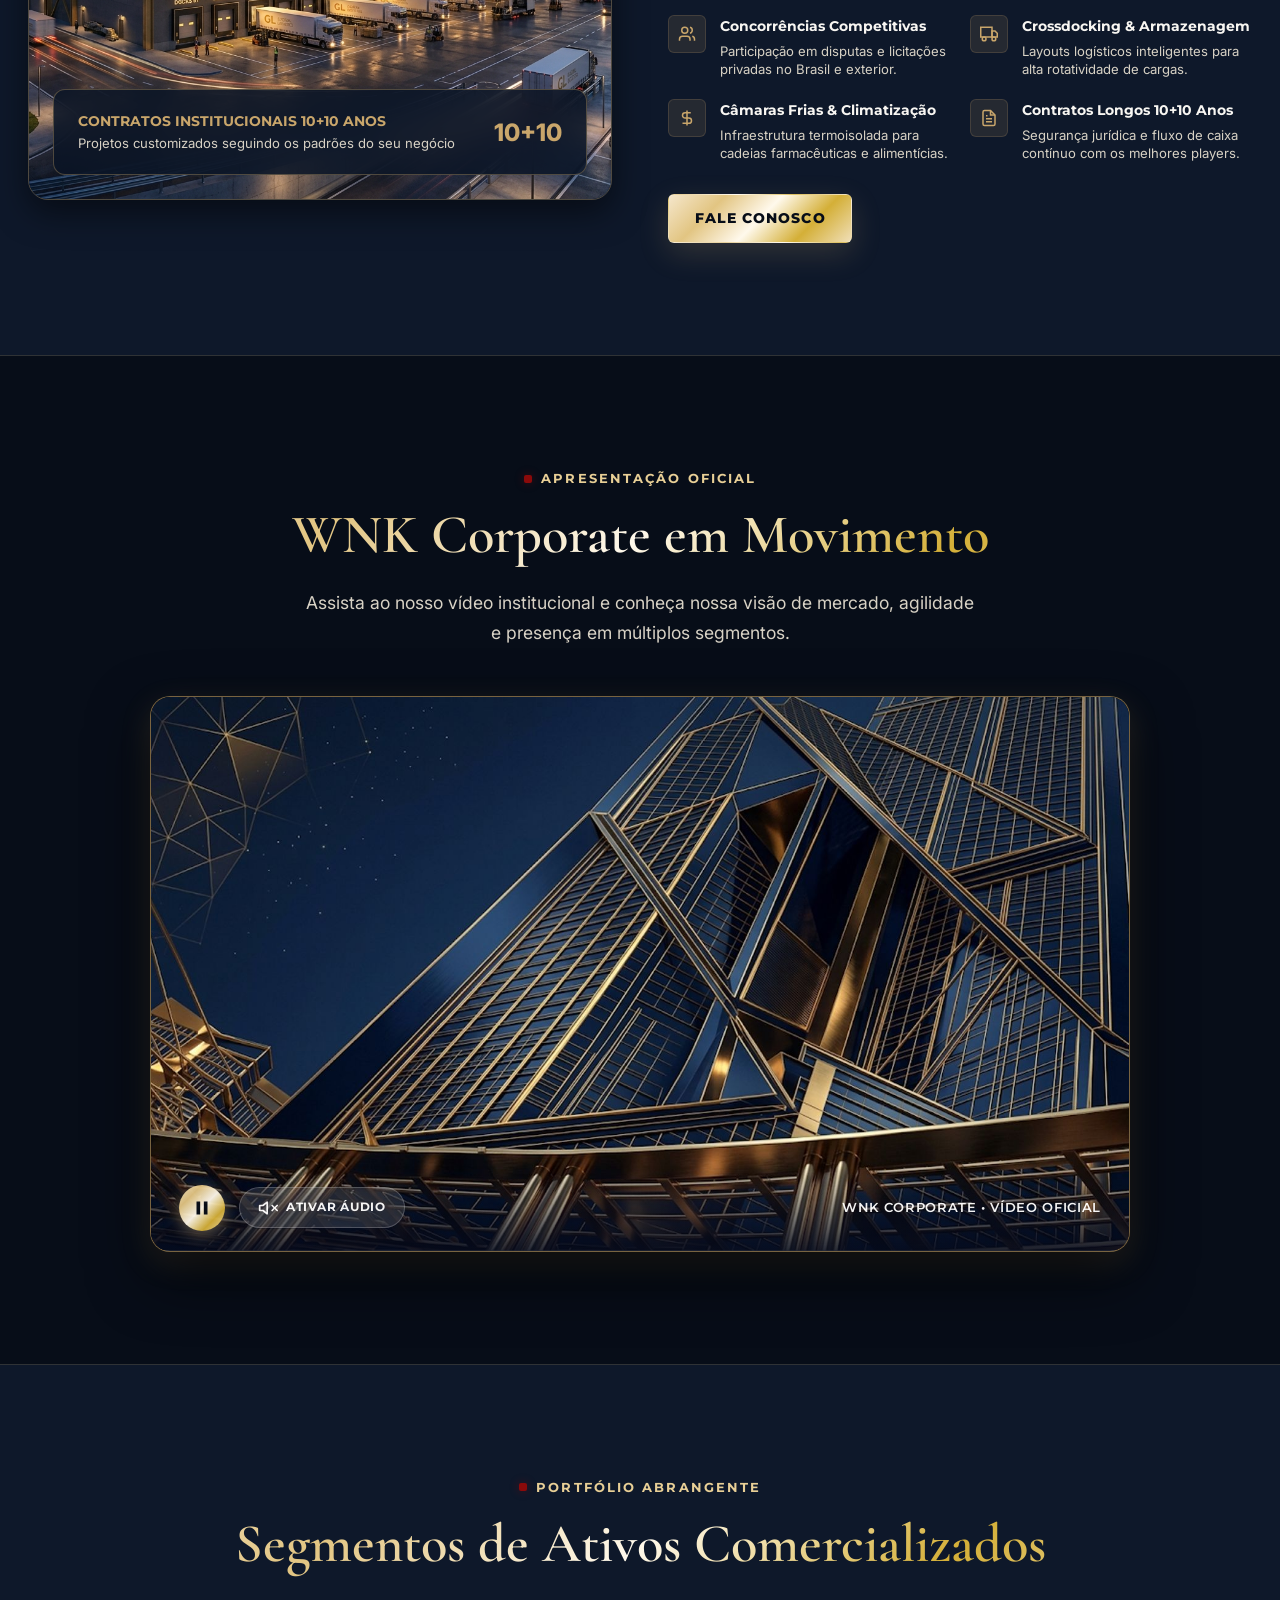
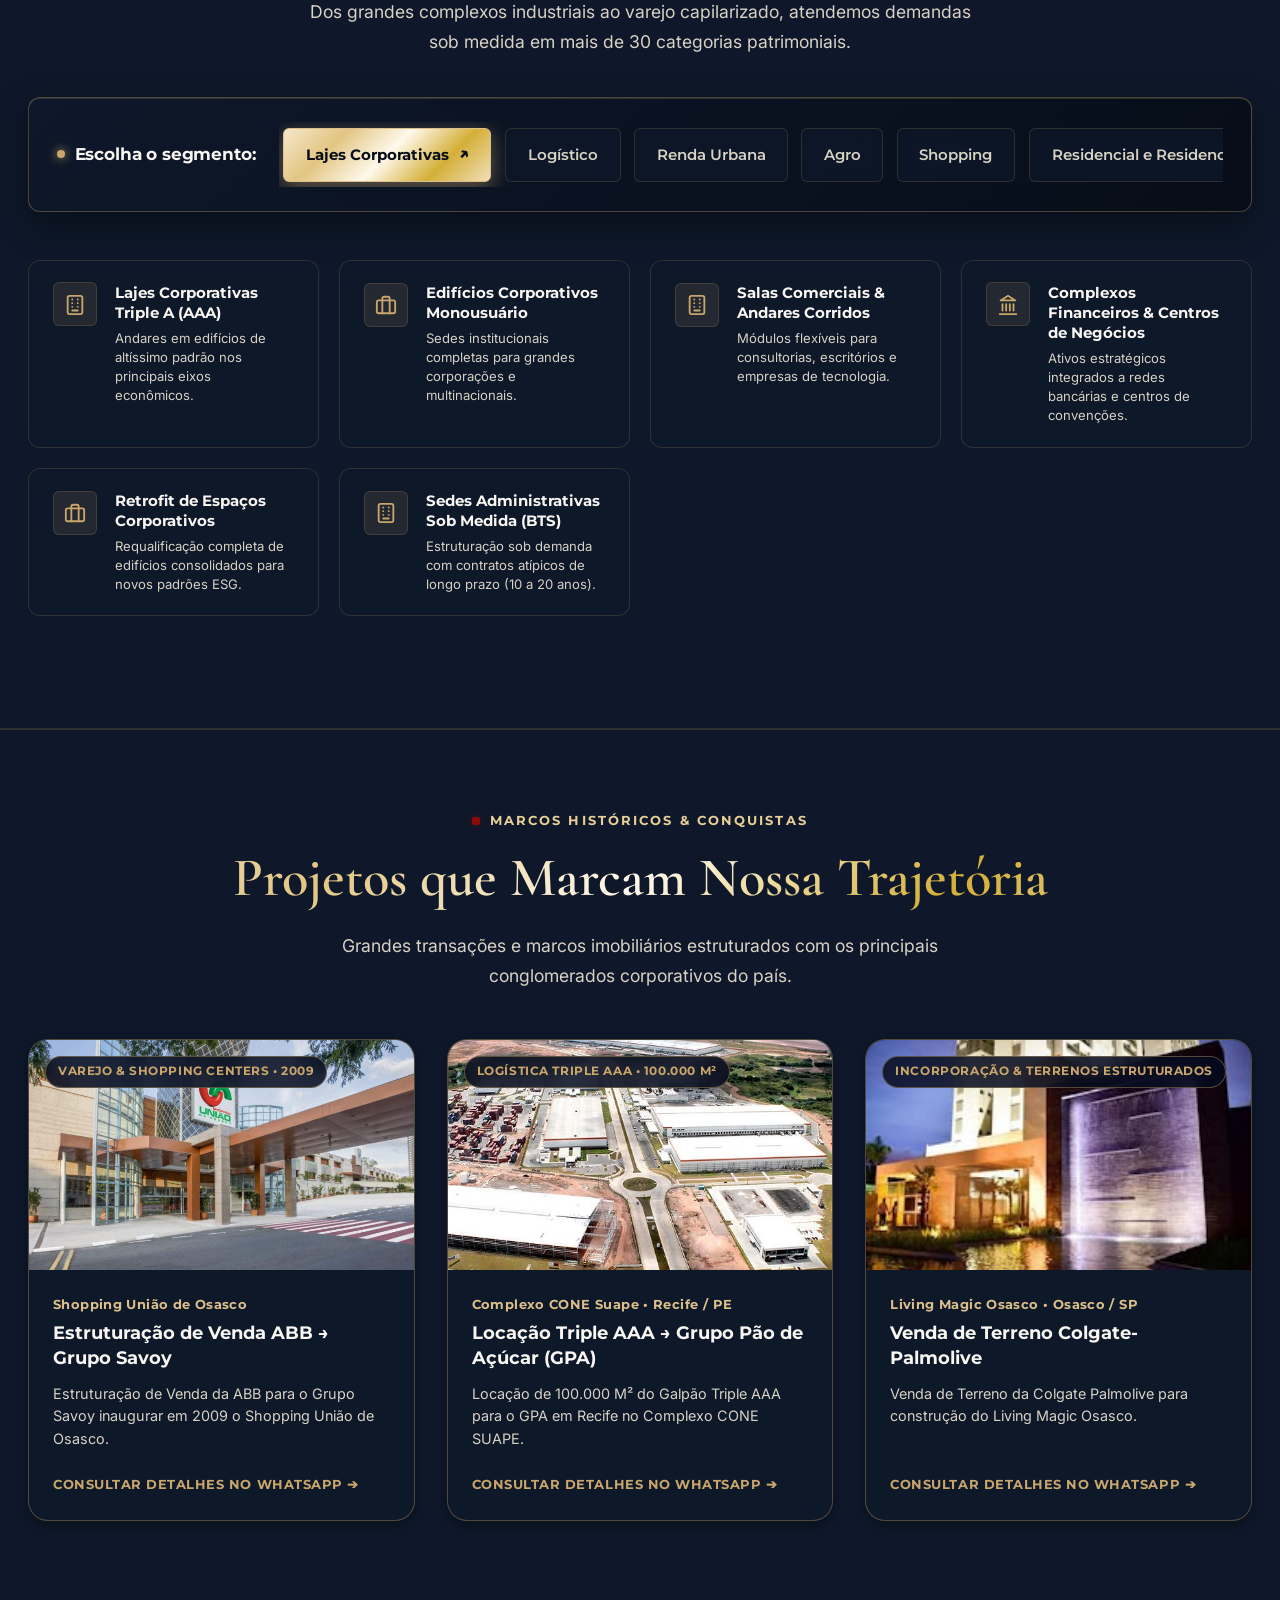
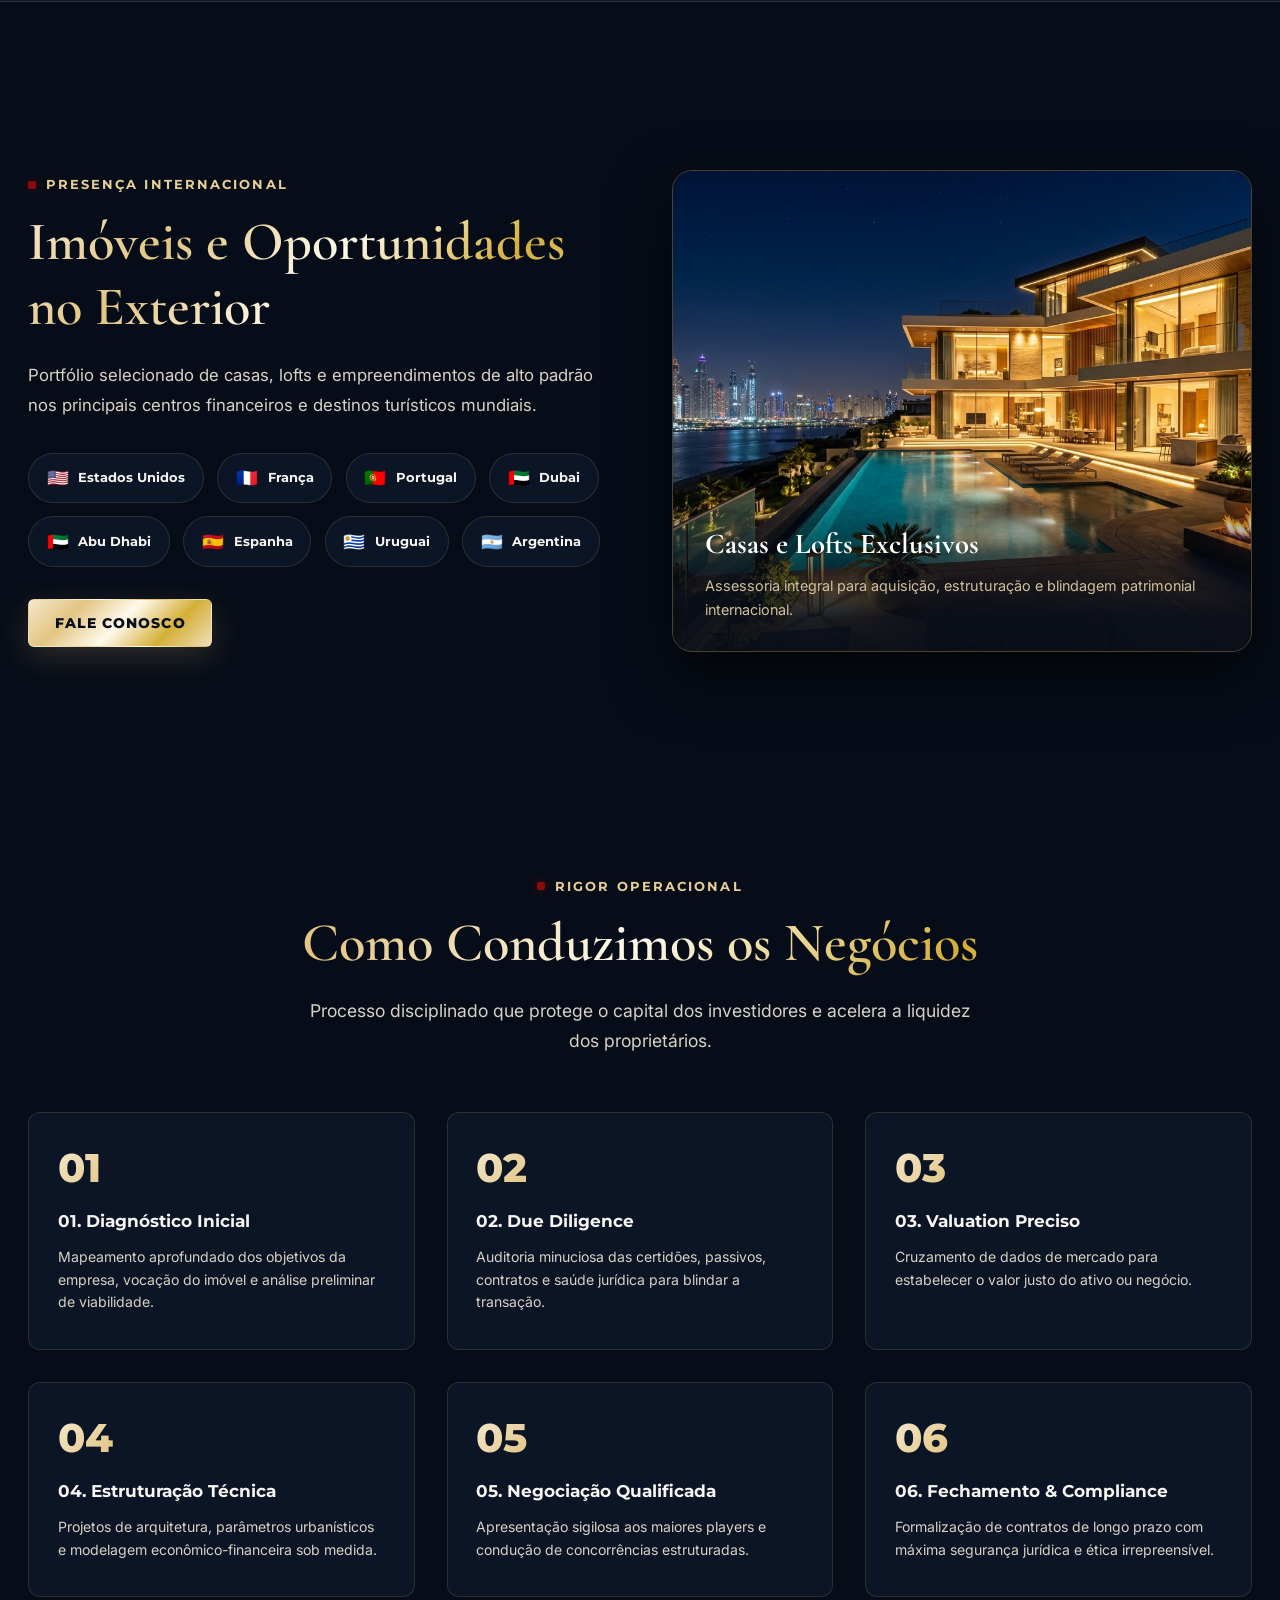
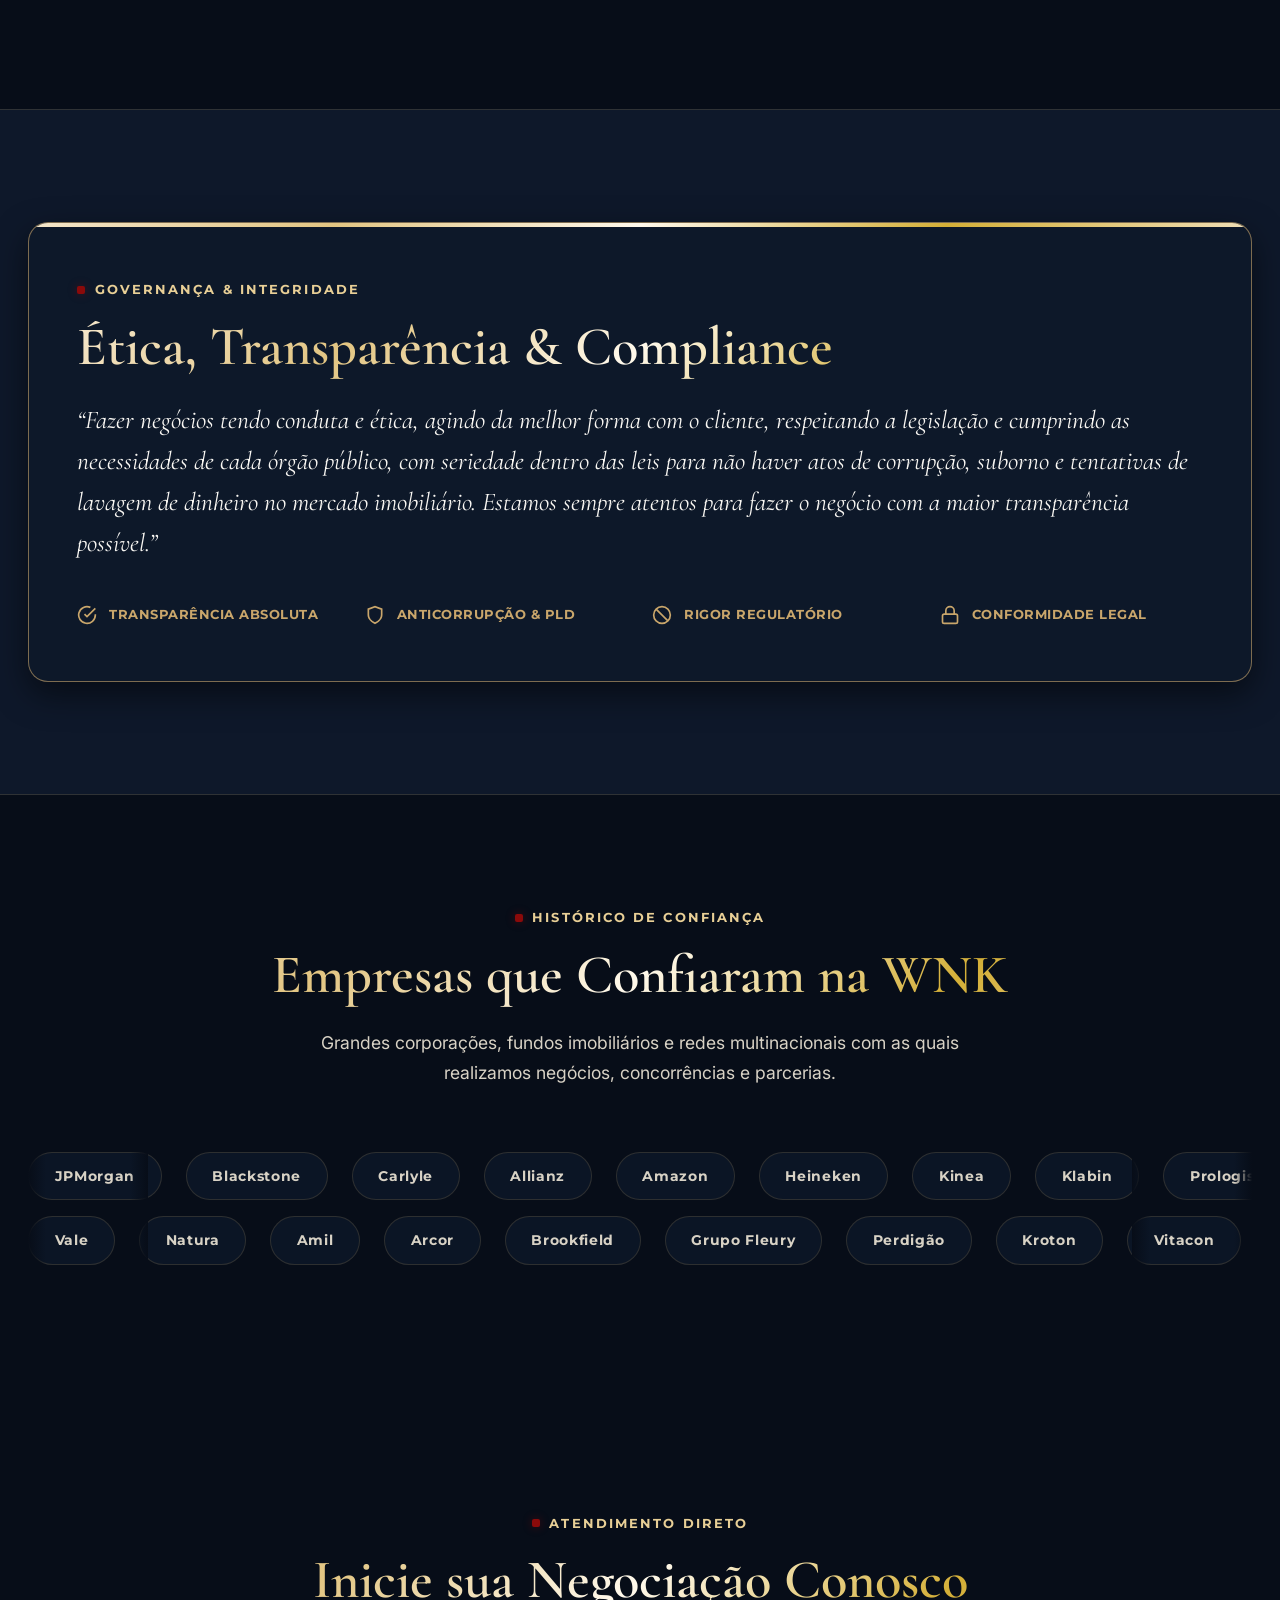
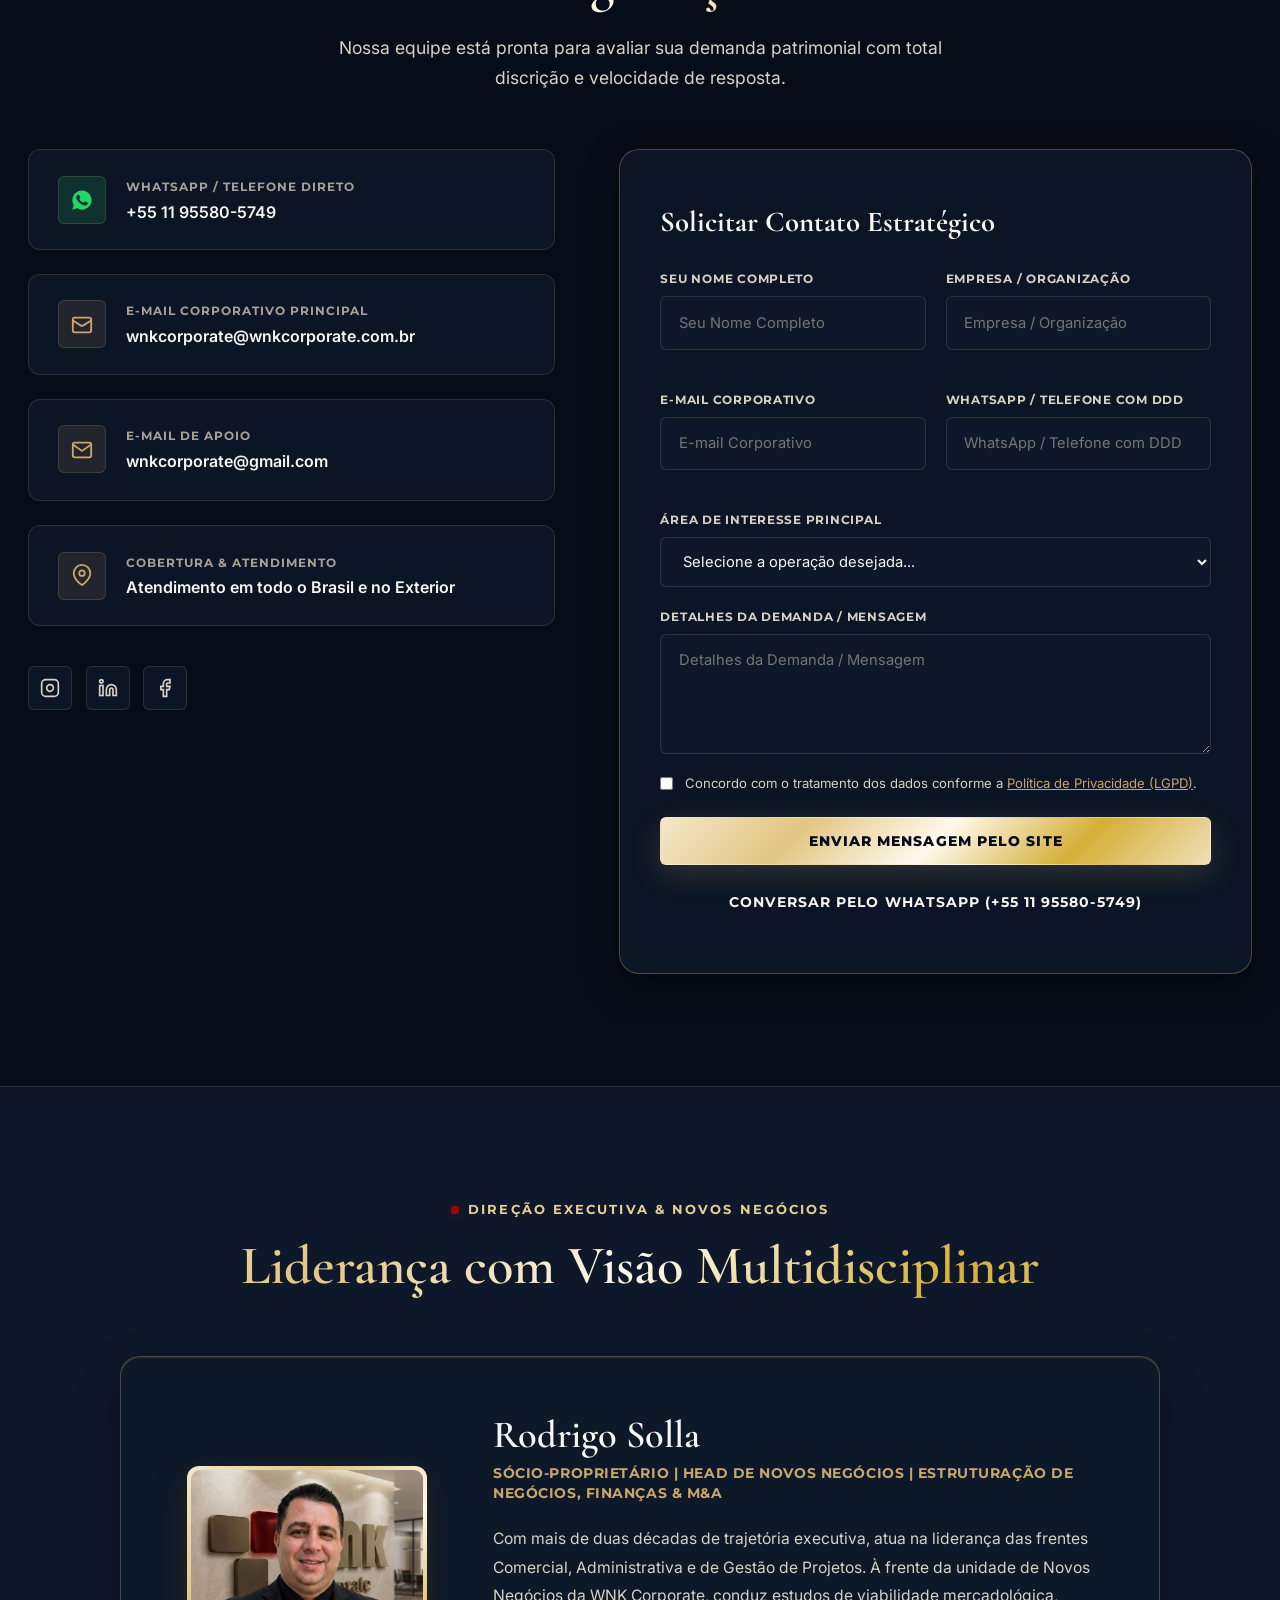
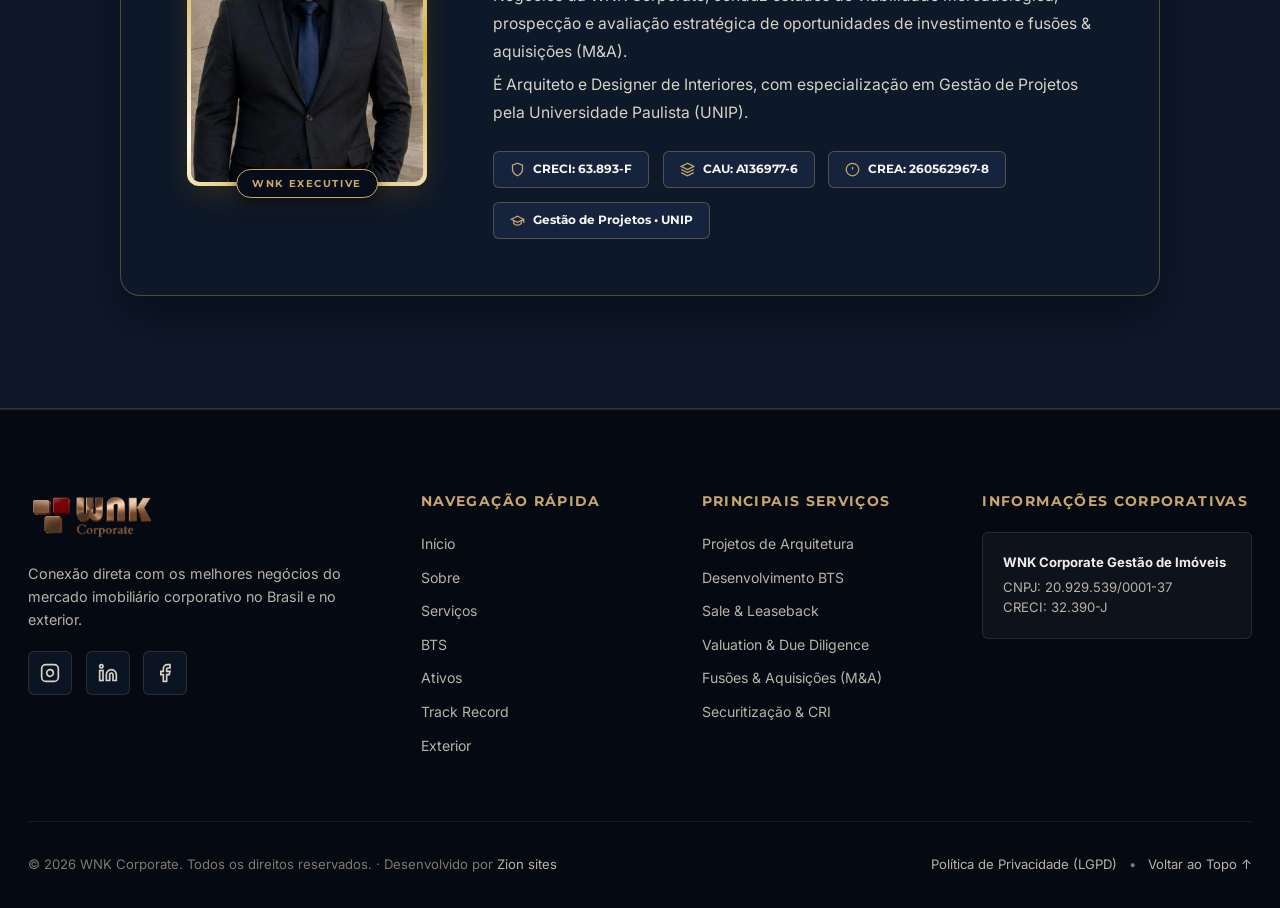
==== commit d4be7c4a: "feat: atualiza lideranca Rodrigo Solla, video no hero, ajuste de razao social e refinamentos visuais" ====
--- a/index.html
+++ b/index.html
@@ -6,7 +6,7 @@
   <title>WNK Corporate — Gestão de Imóveis & Estruturação de Ativos</title>
   <meta name="description" content="A WNK Corporate é a conexão direta que leva você aos melhores negócios do mercado imobiliário. BTS, Fusões e Aquisições (M&A), Valuation e Ativos Corporativos no Brasil e no Exterior.">
   <meta name="keywords" content="WNK Corporate, build to suit, BTS, M&A imobiliário, valuation imobiliário, galpões logísticos, imóveis corporativos, sale and leaseback, arquitetura corporativa, imóveis no exterior">
-  <meta name="author" content="WNK Corporate Gestão de Imóveis LTDA">
+  <meta name="author" content="WNK Corporate Gestão de Imóveis">
   <meta name="robots" content="index, follow">
 
   <!-- Open Graph / Redes Sociais -->
@@ -96,7 +96,11 @@
          ======================================================================== -->
     <section class="hero" id="inicio">
       <div class="hero-backdrop">
-        <img src="assets/images/hero_reference.jpg" alt="Estruturas Corporativas e Torres WNK" class="hero-img">
+        <video class="hero-video" autoplay muted loop playsinline poster="assets/images/hero_reference.jpg">
+          <source src="assets/video/hero_skyscrapers.mp4" type="video/mp4">
+          <source src="Skyscrapers_in_financial_district_3154a514_t0-8_1080p.mp4" type="video/mp4">
+          <img src="assets/images/hero_reference.jpg" alt="Estruturas Corporativas e Torres WNK" class="hero-img">
+        </video>
         <div class="hero-overlay"></div>
       </div>
 
@@ -113,12 +117,6 @@
       </svg>
 
       <div class="container hero-content">
-        <!-- Tagline / Badge de topo -->
-        <div class="hero-badge">
-          <span class="cube-dot"></span>
-          <span data-i18n="hero.badge">Conexão direta com os melhores negócios imobiliários</span>
-        </div>
-
         <!-- Título Principal com Gradiente Metálico -->
         <h1 class="hero-title">
           <span class="text-metallic" data-i18n="hero.title">Estruturação, Fusões e Ativos Corporativos de Alto Padrão</span>
@@ -128,32 +126,6 @@
         <p class="hero-desc" data-i18n="hero.desc">
           A WNK Corporate integra corretagem imobiliária especializada, projetos de arquitetura e engenharia financeira em soluções sob medida no Brasil e no exterior.
         </p>
-
-        <!-- CTAs -->
-        <div class="hero-ctas">
-          <a href="https://api.whatsapp.com/send?phone=5511955805749&text=Ol%C3%A1!%20Gostaria%20de%20falar%20com%20um%20especialista%20da%20WNK%20Corporate." target="_blank" rel="noopener noreferrer" class="btn btn-primary" data-i18n="hero.cta_primary">
-            Fale com um Especialista
-          </a>
-          <a href="#servicos" class="btn btn-outline" data-i18n="hero.cta_secondary">
-            Conheça os Serviços
-          </a>
-        </div>
-
-        <!-- Chancelas Oficiais e Credenciais -->
-        <div class="hero-credentials">
-          <div class="cred-item">
-            <svg viewBox="0 0 24 24" fill="none" stroke="currentColor" stroke-width="2"><path d="M12 22s8-4 8-10V5l-8-3-8 3v7c0 6 8 10 8 10z"/></svg>
-            <span data-i18n="hero.cred_creci">CRECI 32.390-J</span>
-          </div>
-          <div class="cred-item">
-            <svg viewBox="0 0 24 24" fill="none" stroke="currentColor" stroke-width="2"><path d="M3 21h18M3 10h18M5 6l7-3 7 3M4 10v11M20 10v11M8 14v2M12 14v2M16 14v2"/></svg>
-            <span data-i18n="hero.cred_cau">Arquitetura CAU / CREA</span>
-          </div>
-          <div class="cred-item">
-            <svg viewBox="0 0 24 24" fill="none" stroke="currentColor" stroke-width="2"><circle cx="12" cy="12" r="10"/><path d="M2 12h20M12 2a15.3 15.3 0 0 1 4 10 15.3 15.3 0 0 1-4 10 15.3 15.3 0 0 1-4-10 15.3 15.3 0 0 1 4-10z"/></svg>
-            <span data-i18n="hero.cred_global">Operações Globais</span>
-          </div>
-        </div>
       </div>
     </section>
 
@@ -888,7 +860,7 @@
               <a href="https://www.linkedin.com/in/wnk-corporate-gest%C3%A3o-imobili%C3%A1ria-b93002115" target="_blank" rel="noopener noreferrer" class="social-icon-btn" aria-label="LinkedIn da WNK Corporate" title="LinkedIn da WNK Corporate">
                 <svg viewBox="0 0 24 24" fill="none" stroke="currentColor" stroke-width="2"><path d="M16 8a6 6 0 0 1 6 6v7h-4v-7a2 2 0 0 0-2-2 2 2 0 0 0-2 2v7h-4v-7a6 6 0 0 1 6-6z"/><rect x="2" y="9" width="4" height="12"/><circle cx="4" cy="4" r="2"/></svg>
               </a>
-              <a href="https://facebook.com/consultorimoveiswnk" target="_blank" rel="noopener noreferrer" class="social-icon-btn" aria-label="Facebook da WNK Corporate">
+              <a href="https://www.facebook.com/share/19hZyTokH6/?mibextid=wwXIfr" target="_blank" rel="noopener noreferrer" class="social-icon-btn" aria-label="Facebook da WNK Corporate">
                 <svg viewBox="0 0 24 24" fill="none" stroke="currentColor" stroke-width="2"><path d="M18 2h-3a5 5 0 0 0-5 5v3H7v4h3v8h4v-8h3l1-4h-4V7a1 1 0 0 1 1-1h3z"/></svg>
               </a>
             </div>
@@ -964,7 +936,7 @@
     </section>
 
     <!-- ========================================================================
-         LIDERANÇA & DIREÇÃO EXECUTIVA (RODRIGO P. LOPES)
+         LIDERANÇA & DIREÇÃO EXECUTIVA (RODRIGO SOLLA)
          ======================================================================== -->
     <section class="section leadership-section" id="lideranca">
       <div class="container">
@@ -974,15 +946,15 @@
         </div>
 
         <div class="leadership-card">
-          <!-- Foto Oficial de Rodrigo P. Lopes com Moldura Luxury Gold -->
+          <!-- Foto Oficial de Rodrigo Solla com Moldura Luxury Gold -->
           <div class="leader-photo-wrapper">
-            <img src="assets/images/rodrigo_lopes.jpg" alt="Rodrigo P. Lopes - Sócio-Proprietário WNK Corporate" class="leader-photo" loading="lazy">
+            <img src="assets/images/rodrigo_lopes.jpg" alt="Rodrigo Solla - Sócio-Proprietário WNK Corporate" class="leader-photo" loading="lazy">
             <div class="leader-photo-badge">WNK EXECUTIVE</div>
           </div>
 
           <!-- Credenciais e Biografia Executiva -->
           <div class="leader-content">
-            <h3 class="leader-name" data-i18n="lead.name">Rodrigo P. Lopes</h3>
+            <h3 class="leader-name" data-i18n="lead.name">Rodrigo Solla</h3>
             <div class="leader-roles" data-i18n="lead.roles">
               Sócio-Proprietário | Head de Novos Negócios | Estruturação de Negócios, Finanças & M&A
             </div>
@@ -1036,7 +1008,7 @@
             <a href="https://www.linkedin.com/in/wnk-corporate-gest%C3%A3o-imobili%C3%A1ria-b93002115" target="_blank" rel="noopener noreferrer" class="social-icon-btn" aria-label="LinkedIn da WNK Corporate" title="LinkedIn da WNK Corporate">
               <svg viewBox="0 0 24 24" fill="none" stroke="currentColor" stroke-width="2"><path d="M16 8a6 6 0 0 1 6 6v7h-4v-7a2 2 0 0 0-2-2 2 2 0 0 0-2 2v7h-4v-7a6 6 0 0 1 6-6z"/><rect x="2" y="9" width="4" height="12"/><circle cx="4" cy="4" r="2"/></svg>
             </a>
-            <a href="https://facebook.com/consultorimoveiswnk" target="_blank" rel="noopener noreferrer" class="social-icon-btn" aria-label="Facebook da WNK Corporate">
+            <a href="https://www.facebook.com/share/19hZyTokH6/?mibextid=wwXIfr" target="_blank" rel="noopener noreferrer" class="social-icon-btn" aria-label="Facebook da WNK Corporate">
               <svg viewBox="0 0 24 24" fill="none" stroke="currentColor" stroke-width="2"><path d="M18 2h-3a5 5 0 0 0-5 5v3H7v4h3v8h4v-8h3l1-4h-4V7a1 1 0 0 1 1-1h3z"/></svg>
             </a>
           </div>
@@ -1073,11 +1045,9 @@
         <div class="footer-col">
           <h4 data-i18n="footer.legal_title">Informações Corporativas</h4>
           <div class="footer-legal-panel">
-            <strong data-i18n="footer.legal_razao">WNK Corporate Gestão de Imóveis LTDA</strong>
+            <strong data-i18n="footer.legal_razao">WNK Corporate Gestão de Imóveis</strong>
             <p data-i18n="footer.legal_cnpj">CNPJ: 20.929.539/0001-37</p>
             <p data-i18n="footer.legal_creci">CRECI: 32.390-J</p>
-            <p>Rodrigo Papp Lopes: CRECI 63.893-F</p>
-            <p>CREA: 260562967-8 · CAU: A136977-6</p>
           </div>
         </div>
       </div>
--- a/styles.css
+++ b/styles.css
@@ -67,7 +67,7 @@
   --shadow-lg: 0 24px 60px rgba(0, 0, 0, 0.7);
   --shadow-gold: 0 10px 30px rgba(201, 166, 107, 0.2);
 
-  --hero-overlay: linear-gradient(180deg, rgba(7, 13, 24, 0.75) 0%, rgba(7, 13, 24, 0.4) 50%, #070D18 100%);
+  --hero-overlay: linear-gradient(180deg, rgba(7, 13, 24, 0.35) 0%, rgba(7, 13, 24, 0.08) 45%, rgba(7, 13, 24, 0.55) 100%);
   --marquee-fade: linear-gradient(90deg, #070D18 0%, transparent 15%, transparent 85%, #070D18 100%);
 }
 
@@ -617,18 +617,23 @@
   overflow: hidden;
 }
 
-.hero-img {
+.hero-img,
+.hero-video {
   width: 100%;
   height: 100%;
   object-fit: cover;
-  object-position: center right;
-  transform: scale(1.05);
-  filter: contrast(1.08) brightness(0.85);
+  object-position: center;
+  position: absolute;
+  top: 0;
+  left: 0;
+  transform: scale(1.04);
+  filter: contrast(1.02) brightness(0.96);
   transition: filter var(--transition-normal);
 }
 
-[data-theme="light"] .hero-img {
-  filter: contrast(0.95) brightness(0.92) saturate(0.9);
+[data-theme="light"] .hero-img,
+[data-theme="light"] .hero-video {
+  filter: contrast(0.95) brightness(0.82) saturate(0.9);
 }
 
 .hero-overlay {
@@ -656,7 +661,7 @@
 .hero-content {
   position: relative;
   z-index: 4;
-  max-width: 820px;
+  max-width: 980px;
 }
 
 .hero-badge {
@@ -687,19 +692,19 @@
 
 .hero-title {
   font-family: var(--font-serif);
-  font-size: clamp(2.6rem, 5.5vw, 4.4rem);
+  font-size: clamp(3rem, 6.2vw, 5.2rem);
   font-weight: 600;
-  line-height: 1.1;
-  margin-bottom: 1.5rem;
-  letter-spacing: -0.01em;
+  line-height: 1.08;
+  margin-bottom: 1.75rem;
+  letter-spacing: -0.015em;
 }
 
 .hero-desc {
-  font-size: clamp(1.05rem, 1.8vw, 1.25rem);
+  font-size: clamp(1.15rem, 2vw, 1.4rem);
   color: var(--text-secondary);
-  line-height: 1.7;
-  margin-bottom: 2.5rem;
-  max-width: 720px;
+  line-height: 1.75;
+  margin-bottom: 0;
+  max-width: 820px;
 }
 
 .hero-ctas {
@@ -1826,7 +1831,7 @@
 }
 
 /* ==========================================================================
-   LIDERANÇA & DIREÇÃO TÉCNICA (RODRIGO PAPP LOPES)
+   LIDERANÇA & DIREÇÃO EXECUTIVA (RODRIGO SOLLA)
    ========================================================================== */
 .leadership-section {
   background: var(--bg-surface);
